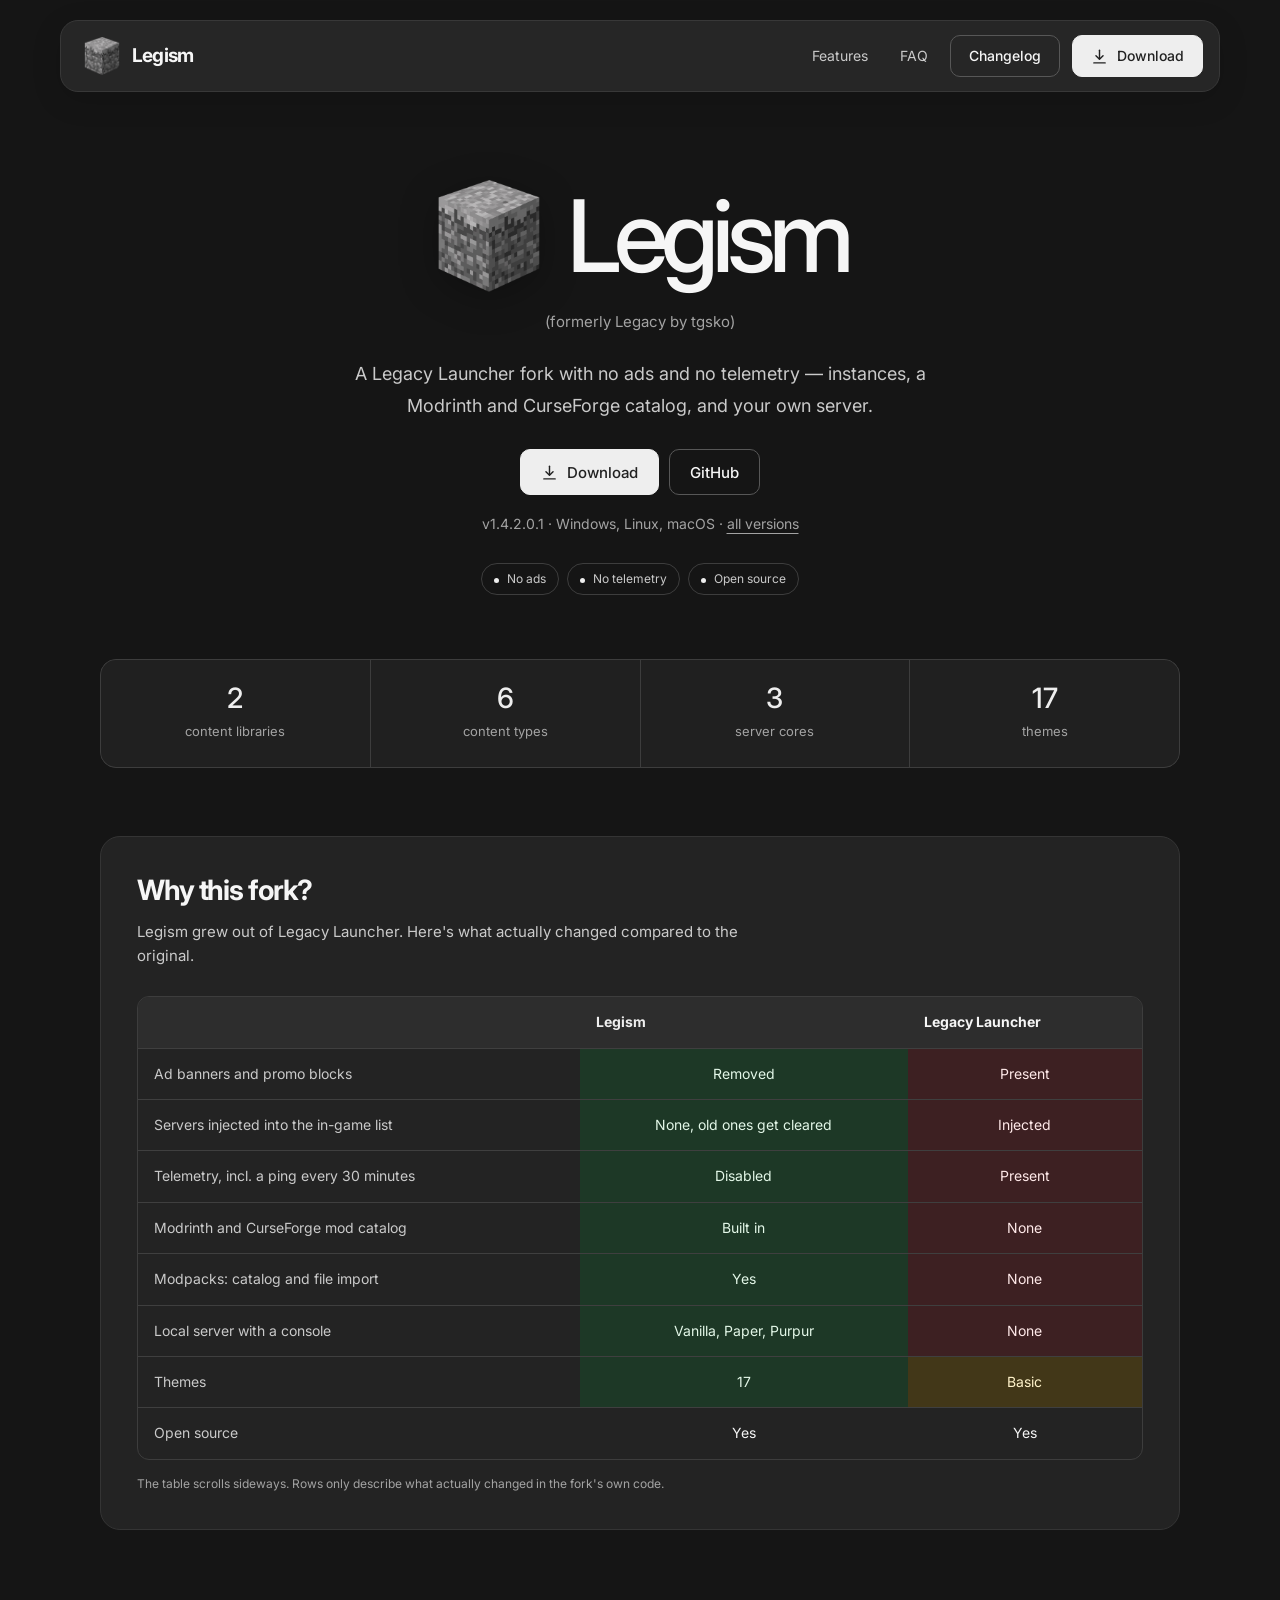
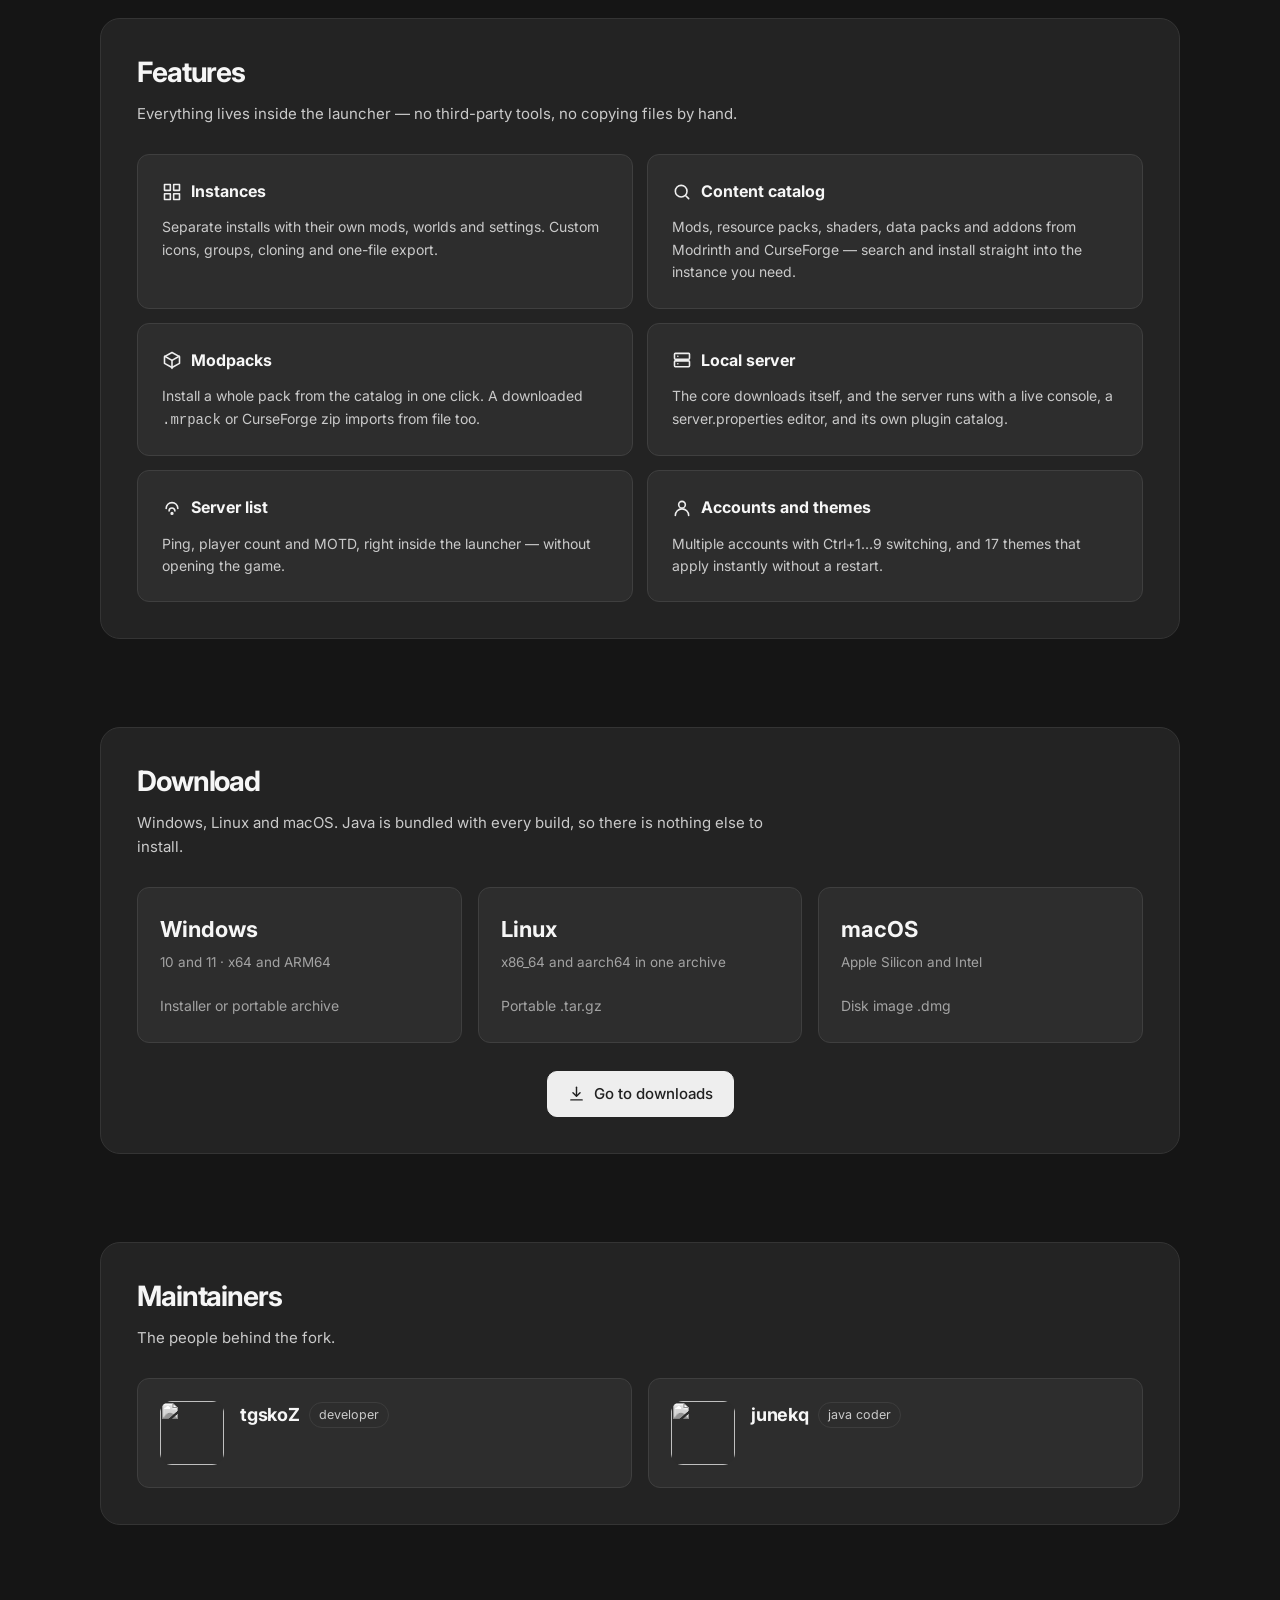
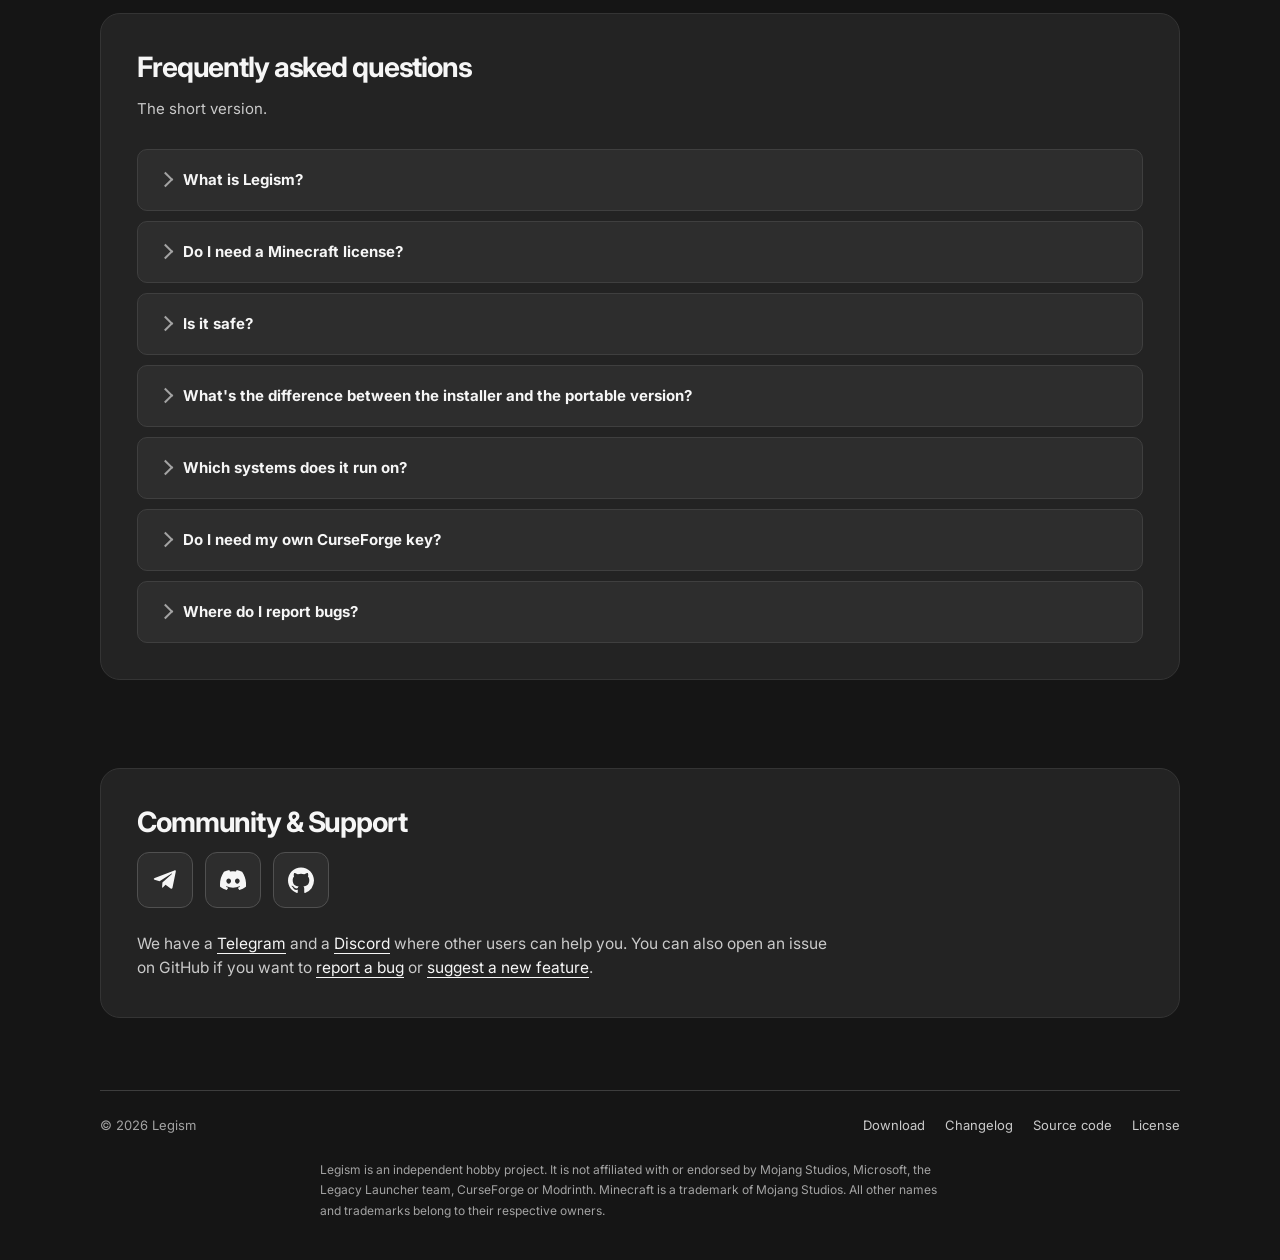
==== index.html @ 429b7d27 "Color comparison outcomes" ====
<!doctype html>
<html lang="en">
<head>
<meta charset="utf-8">
<meta name="viewport" content="width=device-width, initial-scale=1">
     <meta name="google-site-verification" content="pZZd4DQoAcMSv3FNwmbySJaWlPhUsY-GquKiDzWoyiQ" />
<title>Legism</title>
<meta name="description" content="Legism is a Legacy Launcher fork with no ads and no telemetry — instances, a built-in Modrinth and CurseForge catalog, and local servers.">
<link rel="icon" type="image/png" href="images/favicon.png">
<meta property="og:title" content="Legism">
<meta property="og:description" content="A Legacy Launcher fork with no ads and no telemetry. Instances, a Modrinth and CurseForge catalog, your own server.">
<meta property="og:image" content="https://legism.github.io/images/legism-logo.png">
<meta property="og:image:width" content="1254">
<meta property="og:image:height" content="1254">
<meta name="twitter:card" content="summary">
<meta property="og:type" content="website">
<meta property="og:site_name" content="Legism">
<meta property="og:url" content="https://legism.github.io/">
<link rel="canonical" href="https://legism.github.io/">
<!-- Without this the site had no name of its own to give, and search engines were
     labelling it "GitHub Pages documentation" from the host it sits on. -->
<script type="application/ld+json">
{
  "@context": "https://schema.org",
  "@type": "SoftwareApplication",
  "name": "Legism",
  "url": "https://legism.github.io/",
  "applicationCategory": "GameApplication",
  "operatingSystem": "Windows, Linux, macOS",
  "offers": { "@type": "Offer", "price": "0", "priceCurrency": "USD" },
  "description": "A Legacy Launcher fork with no ads and no telemetry - instances, a built-in Modrinth and CurseForge catalog, and local servers."
}
</script>
<link rel="preconnect" href="https://fonts.googleapis.com">
<link rel="preconnect" href="https://fonts.gstatic.com" crossorigin>
<link href="https://fonts.googleapis.com/css2?family=Inter:wght@400;500;700;900&display=swap" rel="stylesheet">
<script>document.documentElement.classList.add('js')</script>
<style>
  :root{
    --black-1:hsl(0,0%,0%);
    --black-2:hsl(0,0%,8%);
    --black-3:hsl(0,0%,16%);
    --white-1:hsl(0,0%,100%);
    --white-2:hsl(0,0%,75%);
    --white-3:hsl(0,0%,50%);
    --line:hsl(0,0%,25%);
    --green-1:hsl(100,30%,15%);
    --red-1:hsl(0,30%,15%);
    --blue-1:hsl(200,30%,15%);
    --yellow-1:hsl(40,30%,15%);
  }

  *{box-sizing:border-box}

  html{scroll-behavior:smooth}

  body{
    margin:0;
    background:var(--black-2);
    color:var(--white-1);
    font:400 16px/1.6 Inter,system-ui,-apple-system,"Segoe UI",sans-serif;
    -webkit-font-smoothing:antialiased;
    overflow-x:hidden;
  }

  /* ---------- the stripe motif, as the page's own background ----------
     The same grey/white/grey band repeated down the page, kept faint enough to read as
     texture behind the text rather than something competing with it. Both layers are
     fixed, so the pattern stays put while the page scrolls over it. */
  body::before{
    /* Oversized and fixed: fixed so the pattern holds still while the page scrolls over
       it, oversized so the drift below never drags an edge into view. */
    content:"";position:fixed;inset:-50%;z-index:0;pointer-events:none;
    /* Angled on purpose. Run these horizontally and a band eventually lands on a line of
       body text, where it reads as a strikethrough; on the diagonal it never lines up with
       anything and stays a texture. */
    background-image:repeating-linear-gradient(
      115deg,
      transparent 0 214px,
      hsl(0,0%,34%) 214px 217px,
      hsl(0,0%,92%) 217px 220px,
      hsl(0,0%,34%) 220px 223px
    );
    opacity:.15;
    animation:stripe-drift 12s linear infinite;
    will-change:transform;
  }
  /* One full period of the pattern measured along the gradient's own axis: 223px at 115deg
     is (223*sin115, -223*cos115) = 202.11 by 94.24. Landing exactly on the period is what
     makes the loop invisible - anything else snaps back at the end of every cycle. */
  @keyframes stripe-drift{
    from{transform:translate(0,0)}
    to{transform:translate(202.11px,94.24px)}
  }
  /* the shine, sweeping across the whole backdrop */
  body::after{
    content:"";position:fixed;inset:0;z-index:0;pointer-events:none;
    background:linear-gradient(100deg,
      transparent 38%,
      hsla(0,0%,100%,.05) 50%,
      transparent 62%);
    transform:translateX(-100%);
    animation:sheen 9s cubic-bezier(.4,0,.2,1) infinite;
  }

  /* every band of the page sits above the backdrop */
  header,.stats,main,footer,.topbar,.stripes{position:relative;z-index:1}

  .wrap{width:min(100% - 32px,960px);margin-inline:auto;position:relative;z-index:1}

  a{color:var(--white-1)}
  :focus-visible{outline:2px solid var(--white-1);outline-offset:3px;border-radius:4px}

  h1{font-size:32px;font-weight:900;line-height:1.15;margin:0 0 16px}
  h2{font-size:20px;font-weight:700;margin:0 0 10px}

  /* ---------------- brand stripes ---------------- */
  /* Three bands - grey, white, grey - with a highlight sweeping along them. The sweep is
     a separate layer rather than an animated gradient on the bands themselves, so the
     stripe keeps its exact colours while only the shine moves. */
  .stripes{
    position:relative;overflow:hidden;
    height:6px;width:100%;
    background:linear-gradient(
      hsl(0,0%,30%) 0 2px,
      hsl(0,0%,88%) 2px 4px,
      hsl(0,0%,30%) 4px 6px
    );
  }
  .stripes::after{
    content:"";position:absolute;inset:0;
    background:linear-gradient(100deg,
      transparent 25%,
      hsla(0,0%,100%,.9) 50%,
      transparent 75%);
    transform:translateX(-100%);
    animation:sheen 6s cubic-bezier(.4,0,.2,1) infinite;
  }
  @keyframes sheen{
    0%{transform:translateX(-100%)}
    55%,100%{transform:translateX(100%)}
  }
  .stripes.divider{margin-top:-1px}

  /* ---------------- top bar ---------------- */
  .topbar{
    position:sticky;top:16px;z-index:20;
    width:min(100% - 32px,960px);margin:16px auto 0;
    display:flex;align-items:center;gap:16px;
    padding:10px 12px 10px 14px;
    border:1px solid var(--line);border-radius:12px;
    background:hsla(0,0%,11%,.92);
    backdrop-filter:blur(10px);
    -webkit-backdrop-filter:blur(10px);
  }
  .brand{
    display:flex;align-items:center;gap:11px;
    text-decoration:none;color:var(--white-1);
    font-weight:900;font-size:19px;letter-spacing:-.02em;
    padding:4px 6px;border-radius:8px;margin-right:auto;
    transition:opacity .15s;
  }
  .brand:hover{opacity:.75}
  .brand img{width:34px;height:34px;display:block}
  .lang{display:flex;gap:4px;flex:none}
  .lang-option{width:34px;height:26px;padding:0;cursor:pointer;background:transparent;border:1px solid var(--line);border-radius:5px;display:grid;place-items:center;overflow:hidden;opacity:.45;transition:opacity .15s,border-color .15s}
  .lang-option:hover{opacity:.8}
  .lang-option.active{opacity:1;border-color:var(--white-2)}
  .lang-option svg{width:100%;height:100%;display:block}
  /* the bar now carries a language switch as well as the buttons; below this it stops
     fitting on one line, so it wraps rather than pushing anything off the edge */
  @media (max-width:560px){
    .topbar{flex-wrap:wrap;row-gap:8px}
    .brand{margin-right:0;flex:1 0 auto}
    .lang{order:1}
    .topbar .btn{flex:1 1 auto;justify-content:center}
  }
  .topbar .btn{min-height:42px;padding:0 18px;font-size:15px}
  /* the wordmark stays at every width - it is half the point of the bar. Only the
     spacing tightens, which is enough for the whole row to fit a 320px phone. */
  @media (max-width:420px){
    .topbar{gap:8px;padding:8px 8px 8px 10px}
    .brand{font-size:17px;gap:9px}
    .brand img{width:30px;height:30px}
    .topbar .btn{padding:0 13px;font-size:14px}
  }

  /* ---------- scroll reveal (never hides content without JS) ---------- */
  .js .reveal{opacity:0;transform:translateY(16px);transition:opacity .55s ease,transform .55s ease}
  .js .reveal.in{opacity:1;transform:none}
  @media (prefers-reduced-motion:reduce){
    html{scroll-behavior:auto}
    .js .reveal{opacity:1;transform:none;transition:none}
    *,*::before,*::after{animation:none!important;transition-duration:.01ms!important}
    .stripes::after{opacity:0}
  }

  /* ---------------- hero ---------------- */
  header{
    position:relative;text-align:center;
    padding:92px 0 72px;border-bottom:1px solid var(--black-3);
    overflow:hidden;
  }

  .logo-wrap{position:relative;display:inline-block;margin-bottom:24px}
  .logo-wrap::after{
    content:"";position:absolute;inset:-42%;z-index:-1;
    background:radial-gradient(circle,hsla(0,0%,100%,.13),transparent 66%);
  }
  .logo{
    width:124px;height:124px;display:block;
    filter:drop-shadow(0 16px 34px rgba(0,0,0,.75));
    animation:float 7s ease-in-out infinite;
  }
  @keyframes float{0%,100%{transform:translateY(0)}50%{transform:translateY(-9px)}}

  .name{font-size:clamp(42px,7.4vw,66px);font-weight:900;line-height:1;margin:0 0 12px;letter-spacing:-.025em}
  .formerly{color:var(--white-3);font-size:15px;margin:0 0 10px}
  .tagline{color:var(--white-2);font-size:18px;margin:0 auto 32px;max-width:52ch}

  .actions{display:flex;flex-wrap:wrap;gap:12px;justify-content:center;margin-bottom:18px}
  .btn{
    display:inline-flex;align-items:center;justify-content:center;gap:9px;
    min-height:44px;padding:0 20px;
    background:transparent;color:var(--white-1);
    border:1px solid var(--line);border-radius:8px;
    font:500 15px/1 Inter,sans-serif;text-decoration:none;cursor:pointer;
    transition:background .15s,border-color .15s,transform .15s;
  }
  .btn:hover{background:var(--black-3);border-color:var(--white-3);transform:translateY(-2px)}
  .btn:active{transform:none}
  .btn.primary{border-color:var(--white-2)}
  .btn.primary:hover{background:var(--white-1);color:var(--black-1);border-color:var(--white-1)}
  .btn svg{width:17px;height:17px;flex:none}

  .under{color:var(--white-3);font-size:14px;margin:0}
  .under a{color:var(--white-3)}
  .under a:hover{color:var(--white-1)}

  /* ---------------- stats ---------------- */
  .stats{
    display:grid;grid-template-columns:repeat(4,1fr);gap:1px;
    background:var(--black-3);border-block:1px solid var(--black-3);
  }
  @media (max-width:680px){.stats{grid-template-columns:repeat(2,1fr)}}
  .stat{background:var(--black-2);padding:26px 16px;text-align:center}
  .stat b{display:block;font-size:32px;font-weight:900;line-height:1;margin-bottom:6px}
  .stat span{color:var(--white-3);font-size:14px}

  /* ---------------- sections ---------------- */
  section{padding:66px 0;border-bottom:1px solid var(--black-3)}
  section > .wrap > h1{text-align:center;margin-bottom:10px}
  .sub{text-align:center;color:var(--white-3);margin:0 auto 34px;max-width:60ch;font-size:15px}

  /* ---------------- table ---------------- */
  .scroller{overflow-x:auto;-webkit-overflow-scrolling:touch;border-radius:8px}
  table{border-collapse:collapse;width:100%;min-width:560px;font-size:15px}
  th,td{padding:11px 14px;text-align:left;border-bottom:1px solid var(--line)}
  thead th{font-weight:700;white-space:nowrap}
  thead th:first-child{width:44%}
  tbody th{font-weight:400;color:var(--white-2)}
  tbody tr{transition:background .15s}
  tbody tr:hover{background:hsl(0,0%,11%)}
  td{text-align:center;white-space:nowrap}
  .yes{background:var(--green-1)}
  .no{background:var(--red-1)}
  .partial{background:var(--yellow-1)}
  .hint{color:var(--white-3);font-size:13.5px;margin:14px 0 0;text-align:center}

  /* ---------------- features ---------------- */
  .feats{display:grid;grid-template-columns:repeat(2,1fr);gap:1px;background:var(--black-3);border:1px solid var(--black-3);border-radius:8px;overflow:hidden}
  @media (max-width:640px){.feats{grid-template-columns:1fr}}
  .feat{background:var(--black-2);padding:24px 22px;transition:background .18s}
  .feat:hover{background:hsl(0,0%,11%)}
  .feat h2{font-size:16px;margin-bottom:6px;display:flex;align-items:center;gap:9px}
  .feat h2 svg{width:17px;height:17px;flex:none;stroke:var(--white-3);fill:none;stroke-width:1.9;stroke-linecap:round;stroke-linejoin:round}
  .feat:hover h2 svg{stroke:var(--white-1)}
  .feat p{margin:0;color:var(--white-3);font-size:14.5px;line-height:1.6}


  /* ---------------- downloads ---------------- */
  .downloads{display:grid;grid-template-columns:repeat(3,1fr);gap:16px}
  @media (max-width:760px){.downloads{grid-template-columns:1fr}}
  .dl{
    background:var(--black-2);border:1px solid var(--black-3);border-radius:8px;
    padding:24px 22px;display:flex;flex-direction:column;transition:border-color .18s;
  }
  .dl:hover{border-color:var(--line)}
  .dl h2{font-size:17px;margin-bottom:4px}
  .dl .arch{color:var(--white-3);font-size:13.5px;margin:0 0 18px}
  .dl .files{display:grid;gap:8px;margin-top:auto}
  .dl .files a{
    display:block;padding:10px 14px;text-align:center;text-decoration:none;
    border:1px solid var(--line);border-radius:8px;font-size:14.5px;font-weight:500;
    transition:background .15s,border-color .15s;
  }
  .dl .files a:hover{background:var(--black-3);border-color:var(--white-2)}
  .dl .files .hintline{color:var(--white-3);font-size:14px}
  .dl-cta{text-align:center;margin:28px 0 0}

  /* ---------------- maintainers ---------------- */
  .people{display:grid;grid-template-columns:repeat(2,1fr);gap:16px}
  @media (max-width:720px){.people{grid-template-columns:1fr}}
  .person{
    display:flex;gap:16px;align-items:flex-start;
    background:var(--black-2);border:1px solid var(--black-3);border-radius:8px;
    padding:18px;text-decoration:none;color:var(--white-1);
    transition:border-color .18s,background .18s,transform .18s;
  }
  .person:hover{border-color:var(--line);background:hsl(0,0%,10%);transform:translateY(-2px)}
  .person img{
    width:64px;height:64px;flex:none;border-radius:8px;display:block;
    background:var(--black-3);object-fit:cover;
  }
  .person .who{display:flex;align-items:center;gap:9px;flex-wrap:wrap;margin-bottom:4px}
  .person .handle{font-size:18px;font-weight:700;letter-spacing:-.01em}
  .person .role{
    font-size:12.5px;color:var(--white-2);
    border:1px solid var(--line);border-radius:100px;padding:2px 9px;
    white-space:nowrap;
  }
  .person .bio{margin:0;color:var(--white-3);font-size:14.5px;line-height:1.55}

  /* ---------------- faq ---------------- */
  .faq{display:grid;gap:10px}
  details{

    background:var(--black-2);border:1px solid var(--black-3);border-radius:8px;
    padding:0 18px;transition:border-color .15s,background .15s;
  }
  details:hover,details[open]{border-color:var(--line);background:hsl(0,0%,10%)}
  summary{
    cursor:pointer;list-style:none;padding:16px 0;
    font-weight:700;font-size:16px;display:flex;align-items:center;gap:12px;
  }
  summary::-webkit-details-marker{display:none}
  summary::before{
    content:"";flex:none;width:9px;height:9px;
    border-right:2px solid var(--white-3);border-bottom:2px solid var(--white-3);
    transform:rotate(-45deg);transition:transform .18s;margin-left:2px;
  }
  details[open] summary::before{transform:rotate(45deg)}
  details p{margin:0 0 16px;color:var(--white-2);font-size:15px;line-height:1.65}
  details a{color:var(--white-1)}

  /* ---------------- community ---------------- */
  .socials{display:flex;gap:12px;justify-content:center;margin-bottom:24px}
  .social{
    width:56px;height:56px;display:grid;place-items:center;
    border:1px solid var(--line);border-radius:8px;color:var(--white-1);
    transition:background .15s,border-color .15s,transform .15s;
  }
  .social:hover{background:var(--black-3);border-color:var(--white-2);transform:translateY(-3px)}
  .social svg{width:26px;height:26px;fill:currentColor}
  .community-text{text-align:center;color:var(--white-2);font-size:15.5px;margin:0 auto;max-width:66ch}

  /* ---------------- footer ---------------- */
  footer{padding:38px 0 58px;text-align:center}
  .disclaimer{color:var(--white-3);font-size:13px;line-height:1.7;margin:0 auto;max-width:80ch}
</style>
<link rel="stylesheet" href="assets/theme.css">
</head>
<body class="home">



<nav class="topbar">
  <a class="brand" href="#top" aria-label="Legism home page">
    <img src="images/legism-logo.png" width="34" height="34" alt="">
    <span>Legism</span>
  </a>
  <a class="nav-link" href="#features">Features</a>
  <a class="nav-link" href="#faq">FAQ</a>
  <a class="btn" href="changelog/">Changelog</a>
  <a class="btn nav-download" href="download/">
    <svg viewBox="0 0 24 24" fill="none" stroke="currentColor" stroke-width="2" stroke-linecap="round" stroke-linejoin="round" aria-hidden="true">
      <path d="M12 3v12"/><path d="m7 11 5 5 5-5"/><path d="M4 21h16"/>
    </svg>
    <span>Download</span>
  </a>
</nav>

<header id="top">
  <div class="wrap">
    <div class="hero-brand">
    <span class="logo-wrap">
      <img class="logo" src="images/legism-logo.png" width="124" height="124" alt="Legism logo">
    </span>
    <h1 class="name">Legism</h1>
    </div>
    <p class="formerly">(formerly Legacy by tgsko)</p>
    <p class="tagline">A Legacy Launcher fork with no ads and no telemetry — instances, a Modrinth and CurseForge catalog, and your own server.</p>

    <div class="actions">
      <a class="btn primary" href="download/">
        <svg viewBox="0 0 24 24" fill="none" stroke="currentColor" stroke-width="2" stroke-linecap="round" stroke-linejoin="round" aria-hidden="true">
          <path d="M12 3v12"/><path d="m7 11 5 5 5-5"/><path d="M4 21h16"/>
        </svg>
        <span>Download</span>
      </a>
      <a class="btn" href="https://github.com/Legismmc/legism" target="_blank" rel="noopener">GitHub</a>
    </div>

    <p class="under">
      <span id="ver">v1.4.2.0.1</span> · Windows, Linux, macOS ·
      <a href="https://github.com/Legismmc/legism/releases" target="_blank" rel="noopener">all versions</a>
    </p>
    <div class="hero-pills"><span>No ads</span><span>No telemetry</span><span>Open source</span></div>
  </div>
</header>



<div class="stats">
  <div class="stat"><b>2</b><span>content libraries</span></div>
  <div class="stat"><b>6</b><span>content types</span></div>
  <div class="stat"><b>3</b><span>server cores</span></div>
  <div class="stat"><b>17</b><span>themes</span></div>
</div>

<main>

  <section id="why">
    <div class="wrap">
      <h2 class="reveal">Why this fork?</h2>
      <p class="sub reveal">Legism grew out of Legacy Launcher. Here's what actually changed compared to the original.</p>

      <div class="scroller reveal" tabindex="0" role="region" aria-label="Legism / Legacy Launcher">
        <table>
          <thead>
            <tr>
              <th scope="col"></th>
              <th scope="col">Legism</th>
              <th scope="col">Legacy Launcher</th>
            </tr>
          </thead>
          <tbody>
            <tr>
              <th scope="row">Ad banners and promo blocks</th>
              <td class="yes">Removed</td>
              <td class="no">Present</td>
            </tr>
            <tr>
              <th scope="row">Servers injected into the in-game list</th>
              <td class="yes">None, old ones get cleared</td>
              <td class="no">Injected</td>
            </tr>
            <tr>
              <th scope="row">Telemetry, incl. a ping every 30 minutes</th>
              <td class="yes">Disabled</td>
              <td class="no">Present</td>
            </tr>
            <tr>
              <th scope="row">Modrinth and CurseForge mod catalog</th>
              <td class="yes">Built in</td>
              <td class="no">None</td>
            </tr>
            <tr>
              <th scope="row">Modpacks: catalog and file import</th>
              <td class="yes">Yes</td>
              <td class="no">None</td>
            </tr>
            <tr>
              <th scope="row">Local server with a console</th>
              <td class="yes">Vanilla, Paper, Purpur</td>
              <td class="no">None</td>
            </tr>
            <tr>
              <th scope="row">Themes</th>
              <td class="yes">17</td>
              <td class="partial">Basic</td>
            </tr>
            <tr>
              <th scope="row">Open source</th>
              <td>Yes</td>
              <td>Yes</td>
            </tr>
          </tbody>
        </table>
      </div>
      <p class="hint reveal">The table scrolls sideways. Rows only describe what actually changed in the fork's own code.</p>
    </div>
  </section>

  <section id="features">
    <div class="wrap">
      <h2 class="reveal">Features</h2>
      <p class="sub reveal">Everything lives inside the launcher — no third-party tools, no copying files by hand.</p>

      <div class="feats reveal">
        <div class="feat">
          <h2><svg viewBox="0 0 24 24" aria-hidden="true"><rect x="3" y="3" width="7" height="7"/><rect x="14" y="3" width="7" height="7"/><rect x="3" y="14" width="7" height="7"/><rect x="14" y="14" width="7" height="7"/></svg><span>Instances</span></h2>
          <p>Separate installs with their own mods, worlds and settings. Custom icons, groups, cloning and one-file export.</p>
        </div>
        <div class="feat">
          <h2><svg viewBox="0 0 24 24" aria-hidden="true"><circle cx="11" cy="11" r="7"/><path d="m20 20-3.5-3.5"/></svg><span>Content catalog</span></h2>
          <p>Mods, resource packs, shaders, data packs and addons from Modrinth and CurseForge — search and install straight into the instance you need.</p>
        </div>
        <div class="feat">
          <h2><svg viewBox="0 0 24 24" aria-hidden="true"><path d="M21 16V8l-9-5-9 5v8l9 5 9-5Z"/><path d="m3.3 7.5 8.7 5 8.7-5"/><path d="M12 22V12.5"/></svg><span>Modpacks</span></h2>
          <p>Install a whole pack from the catalog in one click. A downloaded <code>.mrpack</code> or CurseForge zip imports from file too.</p>
        </div>
        <div class="feat">
          <h2><svg viewBox="0 0 24 24" aria-hidden="true"><rect x="3" y="4" width="18" height="7" rx="1"/><rect x="3" y="13" width="18" height="7" rx="1"/><path d="M7 7.5h.01M7 16.5h.01"/></svg><span>Local server</span></h2>
          <p>The core downloads itself, and the server runs with a live console, a server.properties editor, and its own plugin catalog.</p>
        </div>
        <div class="feat">
          <h2><svg viewBox="0 0 24 24" aria-hidden="true"><path d="M5 12.5a7 7 0 0 1 14 0"/><path d="M8.5 15.5a3.5 3.5 0 0 1 7 0"/><circle cx="12" cy="18.5" r="1"/></svg><span>Server list</span></h2>
          <p>Ping, player count and MOTD, right inside the launcher — without opening the game.</p>
        </div>
        <div class="feat">
          <h2><svg viewBox="0 0 24 24" aria-hidden="true"><circle cx="12" cy="8" r="4"/><path d="M4 21a8 8 0 0 1 16 0"/></svg><span>Accounts and themes</span></h2>
          <p>Multiple accounts with Ctrl+1…9 switching, and 17 themes that apply instantly without a restart.</p>
        </div>
      </div>
    </div>
  </section>

  <section id="download">
    <div class="wrap">
      <h2 class="reveal">Download</h2>
      <p class="sub reveal">Windows, Linux and macOS. Java is bundled with every build, so there is nothing else to install.</p>

      <div class="downloads reveal">
        <div class="dl">
          <h2>Windows</h2>
          <p class="arch">10 and 11 · x64 and ARM64</p>
          <div class="files"><span class="hintline">Installer or portable archive</span></div>
        </div>

        <div class="dl">
          <h2>Linux</h2>
          <p class="arch">x86_64 and aarch64 in one archive</p>
          <div class="files"><span class="hintline">Portable .tar.gz</span></div>
        </div>

        <div class="dl">
          <h2>macOS</h2>
          <p class="arch">Apple Silicon and Intel</p>
          <div class="files"><span class="hintline">Disk image .dmg</span></div>
        </div>
      </div>

      <p class="dl-cta reveal">
        <a class="btn primary" href="download/">
          <svg viewBox="0 0 24 24" fill="none" stroke="currentColor" stroke-width="2" stroke-linecap="round" stroke-linejoin="round" aria-hidden="true">
            <path d="M12 3v12"/><path d="m7 11 5 5 5-5"/><path d="M4 21h16"/>
          </svg>
          <span>Go to downloads</span>
        </a>
      </p>
    </div>
  </section>

  <section id="maintainers">
    <div class="wrap">
      <h2 class="reveal">Maintainers</h2>
      <p class="sub reveal">The people behind the fork.</p>

      <div class="people reveal">
        <a class="person" href="https://github.com/tgskoZ" target="_blank" rel="noopener">
          <img src="https://github.com/tgskoZ.png?size=128" width="64" height="64" alt="" loading="lazy">
          <span>
            <span class="who">
              <span class="handle">tgskoZ</span>
              <span class="role">developer</span>
            </span>
            <p class="bio" data-bio-for="tgskoZ"></p>
          </span>
        </a>

        <a class="person" href="https://github.com/junekq" target="_blank" rel="noopener">
          <img src="https://github.com/junekq.png?size=128" width="64" height="64" alt="" loading="lazy">
          <span>
            <span class="who">
              <span class="handle">junekq</span>
              <span class="role">java coder</span>
            </span>
            <p class="bio" data-bio-for="junekq"></p>
          </span>
        </a>
      </div>
    </div>
  </section>

  <section id="faq">
    <div class="wrap">
      <h2 class="reveal">Frequently asked questions</h2>
      <p class="sub reveal">The short version.</p>

      <div class="faq reveal">
        <details>
          <summary>What is Legism?</summary>
          <p>An independent, hobbyist fork of <a href="https://llaun.ch/" target="_blank" rel="noopener">Legacy Launcher</a>, a Minecraft launcher. Ads and telemetry are cut out, and a built-in mod catalog, modpacks and local servers are added in their place. The project used to be called "Legacy by tgsko".</p>
        </details>

        <details>
          <summary>Do I need a Minecraft license?</summary>
          <p>Minecraft is a paid game, and the launcher doesn't distribute or grant it. Legism only launches the game and manages instances.</p>
        </details>

        <details>
          <summary>Is it safe?</summary>
          <p>The source is fully open — you can read it and build it yourself. Only download it from the <a href="https://github.com/Legismmc/legism/releases" target="_blank" rel="noopener">GitHub releases page</a>: builds from other sites are unverified.</p>
        </details>

        <details>
          <summary>What's the difference between the installer and the portable version?</summary>
          <p>The installer sets the launcher up like a regular program, with shortcuts. The portable version unpacks into any folder and doesn't touch the system — handy to keep on a flash drive or move between drives along with your instances.</p>
        </details>

        <details>
          <summary>Which systems does it run on?</summary>
          <p>Windows 10 or 11 (x64 or ARM64), Linux (x86_64 or aarch64), and macOS on both Apple Silicon and Intel. Java ships with every build — nothing else to install separately.</p>
        </details>

        <details>
          <summary>Do I need my own CurseForge key?</summary>
          <p>No. A key is already built in, so the CurseForge catalog works right away. You can set your own in settings if you want to — it replaces the built-in one.</p>
        </details>

        <details>
          <summary>Where do I report bugs?</summary>
          <p>On <a href="https://github.com/Legismmc/legism/issues" target="_blank" rel="noopener">GitHub Issues</a>, or in our chats. Please don't report problems with this fork to the Legacy Launcher team — they have nothing to do with it.</p>
        </details>
      </div>
    </div>
  </section>

  <section id="community">
    <div class="wrap">
      <h2 class="reveal">Community &amp; Support</h2>

      <div class="socials reveal">
        <a class="social" href="https://t.me/legismmc" target="_blank" rel="noopener" title="Telegram" aria-label="Telegram">
          <svg viewBox="0 0 24 24" aria-hidden="true"><path d="M21.94 4.3 18.9 19.1c-.23 1.02-.84 1.27-1.7.79l-4.7-3.47-2.27 2.19c-.25.25-.46.46-.95.46l.34-4.8 8.73-7.9c.38-.34-.08-.53-.59-.19L6.98 13.2 2.34 11.75c-1.01-.32-1.03-1.01.21-1.5L20.63 3.2c.84-.31 1.57.2 1.31 1.1Z"/></svg>
        </a>
        <a class="social" href="https://discord.gg/bpZRAgu2QR" target="_blank" rel="noopener" title="Discord" aria-label="Discord">
          <svg viewBox="0 0 24 24" aria-hidden="true"><path d="M20.32 4.37a19.8 19.8 0 0 0-4.93-1.51.07.07 0 0 0-.08.04c-.21.38-.45.87-.62 1.25a18.3 18.3 0 0 0-5.38 0c-.17-.39-.42-.87-.63-1.25a.08.08 0 0 0-.08-.04c-1.71.3-3.37.8-4.93 1.51a.07.07 0 0 0-.03.03C.53 9.09-.32 13.68.1 18.21a.08.08 0 0 0 .03.06 19.9 19.9 0 0 0 6 3.03.08.08 0 0 0 .09-.03c.46-.63.87-1.3 1.23-2a.08.08 0 0 0-.04-.11c-.65-.25-1.27-.55-1.87-.9a.08.08 0 0 1 0-.13l.37-.29a.08.08 0 0 1 .08 0c3.93 1.79 8.18 1.79 12.06 0a.08.08 0 0 1 .08 0l.37.3a.08.08 0 0 1 0 .12c-.6.35-1.22.65-1.87.9a.08.08 0 0 0-.04.11c.36.7.77 1.37 1.23 2a.08.08 0 0 0 .09.03 19.8 19.8 0 0 0 6-3.03.08.08 0 0 0 .04-.06c.5-5.25-.84-9.8-3.55-13.81a.06.06 0 0 0-.03-.03ZM8.02 15.45c-1.18 0-2.16-1.08-2.16-2.42 0-1.33.96-2.42 2.16-2.42 1.21 0 2.18 1.1 2.16 2.42 0 1.34-.96 2.42-2.16 2.42Zm7.97 0c-1.18 0-2.16-1.08-2.16-2.42 0-1.33.96-2.42 2.16-2.42 1.21 0 2.18 1.1 2.16 2.42 0 1.34-.95 2.42-2.16 2.42Z"/></svg>
        </a>
        <a class="social" href="https://github.com/Legismmc/legism" target="_blank" rel="noopener" title="GitHub" aria-label="GitHub">
          <svg viewBox="0 0 24 24" aria-hidden="true"><path d="M12 .5C5.37.5 0 5.87 0 12.5c0 5.3 3.44 9.8 8.2 11.39.6.11.82-.26.82-.58v-2.2c-3.34.73-4.04-1.42-4.04-1.42-.55-1.39-1.34-1.76-1.34-1.76-1.09-.75.08-.73.08-.73 1.2.08 1.84 1.24 1.84 1.24 1.07 1.83 2.81 1.3 3.5.99.11-.78.42-1.3.76-1.6-2.67-.3-5.47-1.33-5.47-5.93 0-1.31.47-2.38 1.24-3.22-.13-.3-.54-1.52.11-3.18 0 0 1.01-.32 3.3 1.23a11.5 11.5 0 0 1 6 0c2.29-1.55 3.3-1.23 3.3-1.23.65 1.66.24 2.88.12 3.18.77.84 1.23 1.91 1.23 3.22 0 4.61-2.8 5.62-5.48 5.92.43.37.81 1.1.81 2.22v3.29c0 .32.22.7.83.58A12 12 0 0 0 24 12.5C24 5.87 18.63.5 12 .5Z"/></svg>
        </a>
      </div>

      <p class="community-text reveal">
        We have a <a href="https://t.me/legismmc" target="_blank" rel="noopener">Telegram</a> and a
        <a href="https://discord.gg/bpZRAgu2QR" target="_blank" rel="noopener">Discord</a> where other users can help you.
        You can also open an issue on GitHub if you want to
        <a href="https://github.com/Legismmc/legism/issues/new" target="_blank" rel="noopener">report a bug</a> or
        <a href="https://github.com/Legismmc/legism/issues/new" target="_blank" rel="noopener">suggest a new feature</a>.
      </p>
    </div>
  </section>

</main>

<footer>
  <div class="wrap">
    <div class="footer-nav"><span>© 2026 Legism</span><div><a href="download/">Download</a><a href="changelog/">Changelog</a><a href="https://github.com/Legismmc/legism" target="_blank" rel="noopener">Source code</a><a href="LICENSE">License</a></div></div>
    <p class="disclaimer">
      Legism is an independent hobby project. It is not affiliated with or endorsed by Mojang Studios,
      Microsoft, the Legacy Launcher team, CurseForge or Modrinth. Minecraft is a trademark of
      Mojang Studios. All other names and trademarks belong to their respective owners.
    </p>
  </div>
</footer>

<script>
  // Keep the headline version honest without another manual bump each release. The markup
  // already carries the last known tag, so a failed or rate-limited request changes nothing.
  fetch('https://api.github.com/repos/Legismmc/legism/releases/latest', {
    headers: { 'Accept': 'application/vnd.github+json' }
  }).then(function (r) { return r.ok ? r.json() : null; })
    .then(function (d) {
      if (d && d.tag_name) document.getElementById('ver').textContent = d.tag_name;
    })
    .catch(function () { /* offline - the baked-in tag stands */ });

  // Maintainer blurbs come from each person's own GitHub bio rather than being written
  // for them here. Nobody's card depends on it: an empty or failed response just leaves
  // the line out, and the name, role and avatar stand on their own.
  [].slice.call(document.querySelectorAll('[data-bio-for]')).forEach(function (el) {
    fetch('https://api.github.com/users/' + el.getAttribute('data-bio-for'), {
      headers: { 'Accept': 'application/vnd.github+json' }
    }).then(function (r) { return r.ok ? r.json() : null; })
      .then(function (d) { if (d && d.bio) el.textContent = d.bio; })
      .catch(function () { /* no bio shown, which is the same as having none */ });
  });
</script>
<script>
  (function () {
    var items = [].slice.call(document.querySelectorAll('.reveal'));
    function show(el) { el.classList.add('in'); }

    if (!('IntersectionObserver' in window)) {
      items.forEach(show);
      return;
    }

    var io = new IntersectionObserver(function (entries) {
      entries.forEach(function (e) {
        // also reveal anything already scrolled past: landing on an #anchor, or a
        // restored scroll position, can jump straight over an element, and it would
        // otherwise never intersect and so stay invisible for good
        if (e.isIntersecting || e.boundingClientRect.top < 0) {
          show(e.target);
          io.unobserve(e.target);
        }
      });
    }, { rootMargin: '0px 0px -8% 0px', threshold: 0.05 });

    items.forEach(function (el) { io.observe(el); });

    // safety net for the same reason, once layout has settled
    window.addEventListener('load', function () {
      items.forEach(function (el) {
        if (el.getBoundingClientRect().top < window.innerHeight) show(el);
      });
    });
  })();
</script>

<script src="assets/i18n.js"></script>
</body>
</html>
---- assets/theme.css ----
/* Shared visual refresh — 2026-09-15. Static CSS, compatible with GitHub Pages. */
:root {
  --black-1: #111111;
  --black-2: #151515;
  --black-3: #2c2c2c;
  --white-1: #f6f6f6;
  --white-2: #cacaca;
  --white-3: #a3a3a3;
  --line: #3d3d3d;
  --accent: #eeeeee;
  --green-1: #323232;
  --red-1: #2e2e2e;
  --yellow-1: #343434;
}
html { scroll-padding-top: 110px; }
body { background: var(--black-2); }
body::before, body::after, .stripes { display: none; }
.wrap { width: min(100% - 40px, 1080px); }
a { text-underline-offset: 4px; }
:focus-visible { outline: 2px solid var(--accent); outline-offset: 5px; }
.topbar {
  width: min(100% - 40px, 1160px);
  margin: 20px auto 0;
  top: 16px;
  padding: 12px 16px;
  gap: 12px;
  border: 1px solid #383838;
  border-radius: 18px;
  background: rgba(40, 40, 40, .96);
  box-shadow: 0 8px 30px #0002;
}
.brand { font-weight: 700; letter-spacing: -.04em; }
.brand img { width: 38px; height: 38px; }
.nav-link { color: var(--white-2); text-decoration: none; font-size: 14px; padding: 8px 10px; }
.nav-link:hover { color: var(--white-1); }
.lang { gap: 6px; }
.lang-option { width: 28px; height: 22px; border-radius: 4px; opacity: .65; }
.btn { border-radius: 10px; border-color: #575757; min-height: 46px; font-weight: 500; }
.btn:hover { background: #393939; border-color: #919191; }
.btn.primary, .topbar .nav-download { color: #212121; background: var(--accent); border-color: var(--accent); }
.btn.primary:hover, .topbar .nav-download:hover { background: #eaeaea; border-color: #eaeaea; color: #212121; }
.topbar .btn { font-size: 14px; }
.home header { padding: 88px 0 64px; border: 0; }
.hero-brand { display: flex; align-items: center; justify-content: center; gap: 22px; margin-bottom: 18px; }
.home .logo-wrap { margin: 0; }
.logo-wrap::after { display: none; }
.home .logo { width: 112px; height: 112px; animation: none; filter: drop-shadow(0 8px 18px #0004); }
.home .name { font-size: clamp(64px, 10vw, 100px); font-weight: 500; letter-spacing: -.07em; margin: 0; }
.formerly { color: var(--white-3); margin-bottom: 24px; }
.tagline { max-width: 58ch; font-size: 18px; line-height: 1.75; margin-bottom: 28px; }
.actions { gap: 10px; margin-bottom: 18px; }
.hero-pills { display: flex; justify-content: center; flex-wrap: wrap; gap: 8px; margin: 28px 0 0; }
.hero-pills span { font-size: 12px; color: var(--white-2); padding: 5px 12px; border: 1px solid var(--line); border-radius: 30px; }
.hero-pills span::before { content: ''; display: inline-block; width: 5px; height: 5px; border-radius: 50%; background: var(--accent); margin-right: 8px; vertical-align: middle; }
.stats { max-width: 1080px; width: calc(100% - 40px); margin: 0 auto 24px; border: 1px solid var(--line); border-radius: 16px; overflow: hidden; background: var(--line); }
.stat { padding: 24px 16px; background: #202020; }
.stat b { font-size: 28px; font-weight: 500; color: var(--accent); }
.stat span { font-size: 13px; }
section { border: 0; padding: 44px 0; }
section > .wrap { padding: 36px; border: 1px solid #343434; border-radius: 20px; background: #232323; }
section > .wrap > h2 { text-align: left; font-size: 28px; letter-spacing: -.04em; line-height: 1.25; margin: 0 0 12px; }
.home .sub { text-align: left; margin: 0 0 28px; max-width: 72ch; font-size: 15px; color: var(--white-2); }
.scroller { border: 1px solid var(--line); border-radius: 12px; }
table { font-size: 14px; }
th, td { padding: 14px 16px; border-color: #3f3f3f; }
thead { background: #2d2d2d; }
thead th:nth-child(2) { color: var(--accent); }
tbody tr:last-child > * { border-bottom: 0; }
tbody tr:hover { background: #2d2d2d; }
.hint { text-align: left; font-size: 12px; }
.feats { gap: 14px; border: 0; background: transparent; overflow: visible; }
.feat { background: #2d2d2d; border: 1px solid #3f3f3f; border-radius: 12px; padding: 24px; }
.feat:hover { background: #323232; }
.feat h2 { margin-bottom: 12px; font-size: 16px; }
.feat h2 svg, .feat:hover h2 svg { stroke: var(--accent); width: 20px; height: 20px; }
.feat p { color: var(--white-2); font-size: 14px; }
.dl { background: #2d2d2d; border-color: #3f3f3f; border-radius: 12px; }
.dl h2 { font-size: 22px; }
.dl .arch { margin-bottom: 22px; }
.dl .files a { border-radius: 8px; }
.dl-cta { margin-bottom: 0; }
.person { background: #2d2d2d; border-color: #3f3f3f; border-radius: 12px; padding: 22px; }
.person:hover { background: #353535; }
.person img { border-radius: 12px; }
.faq { display: grid; gap: 10px; }
.faq details { background: #2d2d2d; border: 1px solid #3f3f3f; border-radius: 10px; padding: 0 20px; }
.faq summary { padding: 18px 28px 18px 0; font-size: 15px; }
.faq details[open] { border-color: #828282; }
.faq details p { color: var(--white-2); margin-top: 0; padding-bottom: 6px; }
.socials { justify-content: flex-start; }
.social { background: #2d2d2d; border-color: #505050; border-radius: 12px; }
.community-text { text-align: left; max-width: 70ch; margin-left: 0; color: var(--white-2); }
footer { border: 0; padding: 28px 0 40px; }
.footer-nav { display: flex; justify-content: space-between; flex-wrap: wrap; gap: 16px; border-top: 1px solid var(--line); padding-top: 24px; margin-bottom: 24px; color: var(--white-3); font-size: 13px; }
.footer-nav div { display: flex; flex-wrap: wrap; gap: 20px; }
.footer-nav a { color: var(--white-2); text-decoration: none; }
.footer-nav a:hover { color: var(--accent); }
.disclaimer { text-align: left; color: var(--white-3); font-size: 12px; }
.download-page .head { margin-top: 56px; }
.download-page .recommend { border: 1px solid #787878; border-radius: 16px; background: #303030; padding: 28px; }
.download-page .recommend a { color: var(--accent); }
.download-page .note { line-height: 1.8; color: var(--white-2); }
.changelog-page > .wrap { padding-top: 48px; }
.changelog-page .release { background: #232323; border: 1px solid var(--line); border-radius: 16px; padding: 26px; }
.rel-latest { color: var(--accent); border-color: #787878; }
@media (max-width: 760px) {
  .nav-link { display: none; }
  section { padding: 20px 0; }
  section > .wrap { padding: 24px; }
  .home header { padding: 60px 0 44px; }
  .hero-brand { gap: 14px; }
  .home .logo { width: 82px; height: 82px; }
}
@media (max-width: 560px) {
  .wrap, .topbar, .stats { width: calc(100% - 24px); }
  .topbar { top: 8px; margin-top: 8px; padding: 10px; gap: 8px; border-radius: 12px; }
  .topbar .brand { flex: 1; }
  .topbar .lang { order: 0; }
  .topbar .btn { flex: 1 1 auto; }
  .home .name { font-size: 64px; }
  .home .logo { width: 68px; height: 68px; }
  .tagline { font-size: 16px; }
  section > .wrap { padding: 24px 16px; border-radius: 14px; }
  section > .wrap > h2 { font-size: 24px; }
  .feat { padding: 20px; }
  .stat { padding: 20px 10px; }
  .footer-nav { flex-direction: column; }
}
@media (prefers-reduced-motion: reduce) { html { scroll-behavior: auto; } }

/* Download page: one compact surface, following the reference's simple layout. */
.download-page .topbar { max-width: 1000px; }
.download-page .download-panel { width: min(100% - 40px, 1000px); margin: 48px auto; padding: 28px; background: #252525; border-radius: 16px; }
.download-page .head { margin: 0 0 24px; text-align: left; }
.download-page .head h1 { display: flex; align-items: center; gap: 12px; font-size: 28px; font-weight: 700; letter-spacing: -.03em; margin: 0 0 12px; }
.download-back { font-size: 26px; font-weight: 400; text-decoration: none; }
.download-intro { margin: 0; color: #aaa; font-size: 14px; }
.platform-cards { display: block; border-top: 1px solid #484848; }
.platform-card { display: grid; grid-template-columns: 180px 1fr; gap: 6px 32px; padding: 22px 0; border-bottom: 1px solid #484848; }
.platform-card h2 { font-size: 19px; font-weight: 500; margin: 0; line-height: 1.3; }
.platform-description { grid-column: 1; margin: 0; color: #999; font-size: 11px; line-height: 1.6; }
.platform-files { grid-column: 2; grid-row: 1 / 3; display: flex; align-items: center; gap: 10px; flex-wrap: wrap; }
.platform-file { display: inline-flex; align-items: center; gap: 10px; padding: 10px 14px; border: 1px solid #777; border-radius: 6px; text-decoration: none; background: transparent; transition: background .15s; }
.platform-file:hover { background: #383838; border-color: #aaa; }
.platform-file-label { font-size: 13px; font-weight: 500; }
.platform-file-meta { color: #999; font-size: 10px; }
.platform-arrow { display: flex; order: -1; }
.platform-arrow svg { width: 15px; height: 15px; fill: none; stroke: #ddd; stroke-width: 1.8; stroke-linecap: round; stroke-linejoin: round; }
.download-page .foot { display: flex; align-items: center; gap: 10px 22px; flex-wrap: wrap; text-align: left; margin: 20px 0 0; padding: 0; }
.download-page .foot .version { font-size: 12px; color: #ddd; font-weight: 500; margin: 0; }
.download-page .foot .downloads, .download-page .foot .source { font-size: 11px; color: #999; margin: 0; }
.download-page .note { margin: 22px 0 0; padding: 0; border: 0; font-size: 12px; line-height: 1.8; color: #aaa; }

/* The comparison table alone uses colour to show the practical trade-off. */
.home #why td.yes { background: #1d3826; color: #e3f7e8; }
.home #why td.no { background: #3d2022; color: #ffe9e9; }
.home #why td.partial { background: #423718; color: #fff3ca; }
@media (max-width: 760px) {
  .download-page .download-panel { width: calc(100% - 24px); margin: 24px auto; padding: 20px; border-radius: 12px; }
  .platform-card { grid-template-columns: 1fr; gap: 8px; padding: 20px 0; }
  .platform-files { grid-column: 1; grid-row: auto; margin-top: 6px; }
  .platform-file { flex: 1 1 auto; justify-content: center; }
  .download-page .head h1 { font-size: 25px; }
}

/* Keep language controls and profile images within the monochrome palette. */
.lang-option { width: 32px; height: 28px; color: var(--white-2); font: 500 11px/1 Inter, sans-serif; }
.lang-option.active { color: var(--white-1); }
.person img { filter: grayscale(1); }
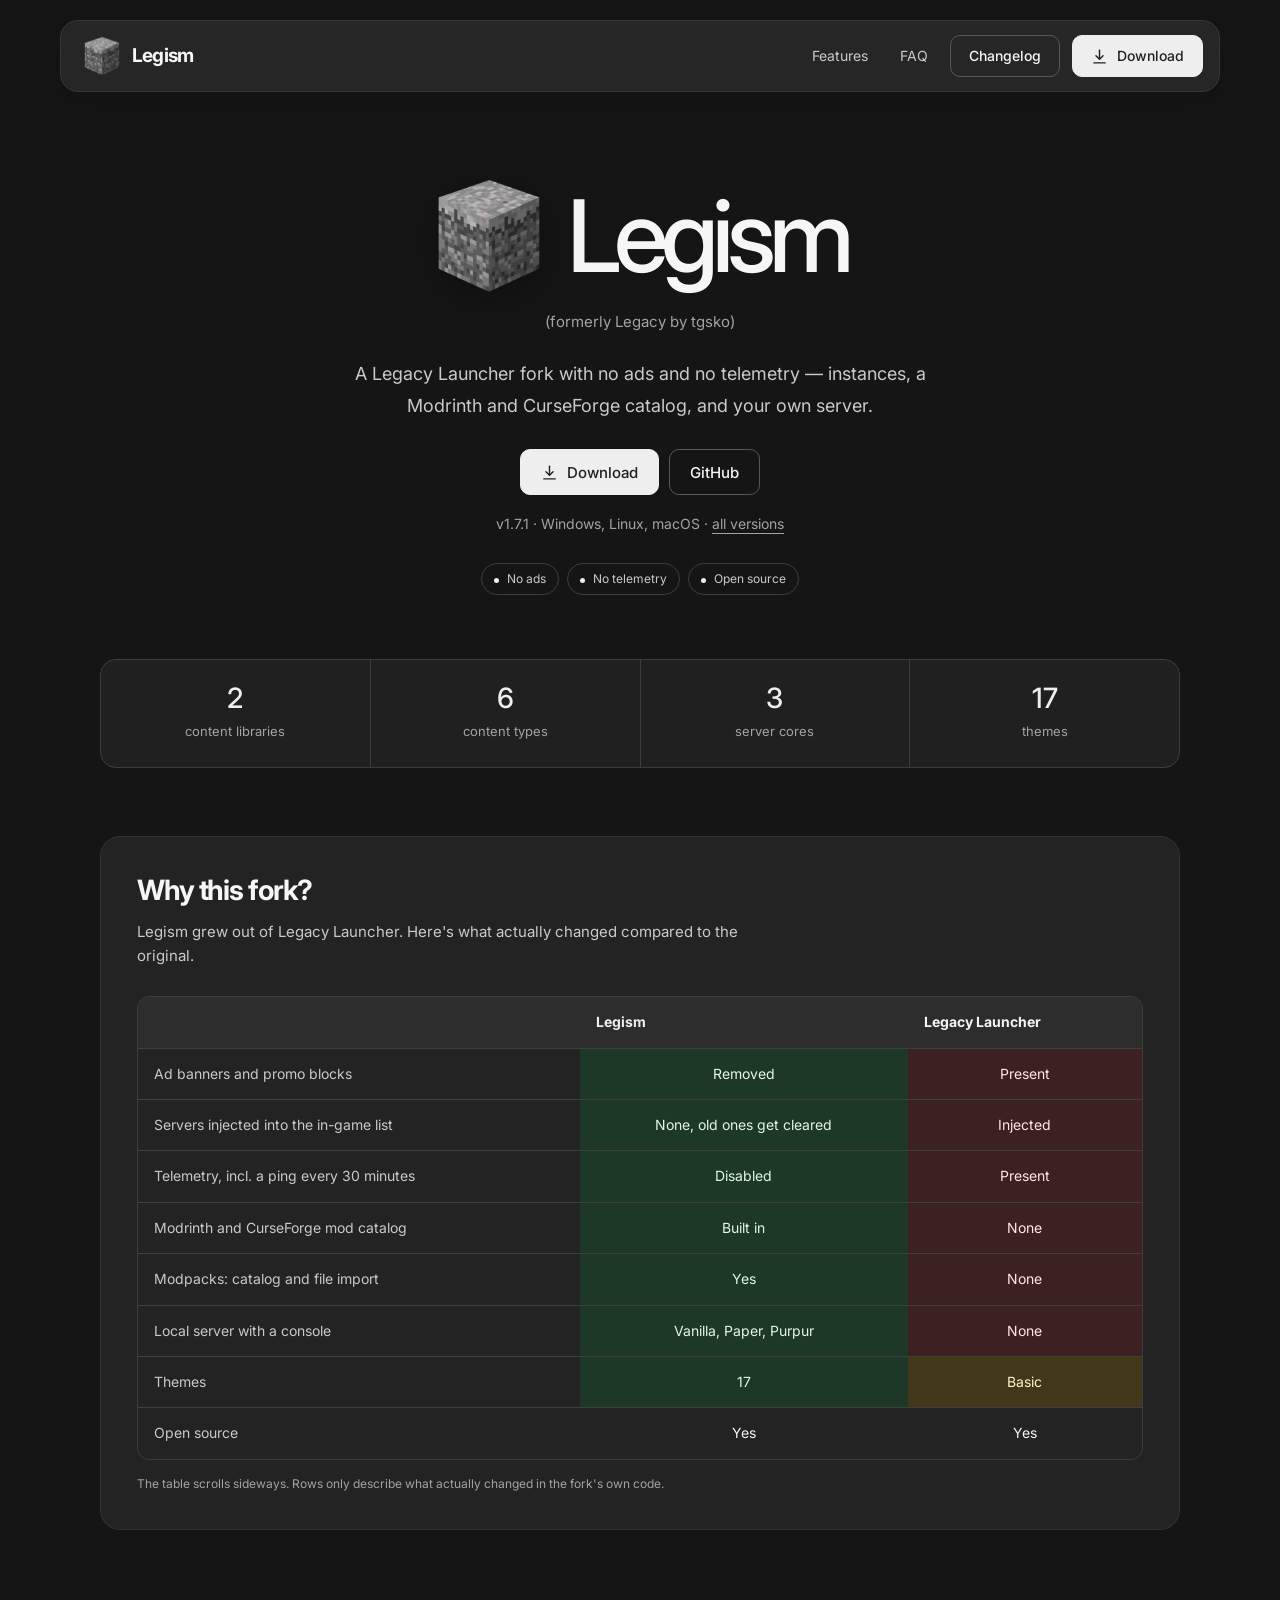
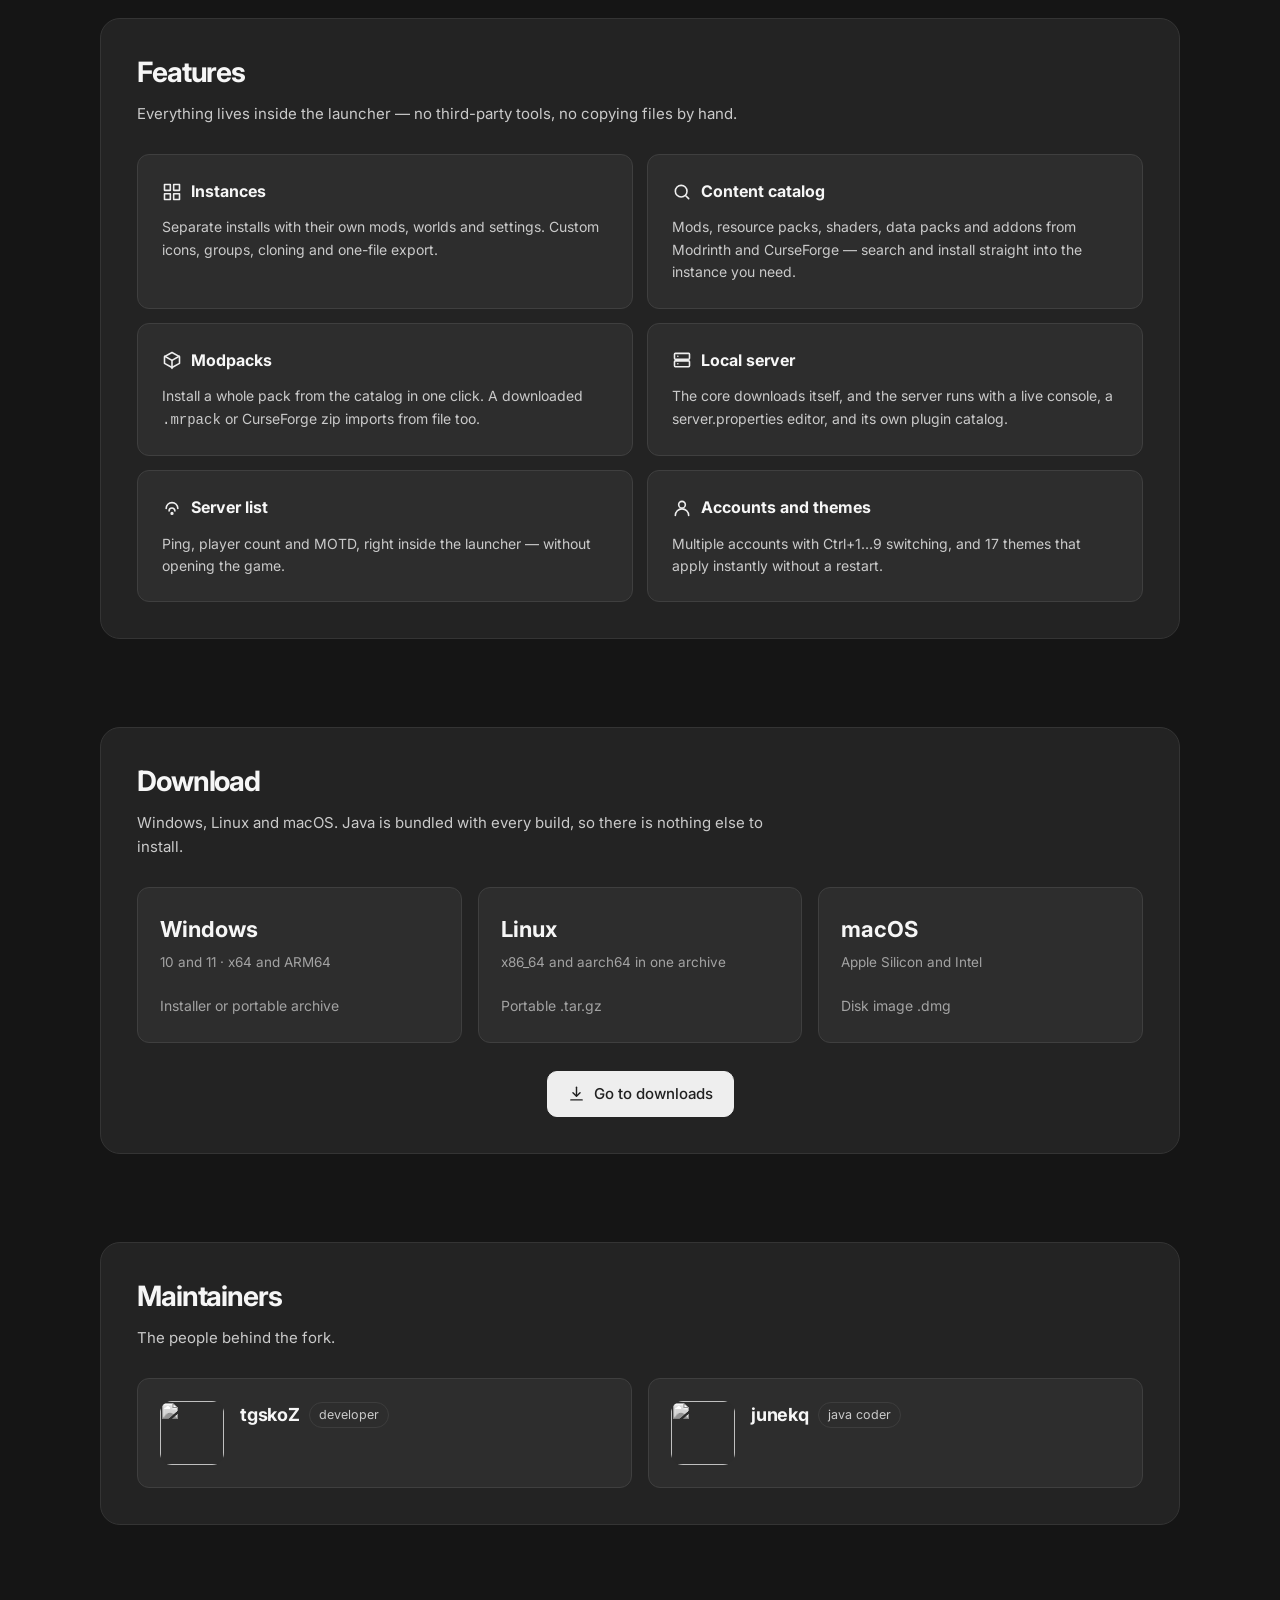
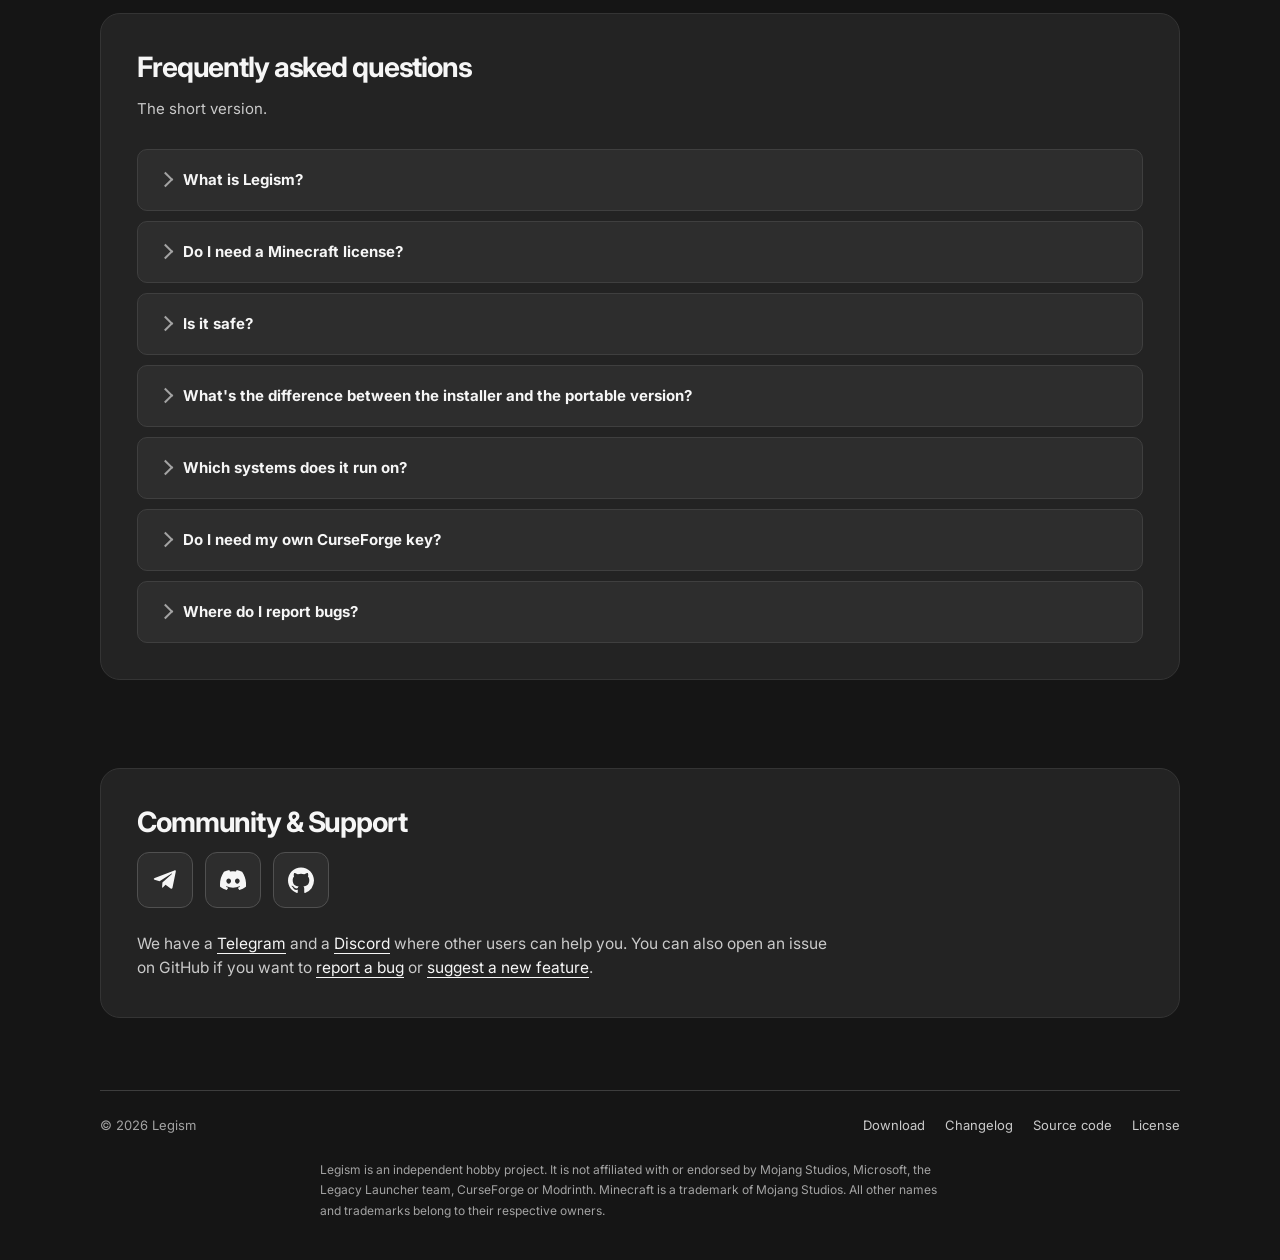
==== commit 9f30944a: "Update fallback release to v1.7.1" ====
--- a/index.html
+++ b/index.html
@@ -402,7 +402,7 @@
     </div>
 
     <p class="under">
-      <span id="ver">v1.4.2.0.1</span> · Windows, Linux, macOS ·
+      <span id="ver">v1.7.1</span> · Windows, Linux, macOS ·
       <a href="https://github.com/Legismmc/legism/releases" target="_blank" rel="noopener">all versions</a>
     </p>
     <div class="hero-pills"><span>No ads</span><span>No telemetry</span><span>Open source</span></div>
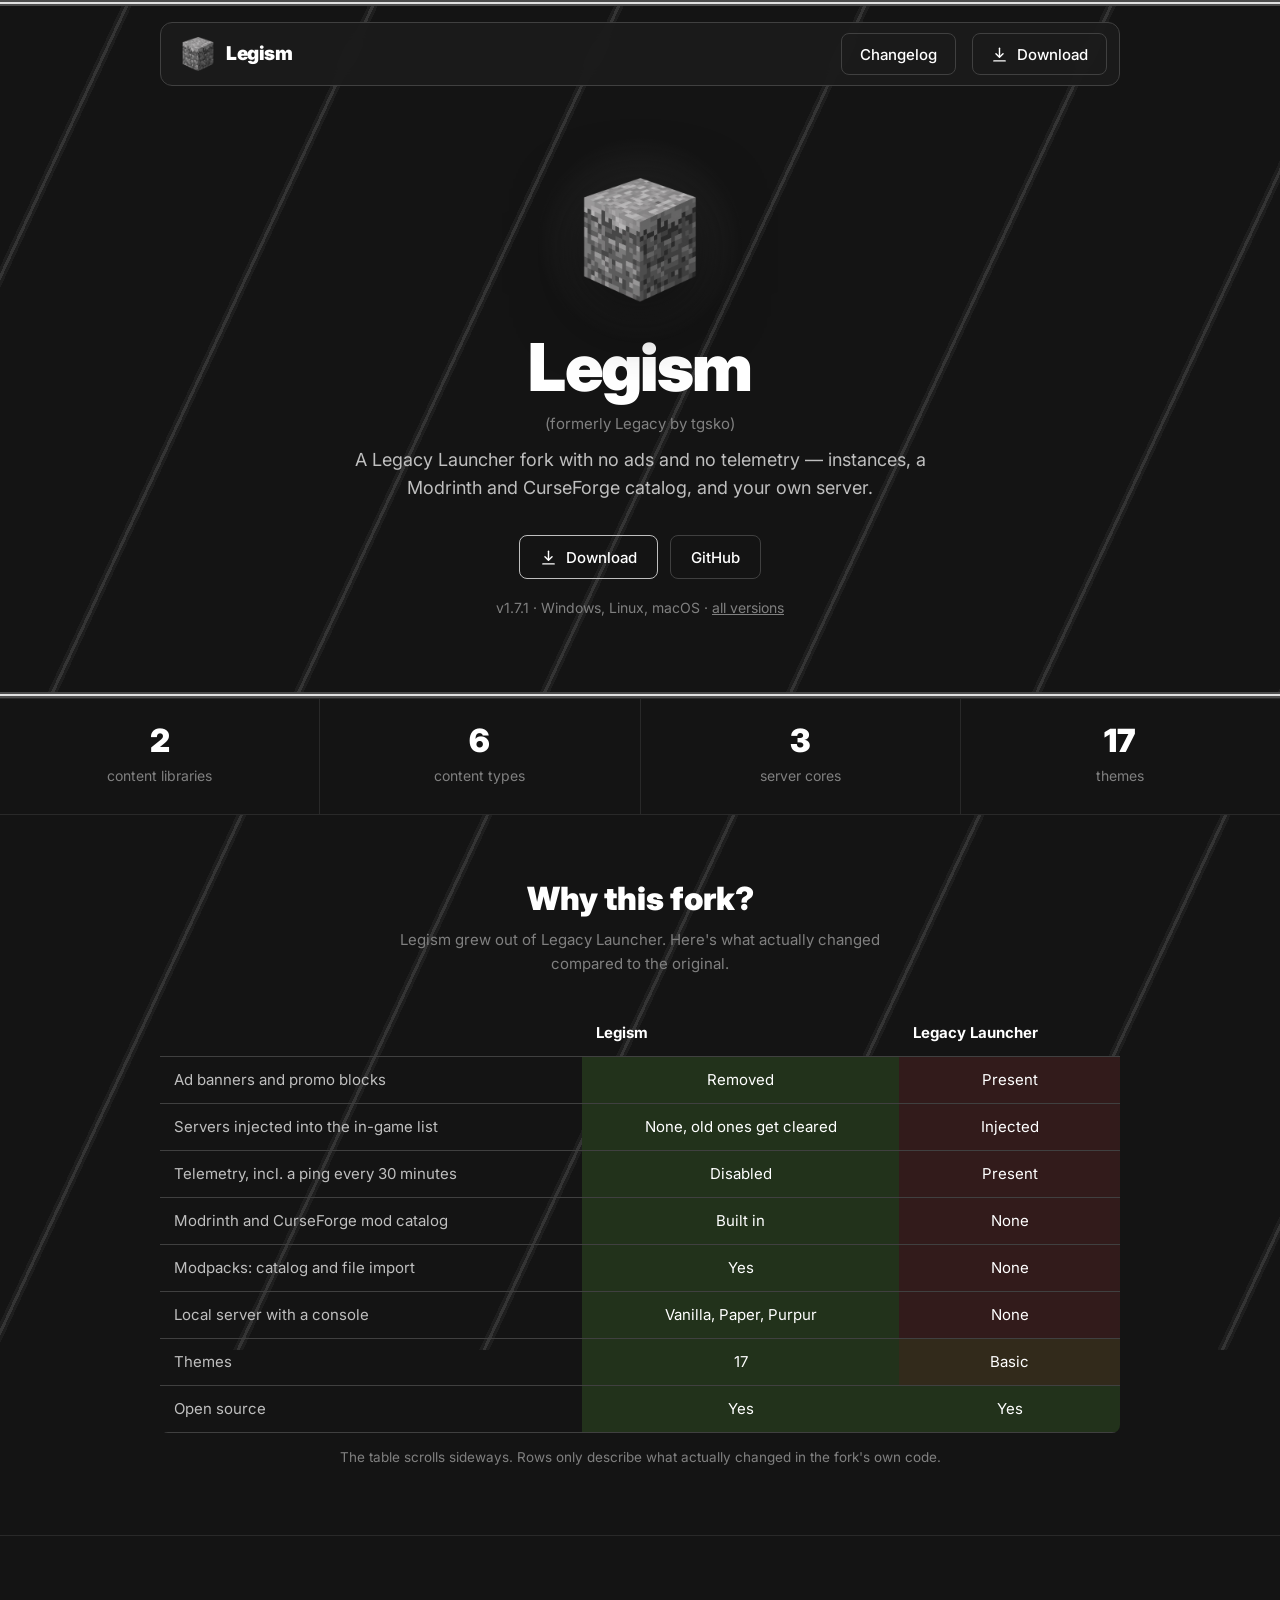
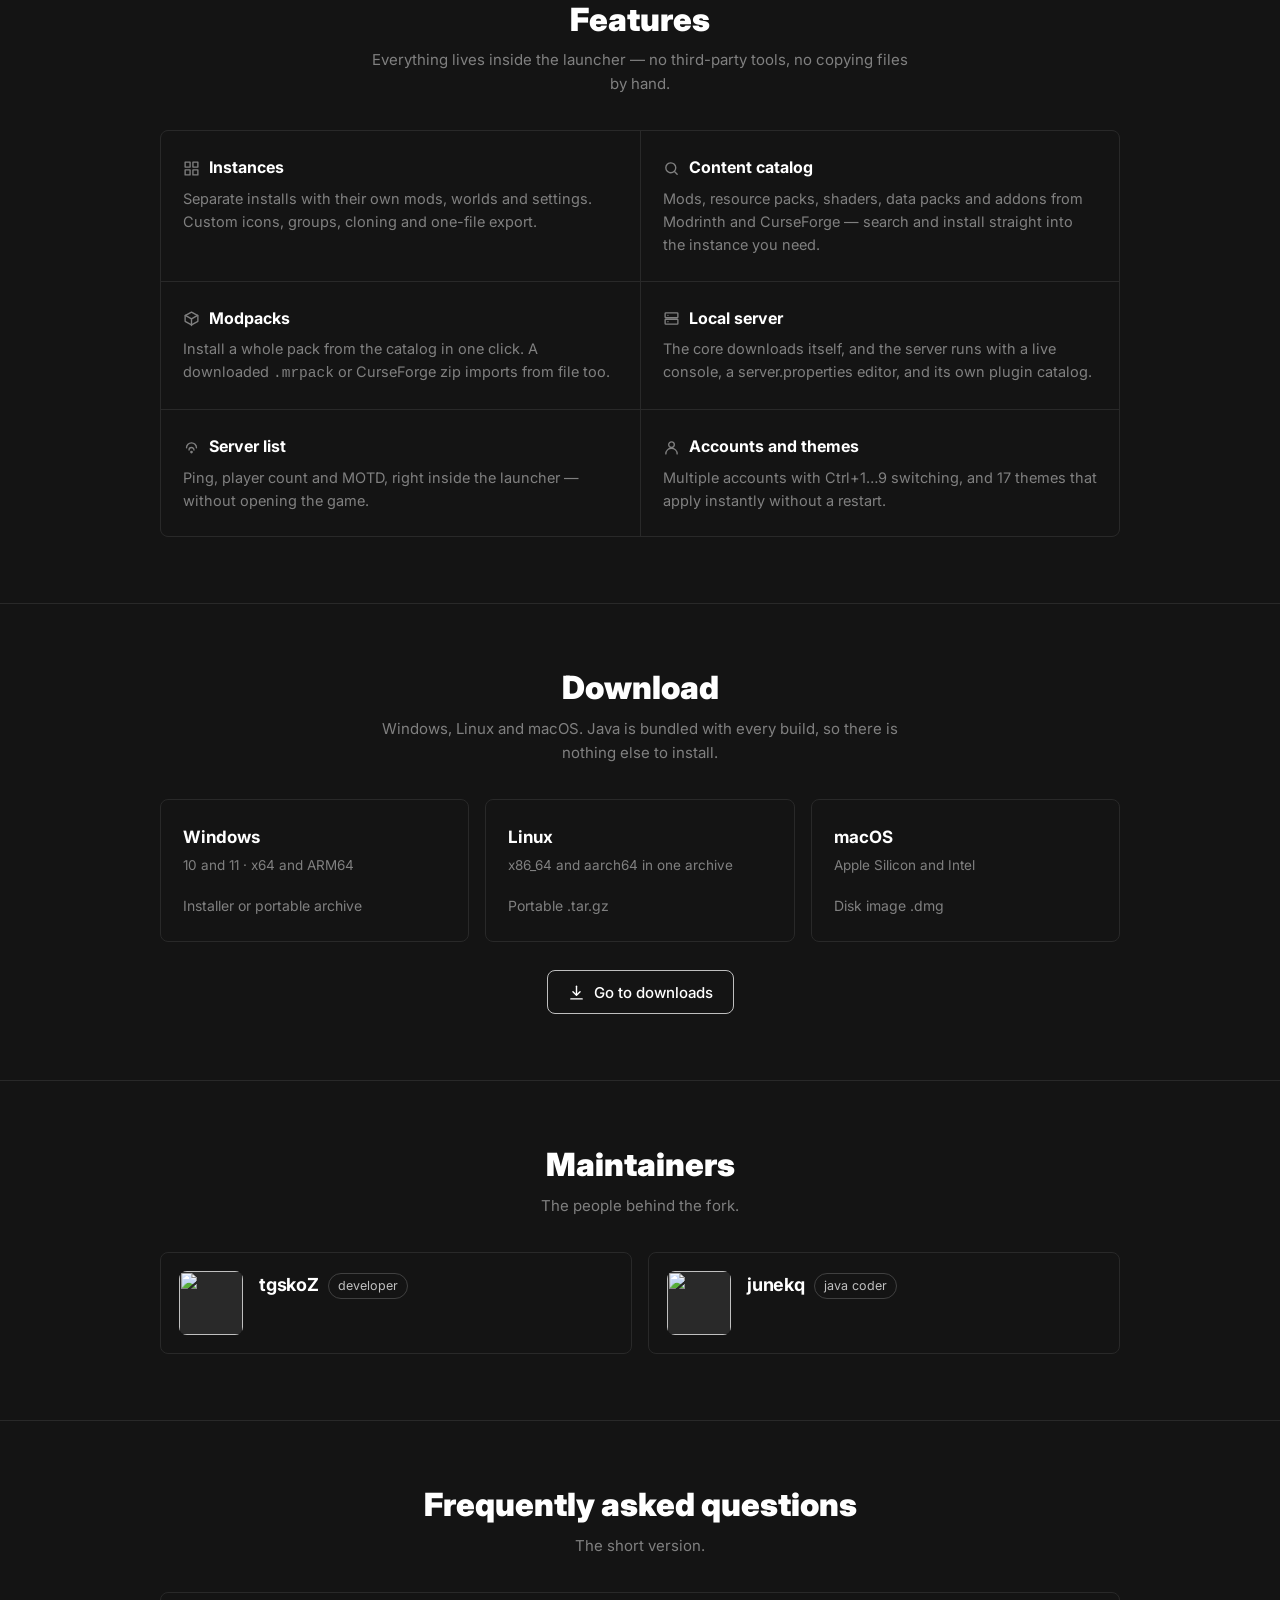
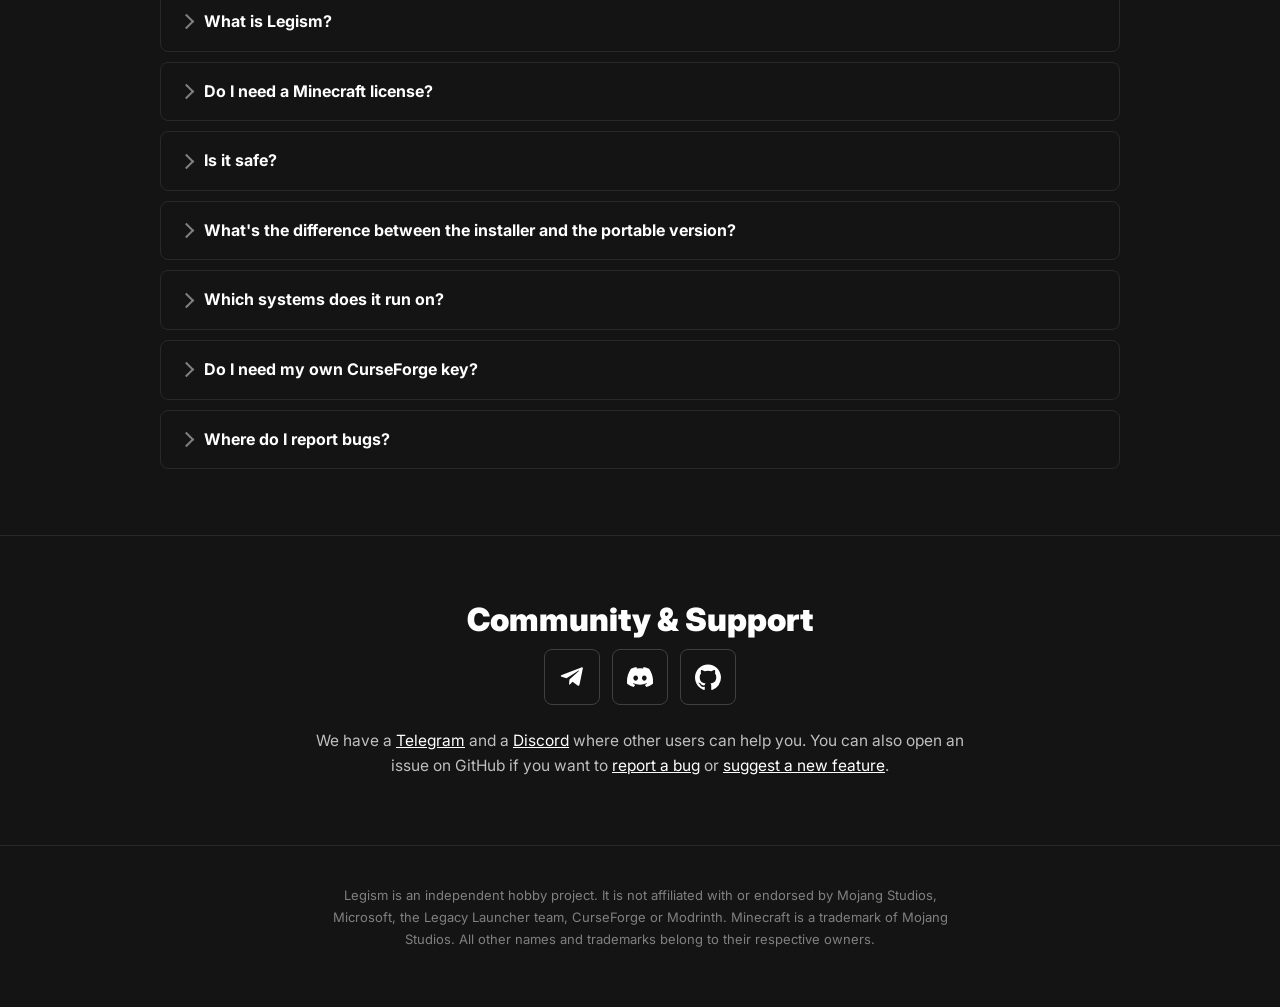
==== commit 411d1e24: "Restore original site design on legism.github.io" ====
--- a/index.html
+++ b/index.html
@@ -358,45 +358,41 @@
   footer{padding:38px 0 58px;text-align:center}
   .disclaimer{color:var(--white-3);font-size:13px;line-height:1.7;margin:0 auto;max-width:80ch}
 </style>
-<link rel="stylesheet" href="assets/theme.css">
 </head>
-<body class="home">
-
-
+<body>
+
+<div class="stripes" aria-hidden="true"></div>
 
 <nav class="topbar">
   <a class="brand" href="#top" aria-label="Legism home page">
     <img src="images/legism-logo.png" width="34" height="34" alt="">
     <span>Legism</span>
   </a>
-  <a class="nav-link" href="#features">Features</a>
-  <a class="nav-link" href="#faq">FAQ</a>
-  <a class="btn" href="changelog/">Changelog</a>
-  <a class="btn nav-download" href="download/">
+
+  <a class="btn" href="changelog/" data-i18n="nav.changelog">Changelog</a>
+  <a class="btn" href="download/">
     <svg viewBox="0 0 24 24" fill="none" stroke="currentColor" stroke-width="2" stroke-linecap="round" stroke-linejoin="round" aria-hidden="true">
       <path d="M12 3v12"/><path d="m7 11 5 5 5-5"/><path d="M4 21h16"/>
     </svg>
-    <span>Download</span>
+    <span data-i18n="hero.download">Download</span>
   </a>
 </nav>
 
 <header id="top">
   <div class="wrap">
-    <div class="hero-brand">
     <span class="logo-wrap">
       <img class="logo" src="images/legism-logo.png" width="124" height="124" alt="Legism logo">
     </span>
     <h1 class="name">Legism</h1>
-    </div>
-    <p class="formerly">(formerly Legacy by tgsko)</p>
-    <p class="tagline">A Legacy Launcher fork with no ads and no telemetry — instances, a Modrinth and CurseForge catalog, and your own server.</p>
+    <p class="formerly" data-i18n="hero.formerly">(formerly Legacy by tgsko)</p>
+    <p class="tagline" data-i18n="hero.tagline">A Legacy Launcher fork with no ads and no telemetry — instances, a Modrinth and CurseForge catalog, and your own server.</p>
 
     <div class="actions">
       <a class="btn primary" href="download/">
         <svg viewBox="0 0 24 24" fill="none" stroke="currentColor" stroke-width="2" stroke-linecap="round" stroke-linejoin="round" aria-hidden="true">
           <path d="M12 3v12"/><path d="m7 11 5 5 5-5"/><path d="M4 21h16"/>
         </svg>
-        <span>Download</span>
+        <span data-i18n="hero.download">Download</span>
       </a>
       <a class="btn" href="https://github.com/Legismmc/legism" target="_blank" rel="noopener">GitHub</a>
     </div>
@@ -405,27 +401,26 @@
       <span id="ver">v1.7.1</span> · Windows, Linux, macOS ·
       <a href="https://github.com/Legismmc/legism/releases" target="_blank" rel="noopener">all versions</a>
     </p>
-    <div class="hero-pills"><span>No ads</span><span>No telemetry</span><span>Open source</span></div>
   </div>
 </header>
 
-
+<div class="stripes divider" aria-hidden="true"></div>
 
 <div class="stats">
-  <div class="stat"><b>2</b><span>content libraries</span></div>
-  <div class="stat"><b>6</b><span>content types</span></div>
-  <div class="stat"><b>3</b><span>server cores</span></div>
-  <div class="stat"><b>17</b><span>themes</span></div>
+  <div class="stat"><b>2</b><span data-i18n="stats.libraries">content libraries</span></div>
+  <div class="stat"><b>6</b><span data-i18n="stats.types">content types</span></div>
+  <div class="stat"><b>3</b><span data-i18n="stats.cores">server cores</span></div>
+  <div class="stat"><b>17</b><span data-i18n="stats.themes">themes</span></div>
 </div>
 
 <main>
 
   <section id="why">
     <div class="wrap">
-      <h2 class="reveal">Why this fork?</h2>
-      <p class="sub reveal">Legism grew out of Legacy Launcher. Here's what actually changed compared to the original.</p>
-
-      <div class="scroller reveal" tabindex="0" role="region" aria-label="Legism / Legacy Launcher">
+      <h1 class="reveal" data-i18n="why.title">Why this fork?</h1>
+      <p class="sub reveal" data-i18n="why.sub">Legism grew out of Legacy Launcher. Here's what actually changed compared to the original.</p>
+
+      <div class="scroller reveal">
         <table>
           <thead>
             <tr>
@@ -472,44 +467,44 @@
             </tr>
             <tr>
               <th scope="row">Open source</th>
-              <td>Yes</td>
-              <td>Yes</td>
+              <td class="yes">Yes</td>
+              <td class="yes">Yes</td>
             </tr>
           </tbody>
         </table>
       </div>
-      <p class="hint reveal">The table scrolls sideways. Rows only describe what actually changed in the fork's own code.</p>
+      <p class="hint reveal" data-i18n="why.hint">The table scrolls sideways. Rows only describe what actually changed in the fork's own code.</p>
     </div>
   </section>
 
   <section id="features">
     <div class="wrap">
-      <h2 class="reveal">Features</h2>
-      <p class="sub reveal">Everything lives inside the launcher — no third-party tools, no copying files by hand.</p>
+      <h1 class="reveal" data-i18n="feat.title">Features</h1>
+      <p class="sub reveal" data-i18n="feat.sub">Everything lives inside the launcher — no third-party tools, no copying files by hand.</p>
 
       <div class="feats reveal">
         <div class="feat">
-          <h2><svg viewBox="0 0 24 24" aria-hidden="true"><rect x="3" y="3" width="7" height="7"/><rect x="14" y="3" width="7" height="7"/><rect x="3" y="14" width="7" height="7"/><rect x="14" y="14" width="7" height="7"/></svg><span>Instances</span></h2>
+          <h2><svg viewBox="0 0 24 24" aria-hidden="true"><rect x="3" y="3" width="7" height="7"/><rect x="14" y="3" width="7" height="7"/><rect x="3" y="14" width="7" height="7"/><rect x="14" y="14" width="7" height="7"/></svg><span data-i18n="feat.instances">Instances</span></h2>
           <p>Separate installs with their own mods, worlds and settings. Custom icons, groups, cloning and one-file export.</p>
         </div>
         <div class="feat">
-          <h2><svg viewBox="0 0 24 24" aria-hidden="true"><circle cx="11" cy="11" r="7"/><path d="m20 20-3.5-3.5"/></svg><span>Content catalog</span></h2>
+          <h2><svg viewBox="0 0 24 24" aria-hidden="true"><circle cx="11" cy="11" r="7"/><path d="m20 20-3.5-3.5"/></svg><span data-i18n="feat.catalog">Content catalog</span></h2>
           <p>Mods, resource packs, shaders, data packs and addons from Modrinth and CurseForge — search and install straight into the instance you need.</p>
         </div>
         <div class="feat">
-          <h2><svg viewBox="0 0 24 24" aria-hidden="true"><path d="M21 16V8l-9-5-9 5v8l9 5 9-5Z"/><path d="m3.3 7.5 8.7 5 8.7-5"/><path d="M12 22V12.5"/></svg><span>Modpacks</span></h2>
+          <h2><svg viewBox="0 0 24 24" aria-hidden="true"><path d="M21 16V8l-9-5-9 5v8l9 5 9-5Z"/><path d="m3.3 7.5 8.7 5 8.7-5"/><path d="M12 22V12.5"/></svg><span data-i18n="feat.modpacks">Modpacks</span></h2>
           <p>Install a whole pack from the catalog in one click. A downloaded <code>.mrpack</code> or CurseForge zip imports from file too.</p>
         </div>
         <div class="feat">
-          <h2><svg viewBox="0 0 24 24" aria-hidden="true"><rect x="3" y="4" width="18" height="7" rx="1"/><rect x="3" y="13" width="18" height="7" rx="1"/><path d="M7 7.5h.01M7 16.5h.01"/></svg><span>Local server</span></h2>
+          <h2><svg viewBox="0 0 24 24" aria-hidden="true"><rect x="3" y="4" width="18" height="7" rx="1"/><rect x="3" y="13" width="18" height="7" rx="1"/><path d="M7 7.5h.01M7 16.5h.01"/></svg><span data-i18n="feat.server">Local server</span></h2>
           <p>The core downloads itself, and the server runs with a live console, a server.properties editor, and its own plugin catalog.</p>
         </div>
         <div class="feat">
-          <h2><svg viewBox="0 0 24 24" aria-hidden="true"><path d="M5 12.5a7 7 0 0 1 14 0"/><path d="M8.5 15.5a3.5 3.5 0 0 1 7 0"/><circle cx="12" cy="18.5" r="1"/></svg><span>Server list</span></h2>
+          <h2><svg viewBox="0 0 24 24" aria-hidden="true"><path d="M5 12.5a7 7 0 0 1 14 0"/><path d="M8.5 15.5a3.5 3.5 0 0 1 7 0"/><circle cx="12" cy="18.5" r="1"/></svg><span data-i18n="feat.servers">Server list</span></h2>
           <p>Ping, player count and MOTD, right inside the launcher — without opening the game.</p>
         </div>
         <div class="feat">
-          <h2><svg viewBox="0 0 24 24" aria-hidden="true"><circle cx="12" cy="8" r="4"/><path d="M4 21a8 8 0 0 1 16 0"/></svg><span>Accounts and themes</span></h2>
+          <h2><svg viewBox="0 0 24 24" aria-hidden="true"><circle cx="12" cy="8" r="4"/><path d="M4 21a8 8 0 0 1 16 0"/></svg><span data-i18n="feat.accounts">Accounts and themes</span></h2>
           <p>Multiple accounts with Ctrl+1…9 switching, and 17 themes that apply instantly without a restart.</p>
         </div>
       </div>
@@ -518,8 +513,8 @@
 
   <section id="download">
     <div class="wrap">
-      <h2 class="reveal">Download</h2>
-      <p class="sub reveal">Windows, Linux and macOS. Java is bundled with every build, so there is nothing else to install.</p>
+      <h1 class="reveal" data-i18n="dl.title">Download</h1>
+      <p class="sub reveal" data-i18n="dl.sub">Windows, Linux and macOS. Java is bundled with every build, so there is nothing else to install.</p>
 
       <div class="downloads reveal">
         <div class="dl">
@@ -546,7 +541,7 @@
           <svg viewBox="0 0 24 24" fill="none" stroke="currentColor" stroke-width="2" stroke-linecap="round" stroke-linejoin="round" aria-hidden="true">
             <path d="M12 3v12"/><path d="m7 11 5 5 5-5"/><path d="M4 21h16"/>
           </svg>
-          <span>Go to downloads</span>
+          Go to downloads
         </a>
       </p>
     </div>
@@ -554,8 +549,8 @@
 
   <section id="maintainers">
     <div class="wrap">
-      <h2 class="reveal">Maintainers</h2>
-      <p class="sub reveal">The people behind the fork.</p>
+      <h1 class="reveal" data-i18n="people.title">Maintainers</h1>
+      <p class="sub reveal" data-i18n="people.sub">The people behind the fork.</p>
 
       <div class="people reveal">
         <a class="person" href="https://github.com/tgskoZ" target="_blank" rel="noopener">
@@ -585,42 +580,42 @@
 
   <section id="faq">
     <div class="wrap">
-      <h2 class="reveal">Frequently asked questions</h2>
-      <p class="sub reveal">The short version.</p>
+      <h1 class="reveal" data-i18n="faq.title">Frequently asked questions</h1>
+      <p class="sub reveal" data-i18n="faq.sub">The short version.</p>
 
       <div class="faq reveal">
         <details>
-          <summary>What is Legism?</summary>
+          <summary data-i18n="faq.q1">What is Legism?</summary>
           <p>An independent, hobbyist fork of <a href="https://llaun.ch/" target="_blank" rel="noopener">Legacy Launcher</a>, a Minecraft launcher. Ads and telemetry are cut out, and a built-in mod catalog, modpacks and local servers are added in their place. The project used to be called "Legacy by tgsko".</p>
         </details>
 
         <details>
-          <summary>Do I need a Minecraft license?</summary>
+          <summary data-i18n="faq.q2">Do I need a Minecraft license?</summary>
           <p>Minecraft is a paid game, and the launcher doesn't distribute or grant it. Legism only launches the game and manages instances.</p>
         </details>
 
         <details>
-          <summary>Is it safe?</summary>
+          <summary data-i18n="faq.q3">Is it safe?</summary>
           <p>The source is fully open — you can read it and build it yourself. Only download it from the <a href="https://github.com/Legismmc/legism/releases" target="_blank" rel="noopener">GitHub releases page</a>: builds from other sites are unverified.</p>
         </details>
 
         <details>
-          <summary>What's the difference between the installer and the portable version?</summary>
+          <summary data-i18n="faq.q4">What's the difference between the installer and the portable version?</summary>
           <p>The installer sets the launcher up like a regular program, with shortcuts. The portable version unpacks into any folder and doesn't touch the system — handy to keep on a flash drive or move between drives along with your instances.</p>
         </details>
 
         <details>
-          <summary>Which systems does it run on?</summary>
+          <summary data-i18n="faq.q5">Which systems does it run on?</summary>
           <p>Windows 10 or 11 (x64 or ARM64), Linux (x86_64 or aarch64), and macOS on both Apple Silicon and Intel. Java ships with every build — nothing else to install separately.</p>
         </details>
 
         <details>
-          <summary>Do I need my own CurseForge key?</summary>
+          <summary data-i18n="faq.q6">Do I need my own CurseForge key?</summary>
           <p>No. A key is already built in, so the CurseForge catalog works right away. You can set your own in settings if you want to — it replaces the built-in one.</p>
         </details>
 
         <details>
-          <summary>Where do I report bugs?</summary>
+          <summary data-i18n="faq.q7">Where do I report bugs?</summary>
           <p>On <a href="https://github.com/Legismmc/legism/issues" target="_blank" rel="noopener">GitHub Issues</a>, or in our chats. Please don't report problems with this fork to the Legacy Launcher team — they have nothing to do with it.</p>
         </details>
       </div>
@@ -629,7 +624,7 @@
 
   <section id="community">
     <div class="wrap">
-      <h2 class="reveal">Community &amp; Support</h2>
+      <h1 class="reveal" data-i18n="community.title">Community &amp; Support</h1>
 
       <div class="socials reveal">
         <a class="social" href="https://t.me/legismmc" target="_blank" rel="noopener" title="Telegram" aria-label="Telegram">
@@ -657,8 +652,7 @@
 
 <footer>
   <div class="wrap">
-    <div class="footer-nav"><span>© 2026 Legism</span><div><a href="download/">Download</a><a href="changelog/">Changelog</a><a href="https://github.com/Legismmc/legism" target="_blank" rel="noopener">Source code</a><a href="LICENSE">License</a></div></div>
-    <p class="disclaimer">
+    <p class="disclaimer" data-i18n="foot.disclaimer">
       Legism is an independent hobby project. It is not affiliated with or endorsed by Mojang Studios,
       Microsoft, the Legacy Launcher team, CurseForge or Modrinth. Minecraft is a trademark of
       Mojang Studios. All other names and trademarks belong to their respective owners.
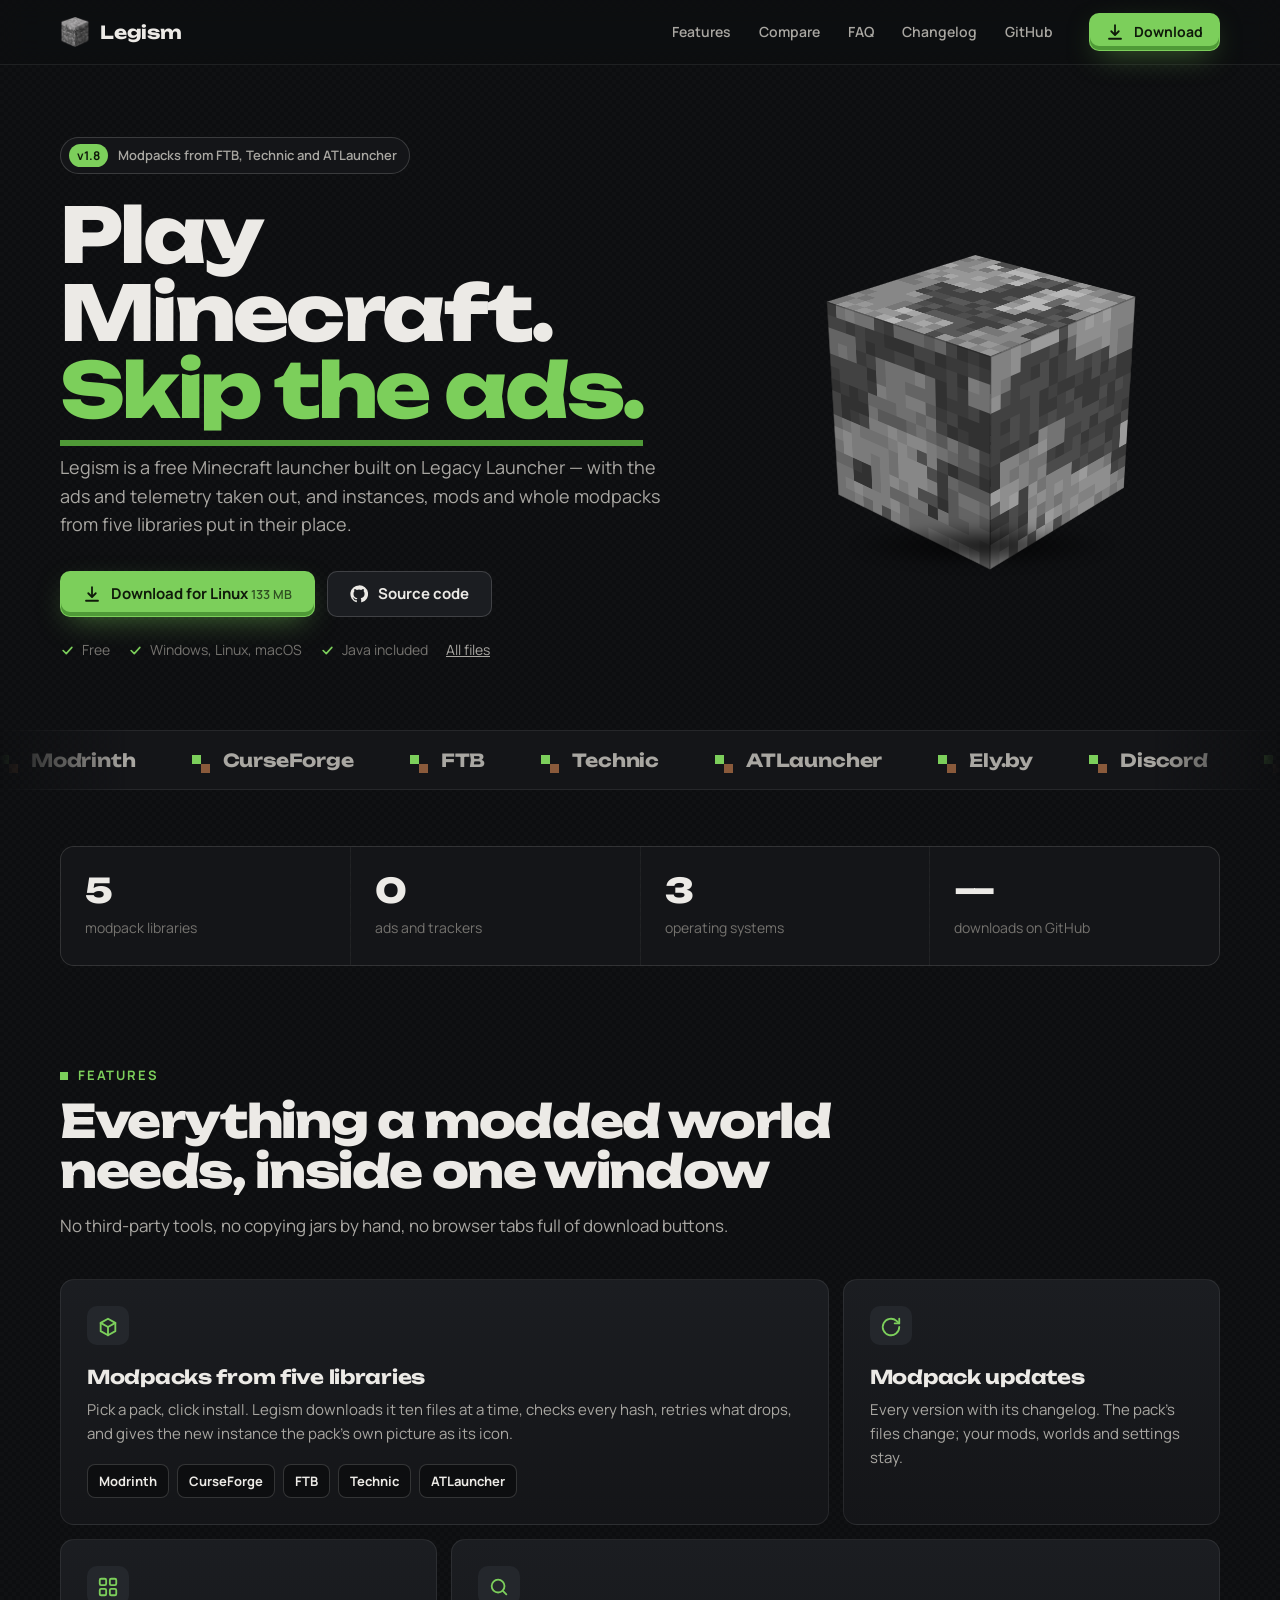
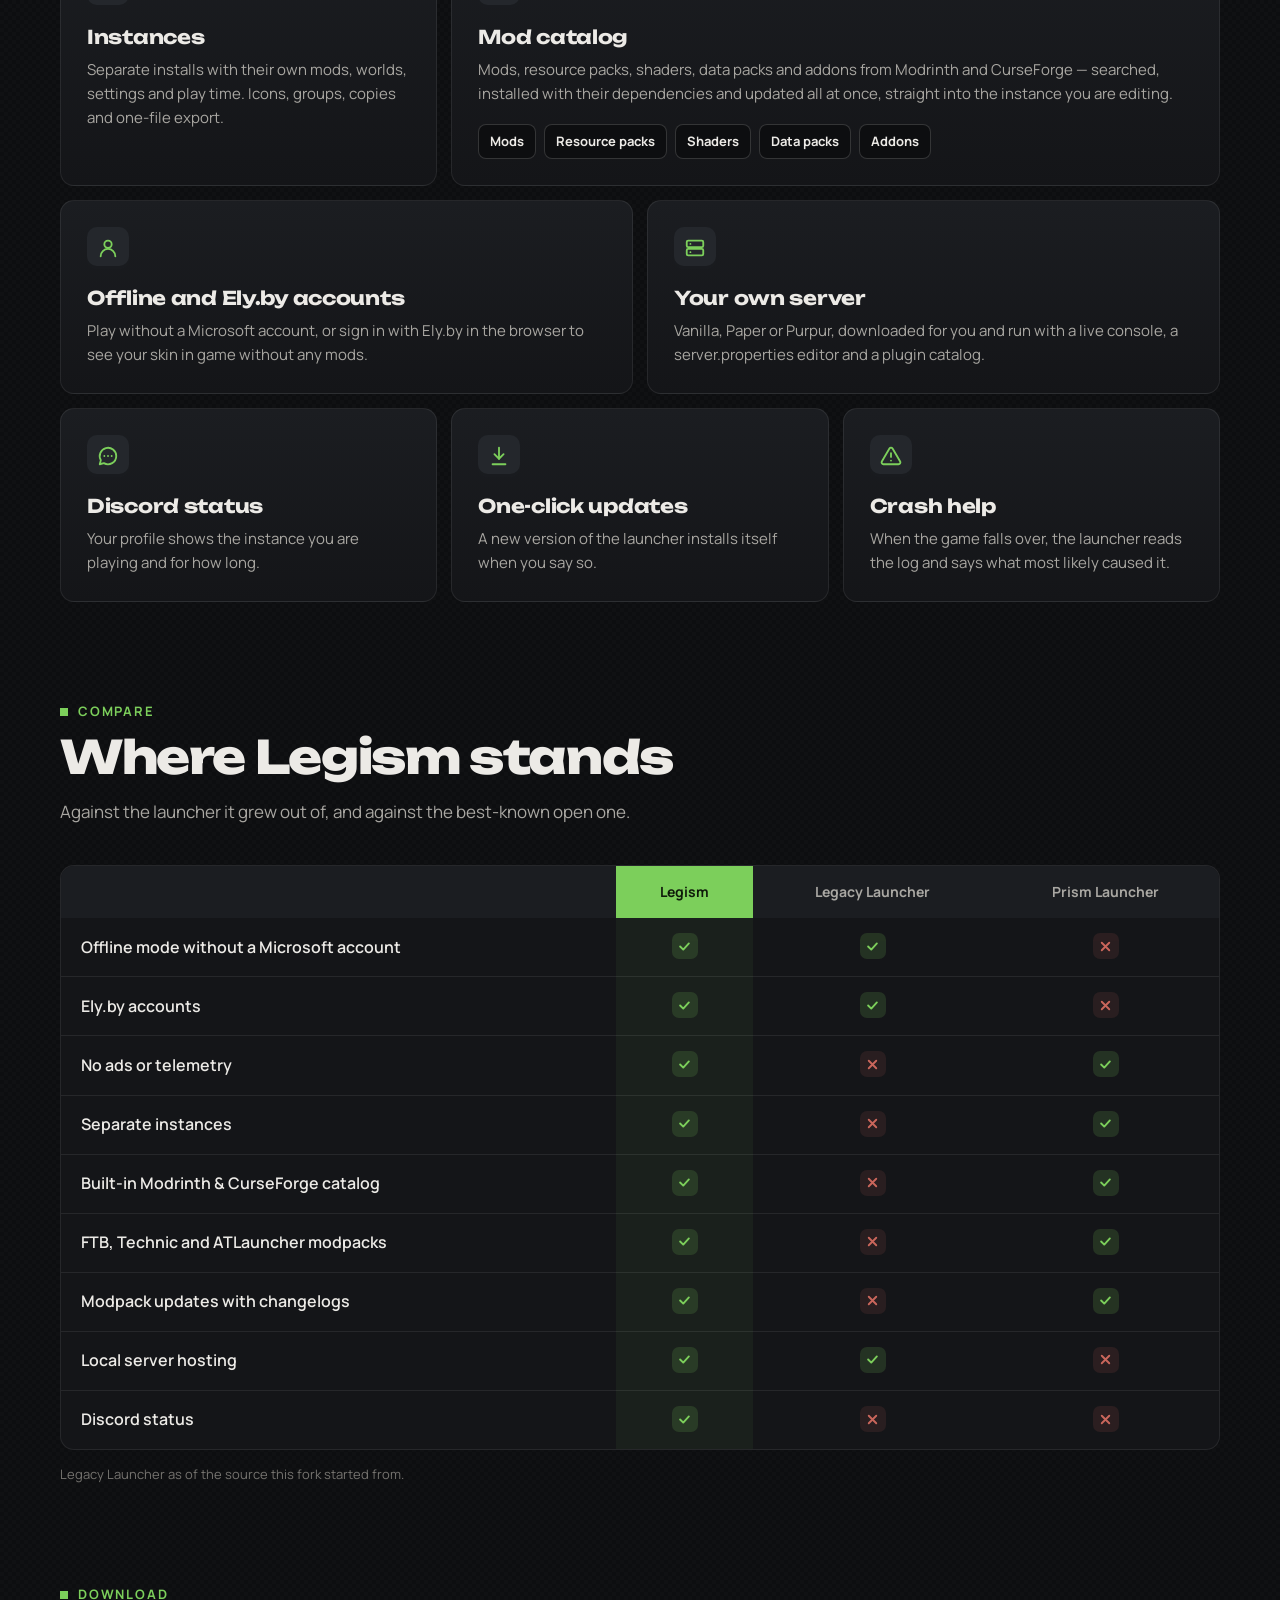
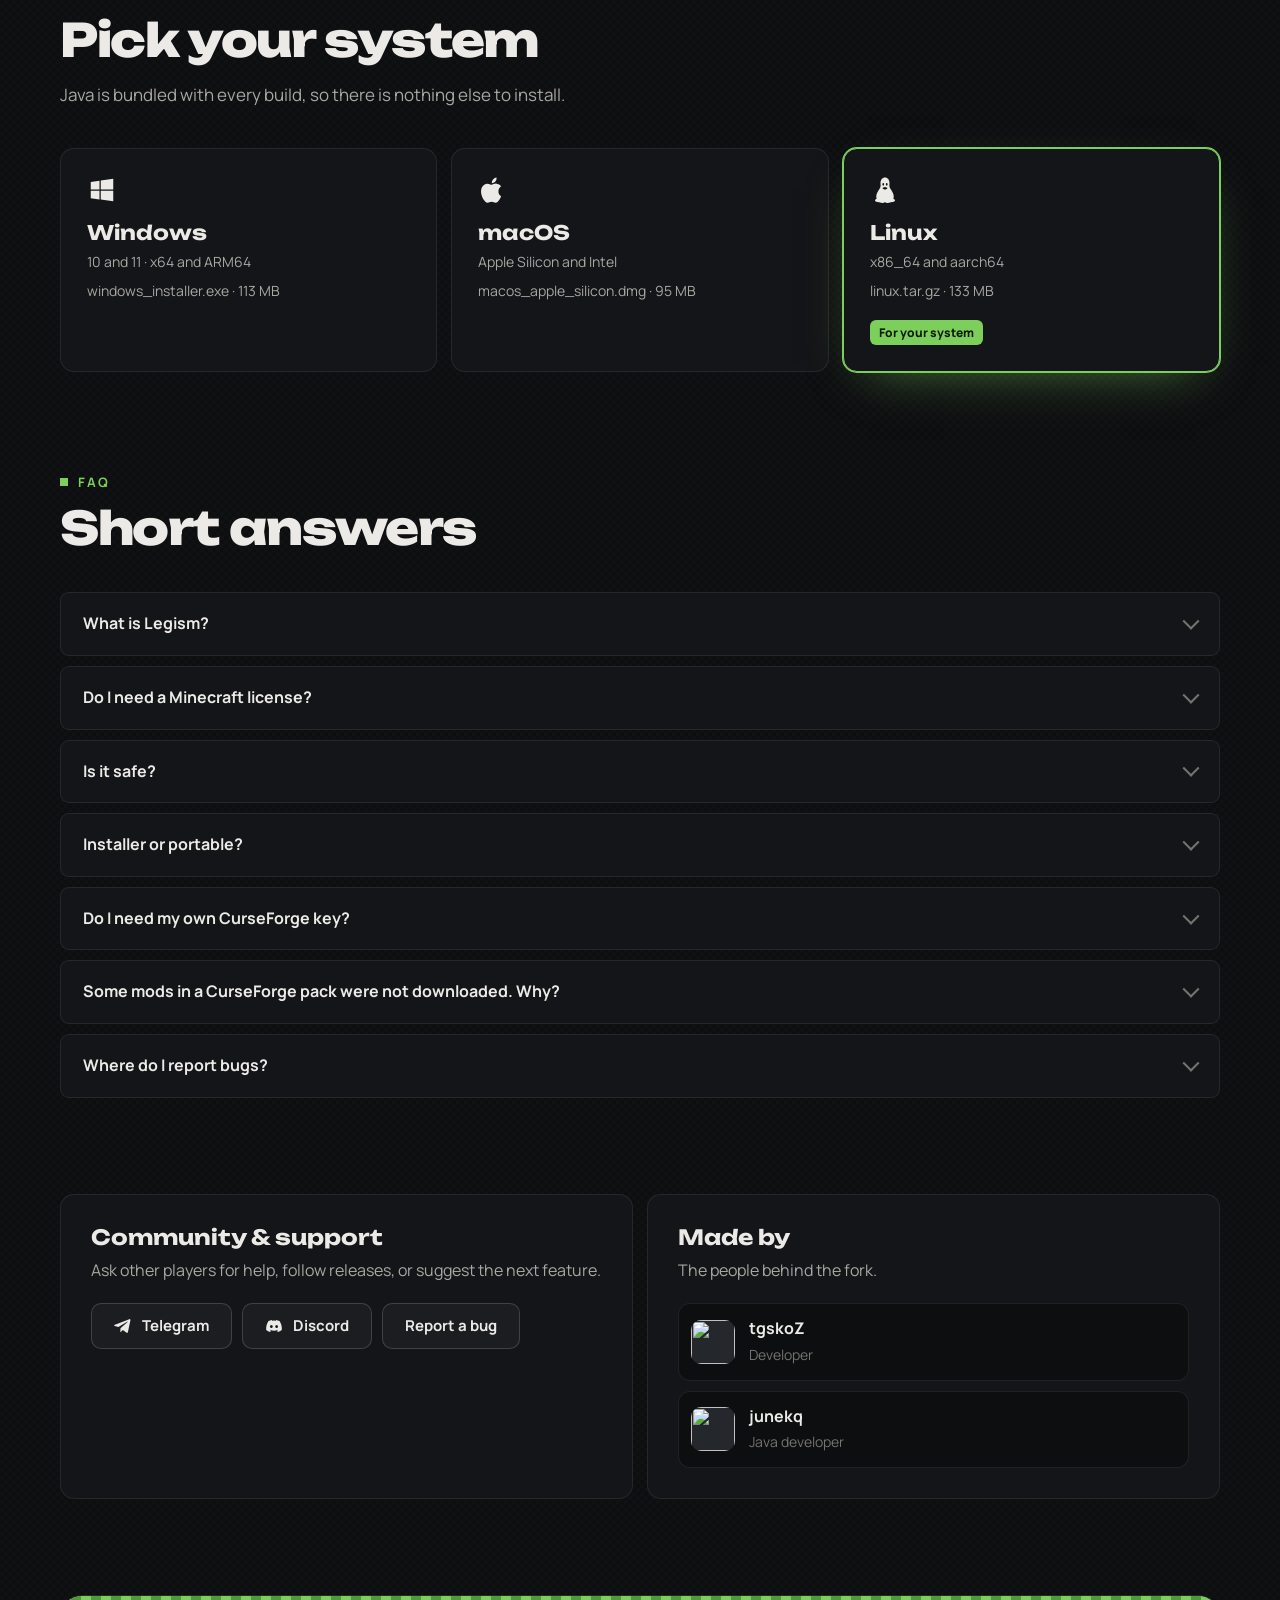
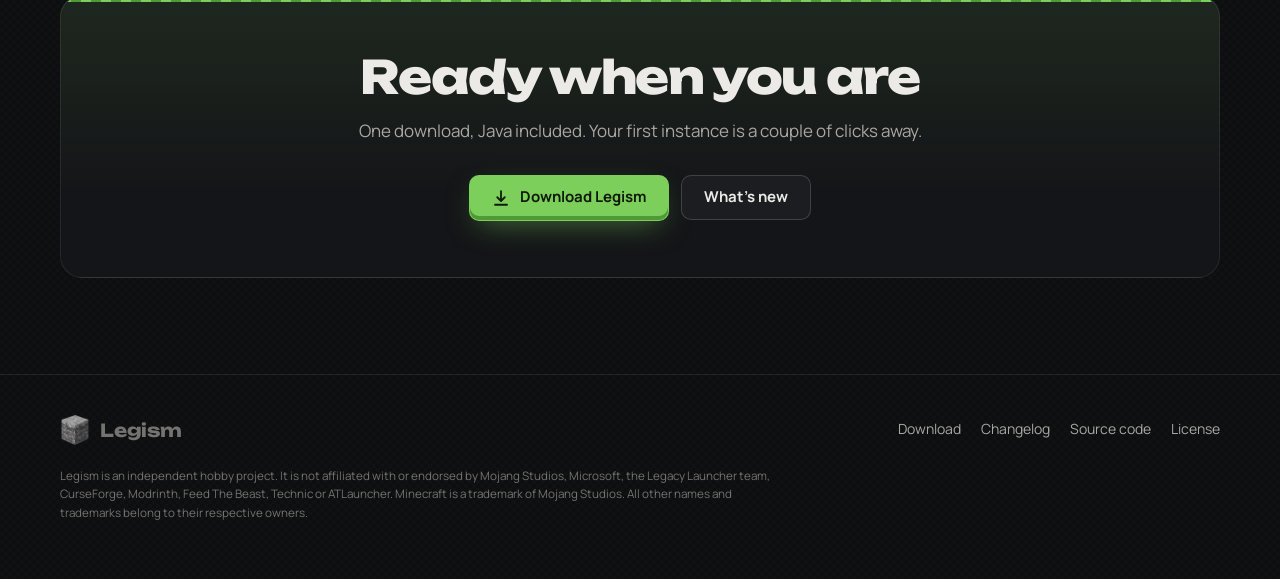
==== commit c4b32106: "Redesign the site: stone and grass A new look for all three pages. Warm near-black stone with a fain" ====
--- a/index.html
+++ b/index.html
@@ -3,12 +3,16 @@
 <head>
 <meta charset="utf-8">
 <meta name="viewport" content="width=device-width, initial-scale=1">
-     <meta name="google-site-verification" content="pZZd4DQoAcMSv3FNwmbySJaWlPhUsY-GquKiDzWoyiQ" />
+<meta name="google-site-verification" content="pZZd4DQoAcMSv3FNwmbySJaWlPhUsY-GquKiDzWoyiQ" />
 <title>Legism</title>
-<meta name="description" content="Legism is a Legacy Launcher fork with no ads and no telemetry — instances, a built-in Modrinth and CurseForge catalog, and local servers.">
+<meta name="description" content="Legism is a free Minecraft launcher with no ads and no telemetry: instances, offline and Ely.by accounts, mods from Modrinth and CurseForge, and modpacks from five libraries.">
+<!-- The search result picture. Kept at the same address it has always had, so the icon
+     search engines already show does not have to be learned again. -->
 <link rel="icon" type="image/png" href="images/favicon.png">
+<link rel="apple-touch-icon" href="images/favicon.png">
+<meta name="theme-color" content="#0d0e10">
 <meta property="og:title" content="Legism">
-<meta property="og:description" content="A Legacy Launcher fork with no ads and no telemetry. Instances, a Modrinth and CurseForge catalog, your own server.">
+<meta property="og:description" content="A free Minecraft launcher with no ads and no telemetry. Instances, mods and modpacks from Modrinth, CurseForge, FTB, Technic and ATLauncher.">
 <meta property="og:image" content="https://legism.github.io/images/legism-logo.png">
 <meta property="og:image:width" content="1254">
 <meta property="og:image:height" content="1254">
@@ -17,704 +21,385 @@
 <meta property="og:site_name" content="Legism">
 <meta property="og:url" content="https://legism.github.io/">
 <link rel="canonical" href="https://legism.github.io/">
-<!-- Without this the site had no name of its own to give, and search engines were
-     labelling it "GitHub Pages documentation" from the host it sits on. -->
+<!-- WebSite is what search engines read the site's own name from - without it they
+     labelled the result with the host it sits on. SoftwareApplication describes the
+     launcher itself. -->
 <script type="application/ld+json">
-{
-  "@context": "https://schema.org",
-  "@type": "SoftwareApplication",
-  "name": "Legism",
-  "url": "https://legism.github.io/",
-  "applicationCategory": "GameApplication",
-  "operatingSystem": "Windows, Linux, macOS",
-  "offers": { "@type": "Offer", "price": "0", "priceCurrency": "USD" },
-  "description": "A Legacy Launcher fork with no ads and no telemetry - instances, a built-in Modrinth and CurseForge catalog, and local servers."
-}
+[
+  {
+    "@context": "https://schema.org",
+    "@type": "WebSite",
+    "name": "Legism",
+    "alternateName": ["Legism Launcher"],
+    "url": "https://legism.github.io/"
+  },
+  {
+    "@context": "https://schema.org",
+    "@type": "SoftwareApplication",
+    "name": "Legism",
+    "url": "https://legism.github.io/",
+    "image": "https://legism.github.io/images/legism-logo.png",
+    "applicationCategory": "GameApplication",
+    "operatingSystem": "Windows, Linux, macOS",
+    "offers": { "@type": "Offer", "price": "0", "priceCurrency": "USD" },
+    "description": "A free Minecraft launcher with no ads and no telemetry: instances, offline and Ely.by accounts, mods and modpacks from Modrinth, CurseForge, FTB, Technic and ATLauncher."
+  }
+]
 </script>
 <link rel="preconnect" href="https://fonts.googleapis.com">
 <link rel="preconnect" href="https://fonts.gstatic.com" crossorigin>
-<link href="https://fonts.googleapis.com/css2?family=Inter:wght@400;500;700;900&display=swap" rel="stylesheet">
+<link href="https://fonts.googleapis.com/css2?family=Manrope:wght@400;500;600;700;800&family=Unbounded:wght@600;700;800&display=swap" rel="stylesheet">
+<link rel="stylesheet" href="assets/site.css">
 <script>document.documentElement.classList.add('js')</script>
-<style>
-  :root{
-    --black-1:hsl(0,0%,0%);
-    --black-2:hsl(0,0%,8%);
-    --black-3:hsl(0,0%,16%);
-    --white-1:hsl(0,0%,100%);
-    --white-2:hsl(0,0%,75%);
-    --white-3:hsl(0,0%,50%);
-    --line:hsl(0,0%,25%);
-    --green-1:hsl(100,30%,15%);
-    --red-1:hsl(0,30%,15%);
-    --blue-1:hsl(200,30%,15%);
-    --yellow-1:hsl(40,30%,15%);
-  }
-
-  *{box-sizing:border-box}
-
-  html{scroll-behavior:smooth}
-
-  body{
-    margin:0;
-    background:var(--black-2);
-    color:var(--white-1);
-    font:400 16px/1.6 Inter,system-ui,-apple-system,"Segoe UI",sans-serif;
-    -webkit-font-smoothing:antialiased;
-    overflow-x:hidden;
-  }
-
-  /* ---------- the stripe motif, as the page's own background ----------
-     The same grey/white/grey band repeated down the page, kept faint enough to read as
-     texture behind the text rather than something competing with it. Both layers are
-     fixed, so the pattern stays put while the page scrolls over it. */
-  body::before{
-    /* Oversized and fixed: fixed so the pattern holds still while the page scrolls over
-       it, oversized so the drift below never drags an edge into view. */
-    content:"";position:fixed;inset:-50%;z-index:0;pointer-events:none;
-    /* Angled on purpose. Run these horizontally and a band eventually lands on a line of
-       body text, where it reads as a strikethrough; on the diagonal it never lines up with
-       anything and stays a texture. */
-    background-image:repeating-linear-gradient(
-      115deg,
-      transparent 0 214px,
-      hsl(0,0%,34%) 214px 217px,
-      hsl(0,0%,92%) 217px 220px,
-      hsl(0,0%,34%) 220px 223px
-    );
-    opacity:.15;
-    animation:stripe-drift 12s linear infinite;
-    will-change:transform;
-  }
-  /* One full period of the pattern measured along the gradient's own axis: 223px at 115deg
-     is (223*sin115, -223*cos115) = 202.11 by 94.24. Landing exactly on the period is what
-     makes the loop invisible - anything else snaps back at the end of every cycle. */
-  @keyframes stripe-drift{
-    from{transform:translate(0,0)}
-    to{transform:translate(202.11px,94.24px)}
-  }
-  /* the shine, sweeping across the whole backdrop */
-  body::after{
-    content:"";position:fixed;inset:0;z-index:0;pointer-events:none;
-    background:linear-gradient(100deg,
-      transparent 38%,
-      hsla(0,0%,100%,.05) 50%,
-      transparent 62%);
-    transform:translateX(-100%);
-    animation:sheen 9s cubic-bezier(.4,0,.2,1) infinite;
-  }
-
-  /* every band of the page sits above the backdrop */
-  header,.stats,main,footer,.topbar,.stripes{position:relative;z-index:1}
-
-  .wrap{width:min(100% - 32px,960px);margin-inline:auto;position:relative;z-index:1}
-
-  a{color:var(--white-1)}
-  :focus-visible{outline:2px solid var(--white-1);outline-offset:3px;border-radius:4px}
-
-  h1{font-size:32px;font-weight:900;line-height:1.15;margin:0 0 16px}
-  h2{font-size:20px;font-weight:700;margin:0 0 10px}
-
-  /* ---------------- brand stripes ---------------- */
-  /* Three bands - grey, white, grey - with a highlight sweeping along them. The sweep is
-     a separate layer rather than an animated gradient on the bands themselves, so the
-     stripe keeps its exact colours while only the shine moves. */
-  .stripes{
-    position:relative;overflow:hidden;
-    height:6px;width:100%;
-    background:linear-gradient(
-      hsl(0,0%,30%) 0 2px,
-      hsl(0,0%,88%) 2px 4px,
-      hsl(0,0%,30%) 4px 6px
-    );
-  }
-  .stripes::after{
-    content:"";position:absolute;inset:0;
-    background:linear-gradient(100deg,
-      transparent 25%,
-      hsla(0,0%,100%,.9) 50%,
-      transparent 75%);
-    transform:translateX(-100%);
-    animation:sheen 6s cubic-bezier(.4,0,.2,1) infinite;
-  }
-  @keyframes sheen{
-    0%{transform:translateX(-100%)}
-    55%,100%{transform:translateX(100%)}
-  }
-  .stripes.divider{margin-top:-1px}
-
-  /* ---------------- top bar ---------------- */
-  .topbar{
-    position:sticky;top:16px;z-index:20;
-    width:min(100% - 32px,960px);margin:16px auto 0;
-    display:flex;align-items:center;gap:16px;
-    padding:10px 12px 10px 14px;
-    border:1px solid var(--line);border-radius:12px;
-    background:hsla(0,0%,11%,.92);
-    backdrop-filter:blur(10px);
-    -webkit-backdrop-filter:blur(10px);
-  }
-  .brand{
-    display:flex;align-items:center;gap:11px;
-    text-decoration:none;color:var(--white-1);
-    font-weight:900;font-size:19px;letter-spacing:-.02em;
-    padding:4px 6px;border-radius:8px;margin-right:auto;
-    transition:opacity .15s;
-  }
-  .brand:hover{opacity:.75}
-  .brand img{width:34px;height:34px;display:block}
-  .lang{display:flex;gap:4px;flex:none}
-  .lang-option{width:34px;height:26px;padding:0;cursor:pointer;background:transparent;border:1px solid var(--line);border-radius:5px;display:grid;place-items:center;overflow:hidden;opacity:.45;transition:opacity .15s,border-color .15s}
-  .lang-option:hover{opacity:.8}
-  .lang-option.active{opacity:1;border-color:var(--white-2)}
-  .lang-option svg{width:100%;height:100%;display:block}
-  /* the bar now carries a language switch as well as the buttons; below this it stops
-     fitting on one line, so it wraps rather than pushing anything off the edge */
-  @media (max-width:560px){
-    .topbar{flex-wrap:wrap;row-gap:8px}
-    .brand{margin-right:0;flex:1 0 auto}
-    .lang{order:1}
-    .topbar .btn{flex:1 1 auto;justify-content:center}
-  }
-  .topbar .btn{min-height:42px;padding:0 18px;font-size:15px}
-  /* the wordmark stays at every width - it is half the point of the bar. Only the
-     spacing tightens, which is enough for the whole row to fit a 320px phone. */
-  @media (max-width:420px){
-    .topbar{gap:8px;padding:8px 8px 8px 10px}
-    .brand{font-size:17px;gap:9px}
-    .brand img{width:30px;height:30px}
-    .topbar .btn{padding:0 13px;font-size:14px}
-  }
-
-  /* ---------- scroll reveal (never hides content without JS) ---------- */
-  .js .reveal{opacity:0;transform:translateY(16px);transition:opacity .55s ease,transform .55s ease}
-  .js .reveal.in{opacity:1;transform:none}
-  @media (prefers-reduced-motion:reduce){
-    html{scroll-behavior:auto}
-    .js .reveal{opacity:1;transform:none;transition:none}
-    *,*::before,*::after{animation:none!important;transition-duration:.01ms!important}
-    .stripes::after{opacity:0}
-  }
-
-  /* ---------------- hero ---------------- */
-  header{
-    position:relative;text-align:center;
-    padding:92px 0 72px;border-bottom:1px solid var(--black-3);
-    overflow:hidden;
-  }
-
-  .logo-wrap{position:relative;display:inline-block;margin-bottom:24px}
-  .logo-wrap::after{
-    content:"";position:absolute;inset:-42%;z-index:-1;
-    background:radial-gradient(circle,hsla(0,0%,100%,.13),transparent 66%);
-  }
-  .logo{
-    width:124px;height:124px;display:block;
-    filter:drop-shadow(0 16px 34px rgba(0,0,0,.75));
-    animation:float 7s ease-in-out infinite;
-  }
-  @keyframes float{0%,100%{transform:translateY(0)}50%{transform:translateY(-9px)}}
-
-  .name{font-size:clamp(42px,7.4vw,66px);font-weight:900;line-height:1;margin:0 0 12px;letter-spacing:-.025em}
-  .formerly{color:var(--white-3);font-size:15px;margin:0 0 10px}
-  .tagline{color:var(--white-2);font-size:18px;margin:0 auto 32px;max-width:52ch}
-
-  .actions{display:flex;flex-wrap:wrap;gap:12px;justify-content:center;margin-bottom:18px}
-  .btn{
-    display:inline-flex;align-items:center;justify-content:center;gap:9px;
-    min-height:44px;padding:0 20px;
-    background:transparent;color:var(--white-1);
-    border:1px solid var(--line);border-radius:8px;
-    font:500 15px/1 Inter,sans-serif;text-decoration:none;cursor:pointer;
-    transition:background .15s,border-color .15s,transform .15s;
-  }
-  .btn:hover{background:var(--black-3);border-color:var(--white-3);transform:translateY(-2px)}
-  .btn:active{transform:none}
-  .btn.primary{border-color:var(--white-2)}
-  .btn.primary:hover{background:var(--white-1);color:var(--black-1);border-color:var(--white-1)}
-  .btn svg{width:17px;height:17px;flex:none}
-
-  .under{color:var(--white-3);font-size:14px;margin:0}
-  .under a{color:var(--white-3)}
-  .under a:hover{color:var(--white-1)}
-
-  /* ---------------- stats ---------------- */
-  .stats{
-    display:grid;grid-template-columns:repeat(4,1fr);gap:1px;
-    background:var(--black-3);border-block:1px solid var(--black-3);
-  }
-  @media (max-width:680px){.stats{grid-template-columns:repeat(2,1fr)}}
-  .stat{background:var(--black-2);padding:26px 16px;text-align:center}
-  .stat b{display:block;font-size:32px;font-weight:900;line-height:1;margin-bottom:6px}
-  .stat span{color:var(--white-3);font-size:14px}
-
-  /* ---------------- sections ---------------- */
-  section{padding:66px 0;border-bottom:1px solid var(--black-3)}
-  section > .wrap > h1{text-align:center;margin-bottom:10px}
-  .sub{text-align:center;color:var(--white-3);margin:0 auto 34px;max-width:60ch;font-size:15px}
-
-  /* ---------------- table ---------------- */
-  .scroller{overflow-x:auto;-webkit-overflow-scrolling:touch;border-radius:8px}
-  table{border-collapse:collapse;width:100%;min-width:560px;font-size:15px}
-  th,td{padding:11px 14px;text-align:left;border-bottom:1px solid var(--line)}
-  thead th{font-weight:700;white-space:nowrap}
-  thead th:first-child{width:44%}
-  tbody th{font-weight:400;color:var(--white-2)}
-  tbody tr{transition:background .15s}
-  tbody tr:hover{background:hsl(0,0%,11%)}
-  td{text-align:center;white-space:nowrap}
-  .yes{background:var(--green-1)}
-  .no{background:var(--red-1)}
-  .partial{background:var(--yellow-1)}
-  .hint{color:var(--white-3);font-size:13.5px;margin:14px 0 0;text-align:center}
-
-  /* ---------------- features ---------------- */
-  .feats{display:grid;grid-template-columns:repeat(2,1fr);gap:1px;background:var(--black-3);border:1px solid var(--black-3);border-radius:8px;overflow:hidden}
-  @media (max-width:640px){.feats{grid-template-columns:1fr}}
-  .feat{background:var(--black-2);padding:24px 22px;transition:background .18s}
-  .feat:hover{background:hsl(0,0%,11%)}
-  .feat h2{font-size:16px;margin-bottom:6px;display:flex;align-items:center;gap:9px}
-  .feat h2 svg{width:17px;height:17px;flex:none;stroke:var(--white-3);fill:none;stroke-width:1.9;stroke-linecap:round;stroke-linejoin:round}
-  .feat:hover h2 svg{stroke:var(--white-1)}
-  .feat p{margin:0;color:var(--white-3);font-size:14.5px;line-height:1.6}
-
-
-  /* ---------------- downloads ---------------- */
-  .downloads{display:grid;grid-template-columns:repeat(3,1fr);gap:16px}
-  @media (max-width:760px){.downloads{grid-template-columns:1fr}}
-  .dl{
-    background:var(--black-2);border:1px solid var(--black-3);border-radius:8px;
-    padding:24px 22px;display:flex;flex-direction:column;transition:border-color .18s;
-  }
-  .dl:hover{border-color:var(--line)}
-  .dl h2{font-size:17px;margin-bottom:4px}
-  .dl .arch{color:var(--white-3);font-size:13.5px;margin:0 0 18px}
-  .dl .files{display:grid;gap:8px;margin-top:auto}
-  .dl .files a{
-    display:block;padding:10px 14px;text-align:center;text-decoration:none;
-    border:1px solid var(--line);border-radius:8px;font-size:14.5px;font-weight:500;
-    transition:background .15s,border-color .15s;
-  }
-  .dl .files a:hover{background:var(--black-3);border-color:var(--white-2)}
-  .dl .files .hintline{color:var(--white-3);font-size:14px}
-  .dl-cta{text-align:center;margin:28px 0 0}
-
-  /* ---------------- maintainers ---------------- */
-  .people{display:grid;grid-template-columns:repeat(2,1fr);gap:16px}
-  @media (max-width:720px){.people{grid-template-columns:1fr}}
-  .person{
-    display:flex;gap:16px;align-items:flex-start;
-    background:var(--black-2);border:1px solid var(--black-3);border-radius:8px;
-    padding:18px;text-decoration:none;color:var(--white-1);
-    transition:border-color .18s,background .18s,transform .18s;
-  }
-  .person:hover{border-color:var(--line);background:hsl(0,0%,10%);transform:translateY(-2px)}
-  .person img{
-    width:64px;height:64px;flex:none;border-radius:8px;display:block;
-    background:var(--black-3);object-fit:cover;
-  }
-  .person .who{display:flex;align-items:center;gap:9px;flex-wrap:wrap;margin-bottom:4px}
-  .person .handle{font-size:18px;font-weight:700;letter-spacing:-.01em}
-  .person .role{
-    font-size:12.5px;color:var(--white-2);
-    border:1px solid var(--line);border-radius:100px;padding:2px 9px;
-    white-space:nowrap;
-  }
-  .person .bio{margin:0;color:var(--white-3);font-size:14.5px;line-height:1.55}
-
-  /* ---------------- faq ---------------- */
-  .faq{display:grid;gap:10px}
-  details{
-
-    background:var(--black-2);border:1px solid var(--black-3);border-radius:8px;
-    padding:0 18px;transition:border-color .15s,background .15s;
-  }
-  details:hover,details[open]{border-color:var(--line);background:hsl(0,0%,10%)}
-  summary{
-    cursor:pointer;list-style:none;padding:16px 0;
-    font-weight:700;font-size:16px;display:flex;align-items:center;gap:12px;
-  }
-  summary::-webkit-details-marker{display:none}
-  summary::before{
-    content:"";flex:none;width:9px;height:9px;
-    border-right:2px solid var(--white-3);border-bottom:2px solid var(--white-3);
-    transform:rotate(-45deg);transition:transform .18s;margin-left:2px;
-  }
-  details[open] summary::before{transform:rotate(45deg)}
-  details p{margin:0 0 16px;color:var(--white-2);font-size:15px;line-height:1.65}
-  details a{color:var(--white-1)}
-
-  /* ---------------- community ---------------- */
-  .socials{display:flex;gap:12px;justify-content:center;margin-bottom:24px}
-  .social{
-    width:56px;height:56px;display:grid;place-items:center;
-    border:1px solid var(--line);border-radius:8px;color:var(--white-1);
-    transition:background .15s,border-color .15s,transform .15s;
-  }
-  .social:hover{background:var(--black-3);border-color:var(--white-2);transform:translateY(-3px)}
-  .social svg{width:26px;height:26px;fill:currentColor}
-  .community-text{text-align:center;color:var(--white-2);font-size:15.5px;margin:0 auto;max-width:66ch}
-
-  /* ---------------- footer ---------------- */
-  footer{padding:38px 0 58px;text-align:center}
-  .disclaimer{color:var(--white-3);font-size:13px;line-height:1.7;margin:0 auto;max-width:80ch}
-</style>
+<script src="assets/site.js" defer></script>
 </head>
 <body>
 
-<div class="stripes" aria-hidden="true"></div>
-
-<nav class="topbar">
-  <a class="brand" href="#top" aria-label="Legism home page">
-    <img src="images/legism-logo.png" width="34" height="34" alt="">
-    <span>Legism</span>
-  </a>
-
-  <a class="btn" href="changelog/" data-i18n="nav.changelog">Changelog</a>
-  <a class="btn" href="download/">
-    <svg viewBox="0 0 24 24" fill="none" stroke="currentColor" stroke-width="2" stroke-linecap="round" stroke-linejoin="round" aria-hidden="true">
-      <path d="M12 3v12"/><path d="m7 11 5 5 5-5"/><path d="M4 21h16"/>
-    </svg>
-    <span data-i18n="hero.download">Download</span>
-  </a>
-</nav>
-
-<header id="top">
-  <div class="wrap">
-    <span class="logo-wrap">
-      <img class="logo" src="images/legism-logo.png" width="124" height="124" alt="Legism logo">
-    </span>
-    <h1 class="name">Legism</h1>
-    <p class="formerly" data-i18n="hero.formerly">(formerly Legacy by tgsko)</p>
-    <p class="tagline" data-i18n="hero.tagline">A Legacy Launcher fork with no ads and no telemetry — instances, a Modrinth and CurseForge catalog, and your own server.</p>
-
-    <div class="actions">
-      <a class="btn primary" href="download/">
-        <svg viewBox="0 0 24 24" fill="none" stroke="currentColor" stroke-width="2" stroke-linecap="round" stroke-linejoin="round" aria-hidden="true">
-          <path d="M12 3v12"/><path d="m7 11 5 5 5-5"/><path d="M4 21h16"/>
-        </svg>
-        <span data-i18n="hero.download">Download</span>
+<header class="top">
+  <div class="wrap">
+    <a class="brand" href="./"><img src="images/favicon.png" alt="" width="30" height="30">Legism</a>
+    <nav class="nav" aria-label="Main">
+      <a href="#features">Features</a>
+      <a href="#compare">Compare</a>
+      <a href="#faq">FAQ</a>
+      <a href="changelog/">Changelog</a>
+      <a href="https://github.com/Legismmc/legism" target="_blank" rel="noopener">GitHub</a>
+    </nav>
+    <a class="btn btn-grass" href="download/">
+      <svg viewBox="0 0 24 24" fill="none" stroke="currentColor" stroke-width="2.4" stroke-linecap="round" stroke-linejoin="round" aria-hidden="true"><path d="M12 3v12"/><path d="m7 11 5 5 5-5"/><path d="M4 21h16"/></svg>
+      Download
+    </a>
+  </div>
+</header>
+
+<main>
+
+<section class="hero">
+  <div class="wrap">
+    <div>
+      <p class="eyebrow"><b id="hero-version">v1.8</b> Modpacks from FTB, Technic and ATLauncher</p>
+      <h1>Play Minecraft.<br><span class="mark">Skip the ads.</span></h1>
+      <p class="lead">
+        Legism is a free Minecraft launcher built on Legacy Launcher — with the ads and
+        telemetry taken out, and instances, mods and whole modpacks from five libraries
+        put in their place.
+      </p>
+      <div class="cta">
+        <a class="btn btn-grass" id="hero-download" href="download/">
+          <svg viewBox="0 0 24 24" fill="none" stroke="currentColor" stroke-width="2.4" stroke-linecap="round" stroke-linejoin="round" aria-hidden="true"><path d="M12 3v12"/><path d="m7 11 5 5 5-5"/><path d="M4 21h16"/></svg>
+          <span id="hero-download-label">Download Legism</span>
+        </a>
+        <a class="btn" href="https://github.com/Legismmc/legism" target="_blank" rel="noopener">
+          <svg viewBox="0 0 24 24" fill="currentColor" aria-hidden="true"><path d="M12 .5a11.5 11.5 0 0 0-3.64 22.41c.58.1.79-.25.79-.56v-2c-3.2.7-3.88-1.37-3.88-1.37-.52-1.33-1.28-1.69-1.28-1.69-1.04-.71.08-.7.08-.7 1.16.08 1.77 1.19 1.77 1.19 1.03 1.76 2.7 1.25 3.36.96.1-.75.4-1.25.73-1.54-2.56-.29-5.25-1.28-5.25-5.69 0-1.26.45-2.29 1.19-3.1-.12-.29-.52-1.46.11-3.05 0 0 .97-.31 3.17 1.18a11 11 0 0 1 5.77 0c2.2-1.49 3.17-1.18 3.17-1.18.63 1.59.23 2.76.11 3.05.74.81 1.19 1.84 1.19 3.1 0 4.42-2.7 5.39-5.27 5.68.41.36.78 1.06.78 2.14v3.17c0 .31.21.67.8.56A11.5 11.5 0 0 0 12 .5Z"/></svg>
+          Source code
+        </a>
+      </div>
+      <div class="meta">
+        <span><svg viewBox="0 0 24 24" fill="none" stroke="currentColor" stroke-width="2.6" stroke-linecap="round" stroke-linejoin="round" aria-hidden="true"><path d="m5 12 5 5 9-10"/></svg>Free</span>
+        <span><svg viewBox="0 0 24 24" fill="none" stroke="currentColor" stroke-width="2.6" stroke-linecap="round" stroke-linejoin="round" aria-hidden="true"><path d="m5 12 5 5 9-10"/></svg>Windows, Linux, macOS</span>
+        <span><svg viewBox="0 0 24 24" fill="none" stroke="currentColor" stroke-width="2.6" stroke-linecap="round" stroke-linejoin="round" aria-hidden="true"><path d="m5 12 5 5 9-10"/></svg>Java included</span>
+        <span><a href="download/">All files</a></span>
+      </div>
+    </div>
+    <div class="cube-stage" aria-hidden="true">
+      <div class="cube"></div>
+    </div>
+  </div>
+</section>
+
+<div class="band" aria-label="Libraries Legism installs from">
+  <div class="band-track">
+    <span>Modrinth</span><span>CurseForge</span><span>FTB</span><span>Technic</span><span>ATLauncher</span><span>Ely.by</span><span>Discord</span>
+    <span aria-hidden="true">Modrinth</span><span aria-hidden="true">CurseForge</span><span aria-hidden="true">FTB</span><span aria-hidden="true">Technic</span><span aria-hidden="true">ATLauncher</span><span aria-hidden="true">Ely.by</span><span aria-hidden="true">Discord</span>
+  </div>
+</div>
+
+<div class="wrap">
+  <div class="stats reveal">
+    <div class="stat"><b>5</b><span>modpack libraries</span></div>
+    <div class="stat"><b>0</b><span>ads and trackers</span></div>
+    <div class="stat"><b>3</b><span>operating systems</span></div>
+    <div class="stat"><b id="stat-downloads">—</b><span>downloads on GitHub</span></div>
+  </div>
+</div>
+
+<section id="features">
+  <div class="wrap">
+    <div class="head reveal">
+      <p class="kicker">Features</p>
+      <h2>Everything a modded world needs, inside one window</h2>
+      <p class="sub">No third-party tools, no copying jars by hand, no browser tabs full of download buttons.</p>
+    </div>
+
+    <div class="bento">
+      <article class="tile big reveal">
+        <div class="ico"><svg viewBox="0 0 24 24" fill="none" stroke="currentColor" stroke-width="2" stroke-linecap="round" stroke-linejoin="round" aria-hidden="true"><path d="m12 3 8 4.5v9L12 21l-8-4.5v-9Z"/><path d="m4 7.5 8 4.5 8-4.5"/><path d="M12 12v9"/></svg></div>
+        <h3>Modpacks from five libraries</h3>
+        <p>Pick a pack, click install. Legism downloads it ten files at a time, checks every hash,
+          retries what drops, and gives the new instance the pack's own picture as its icon.</p>
+        <div class="chips"><span>Modrinth</span><span>CurseForge</span><span>FTB</span><span>Technic</span><span>ATLauncher</span></div>
+      </article>
+      <article class="tile reveal">
+        <div class="ico"><svg viewBox="0 0 24 24" fill="none" stroke="currentColor" stroke-width="2" stroke-linecap="round" stroke-linejoin="round" aria-hidden="true"><path d="M21 12a9 9 0 1 1-3-6.7L21 8"/><path d="M21 3v5h-5"/></svg></div>
+        <h3>Modpack updates</h3>
+        <p>Every version with its changelog. The pack's files change; your mods, worlds and settings stay.</p>
+      </article>
+      <article class="tile reveal">
+        <div class="ico"><svg viewBox="0 0 24 24" fill="none" stroke="currentColor" stroke-width="2" stroke-linecap="round" stroke-linejoin="round" aria-hidden="true"><rect x="3" y="3" width="7" height="7" rx="1.5"/><rect x="14" y="3" width="7" height="7" rx="1.5"/><rect x="3" y="14" width="7" height="7" rx="1.5"/><rect x="14" y="14" width="7" height="7" rx="1.5"/></svg></div>
+        <h3>Instances</h3>
+        <p>Separate installs with their own mods, worlds, settings and play time. Icons, groups, copies and one-file export.</p>
+      </article>
+      <article class="tile big reveal">
+        <div class="ico"><svg viewBox="0 0 24 24" fill="none" stroke="currentColor" stroke-width="2" stroke-linecap="round" stroke-linejoin="round" aria-hidden="true"><circle cx="11" cy="11" r="7"/><path d="m20 20-3.5-3.5"/></svg></div>
+        <h3>Mod catalog</h3>
+        <p>Mods, resource packs, shaders, data packs and addons from Modrinth and CurseForge — searched,
+          installed with their dependencies and updated all at once, straight into the instance you are editing.</p>
+        <div class="chips"><span>Mods</span><span>Resource packs</span><span>Shaders</span><span>Data packs</span><span>Addons</span></div>
+      </article>
+      <article class="tile wide reveal">
+        <div class="ico"><svg viewBox="0 0 24 24" fill="none" stroke="currentColor" stroke-width="2" stroke-linecap="round" stroke-linejoin="round" aria-hidden="true"><circle cx="12" cy="8" r="4"/><path d="M4 21a8 8 0 0 1 16 0"/></svg></div>
+        <h3>Offline and Ely.by accounts</h3>
+        <p>Play without a Microsoft account, or sign in with Ely.by in the browser to see your skin in game without any mods.</p>
+      </article>
+      <article class="tile wide reveal">
+        <div class="ico"><svg viewBox="0 0 24 24" fill="none" stroke="currentColor" stroke-width="2" stroke-linecap="round" stroke-linejoin="round" aria-hidden="true"><rect x="3" y="4" width="18" height="7" rx="1.5"/><rect x="3" y="13" width="18" height="7" rx="1.5"/><path d="M7 7.5h.01M7 16.5h.01"/></svg></div>
+        <h3>Your own server</h3>
+        <p>Vanilla, Paper or Purpur, downloaded for you and run with a live console, a server.properties editor and a plugin catalog.</p>
+      </article>
+      <article class="tile reveal">
+        <div class="ico"><svg viewBox="0 0 24 24" fill="none" stroke="currentColor" stroke-width="2" stroke-linecap="round" stroke-linejoin="round" aria-hidden="true"><path d="M8 12h.01M12 12h.01M16 12h.01"/><path d="M21 12a9 9 0 0 1-13.5 7.8L3 21l1.2-4.5A9 9 0 1 1 21 12Z"/></svg></div>
+        <h3>Discord status</h3>
+        <p>Your profile shows the instance you are playing and for how long.</p>
+      </article>
+      <article class="tile reveal">
+        <div class="ico"><svg viewBox="0 0 24 24" fill="none" stroke="currentColor" stroke-width="2" stroke-linecap="round" stroke-linejoin="round" aria-hidden="true"><path d="M12 3v12"/><path d="m7 10 5 5 5-5"/><path d="M5 21h14"/></svg></div>
+        <h3>One-click updates</h3>
+        <p>A new version of the launcher installs itself when you say so.</p>
+      </article>
+      <article class="tile reveal">
+        <div class="ico"><svg viewBox="0 0 24 24" fill="none" stroke="currentColor" stroke-width="2" stroke-linecap="round" stroke-linejoin="round" aria-hidden="true"><path d="M12 9v4M12 17h.01"/><path d="M10.3 3.9 2 18a2 2 0 0 0 1.7 3h16.6a2 2 0 0 0 1.7-3L13.7 3.9a2 2 0 0 0-3.4 0Z"/></svg></div>
+        <h3>Crash help</h3>
+        <p>When the game falls over, the launcher reads the log and says what most likely caused it.</p>
+      </article>
+    </div>
+  </div>
+</section>
+
+<section id="compare">
+  <div class="wrap">
+    <div class="head reveal">
+      <p class="kicker">Compare</p>
+      <h2>Where Legism stands</h2>
+      <p class="sub">Against the launcher it grew out of, and against the best-known open one.</p>
+    </div>
+    <div class="compare reveal">
+      <table>
+        <thead>
+          <tr><th scope="col"></th><th scope="col" class="us">Legism</th><th scope="col">Legacy Launcher</th><th scope="col">Prism Launcher</th></tr>
+        </thead>
+        <tbody id="compare-body"></tbody>
+      </table>
+    </div>
+    <p class="note reveal">Legacy Launcher as of the source this fork started from.</p>
+  </div>
+</section>
+
+<section id="download">
+  <div class="wrap">
+    <div class="head reveal">
+      <p class="kicker">Download</p>
+      <h2>Pick your system</h2>
+      <p class="sub">Java is bundled with every build, so there is nothing else to install.</p>
+    </div>
+    <div class="os-grid">
+      <a class="os reveal" data-os="windows" href="download/">
+        <svg viewBox="0 0 24 24" fill="currentColor" aria-hidden="true"><path d="M3 5.5 10 4.5v7H3Zm8-1.1L21 3v8.5H11ZM3 12.5h7v7l-7-1Zm8 0h10V21l-10-1.4Z"/></svg>
+        <b>Windows</b><span>10 and 11 · x64 and ARM64</span><span class="file-size">Installer or portable</span>
+        <em class="tag">For your system</em>
       </a>
-      <a class="btn" href="https://github.com/Legismmc/legism" target="_blank" rel="noopener">GitHub</a>
-    </div>
-
-    <p class="under">
-      <span id="ver">v1.7.1</span> · Windows, Linux, macOS ·
-      <a href="https://github.com/Legismmc/legism/releases" target="_blank" rel="noopener">all versions</a>
-    </p>
-  </div>
-</header>
-
-<div class="stripes divider" aria-hidden="true"></div>
-
-<div class="stats">
-  <div class="stat"><b>2</b><span data-i18n="stats.libraries">content libraries</span></div>
-  <div class="stat"><b>6</b><span data-i18n="stats.types">content types</span></div>
-  <div class="stat"><b>3</b><span data-i18n="stats.cores">server cores</span></div>
-  <div class="stat"><b>17</b><span data-i18n="stats.themes">themes</span></div>
-</div>
-
-<main>
-
-  <section id="why">
-    <div class="wrap">
-      <h1 class="reveal" data-i18n="why.title">Why this fork?</h1>
-      <p class="sub reveal" data-i18n="why.sub">Legism grew out of Legacy Launcher. Here's what actually changed compared to the original.</p>
-
-      <div class="scroller reveal">
-        <table>
-          <thead>
-            <tr>
-              <th scope="col"></th>
-              <th scope="col">Legism</th>
-              <th scope="col">Legacy Launcher</th>
-            </tr>
-          </thead>
-          <tbody>
-            <tr>
-              <th scope="row">Ad banners and promo blocks</th>
-              <td class="yes">Removed</td>
-              <td class="no">Present</td>
-            </tr>
-            <tr>
-              <th scope="row">Servers injected into the in-game list</th>
-              <td class="yes">None, old ones get cleared</td>
-              <td class="no">Injected</td>
-            </tr>
-            <tr>
-              <th scope="row">Telemetry, incl. a ping every 30 minutes</th>
-              <td class="yes">Disabled</td>
-              <td class="no">Present</td>
-            </tr>
-            <tr>
-              <th scope="row">Modrinth and CurseForge mod catalog</th>
-              <td class="yes">Built in</td>
-              <td class="no">None</td>
-            </tr>
-            <tr>
-              <th scope="row">Modpacks: catalog and file import</th>
-              <td class="yes">Yes</td>
-              <td class="no">None</td>
-            </tr>
-            <tr>
-              <th scope="row">Local server with a console</th>
-              <td class="yes">Vanilla, Paper, Purpur</td>
-              <td class="no">None</td>
-            </tr>
-            <tr>
-              <th scope="row">Themes</th>
-              <td class="yes">17</td>
-              <td class="partial">Basic</td>
-            </tr>
-            <tr>
-              <th scope="row">Open source</th>
-              <td class="yes">Yes</td>
-              <td class="yes">Yes</td>
-            </tr>
-          </tbody>
-        </table>
+      <a class="os reveal" data-os="macos" href="download/">
+        <svg viewBox="0 0 24 24" fill="currentColor" aria-hidden="true"><path d="M16.4 12.8c0-2.6 2.1-3.8 2.2-3.9a4.8 4.8 0 0 0-3.8-2c-1.6-.2-3.1.9-3.9.9s-2-.9-3.4-.9a5 5 0 0 0-4.2 2.6c-1.8 3.1-.5 7.7 1.3 10.2.8 1.2 1.8 2.6 3.1 2.5 1.2 0 1.7-.8 3.2-.8s1.9.8 3.2.8c1.3 0 2.2-1.2 3-2.4a10 10 0 0 0 1.4-2.8 4.3 4.3 0 0 1-2.1-4.2ZM13.9 5.1A4.3 4.3 0 0 0 14.9 2a4.4 4.4 0 0 0-2.9 1.5 4.1 4.1 0 0 0-1 3 3.6 3.6 0 0 0 2.9-1.4Z"/></svg>
+        <b>macOS</b><span>Apple Silicon and Intel</span><span class="file-size">Disk image</span>
+        <em class="tag">For your system</em>
+      </a>
+      <a class="os reveal" data-os="linux" href="download/">
+        <svg viewBox="0 0 24 24" fill="currentColor" aria-hidden="true"><path d="M12 2c-2.2 0-3.6 1.9-3.6 4.6 0 1.5.4 2.6-.5 4C6.6 12.6 5 14.7 5 17.2c0 .6.1 1.2.3 1.7-.7.3-1.3.8-1.3 1.4 0 1 1.6 1.2 3.3 1.5 1.1.2 2 .5 2.7.5.8 0 1.2-.5 1.9-.6h.2c.7.1 1.1.6 1.9.6.7 0 1.6-.3 2.7-.5 1.7-.3 3.3-.5 3.3-1.5 0-.6-.6-1.1-1.3-1.4.2-.5.3-1.1.3-1.7 0-2.5-1.6-4.6-2.9-6.6-.9-1.4-.5-2.5-.5-4C15.6 3.9 14.2 2 12 2Zm-1.4 4.3c.4 0 .7.5.7 1.1s-.3 1.1-.7 1.1-.7-.5-.7-1.1.3-1.1.7-1.1Zm2.8 0c.4 0 .7.5.7 1.1s-.3 1.1-.7 1.1-.7-.5-.7-1.1.3-1.1.7-1.1ZM12 9.6c.8 0 1.9.6 1.9 1s-1.1 1-1.9 1-1.9-.6-1.9-1 1.1-1 1.9-1Z"/></svg>
+        <b>Linux</b><span>x86_64 and aarch64</span><span class="file-size">Portable .tar.gz</span>
+        <em class="tag">For your system</em>
+      </a>
+    </div>
+  </div>
+</section>
+
+<section id="faq">
+  <div class="wrap">
+    <div class="head reveal">
+      <p class="kicker">FAQ</p>
+      <h2>Short answers</h2>
+    </div>
+    <div class="faq reveal">
+      <details>
+        <summary>What is Legism?</summary>
+        <p>An independent, hobbyist fork of <a href="https://llaun.ch/" target="_blank" rel="noopener">Legacy Launcher</a>.
+          The ads and telemetry are cut out; instances, a mod catalog, modpacks and local servers are added in their place.
+          It used to be called "Legacy by tgsko".</p>
+      </details>
+      <details>
+        <summary>Do I need a Minecraft license?</summary>
+        <p>Minecraft is a paid game, and the launcher neither sells nor grants it. Legism launches the game and manages your instances.</p>
+      </details>
+      <details>
+        <summary>Is it safe?</summary>
+        <p>The source is open — read it or build it yourself. Only download it from this site or the
+          <a href="https://github.com/Legismmc/legism/releases" target="_blank" rel="noopener">GitHub releases page</a>; copies from anywhere else are unverified.</p>
+      </details>
+      <details>
+        <summary>Installer or portable?</summary>
+        <p>The installer sets Legism up like any other program, with shortcuts. The portable version unpacks into any folder
+          and leaves the system alone — handy on a flash drive, and it carries your instances along with it.</p>
+      </details>
+      <details>
+        <summary>Do I need my own CurseForge key?</summary>
+        <p>No. One is built in, so the CurseForge catalog works straight away. You can enter your own in the settings if you like.</p>
+      </details>
+      <details>
+        <summary>Some mods in a CurseForge pack were not downloaded. Why?</summary>
+        <p>Their authors only allow downloads through CurseForge's own app, and Legism respects that. Everything else
+          installs, and a window lists those few files with a Download button each — save them to your Downloads folder
+          and the launcher moves them into the instance by itself.</p>
+      </details>
+      <details>
+        <summary>Where do I report bugs?</summary>
+        <p>In <a href="https://github.com/Legismmc/legism/issues" target="_blank" rel="noopener">GitHub Issues</a> or our chats.
+          Please do not report problems with this fork to the Legacy Launcher team — they have nothing to do with it.</p>
+      </details>
+    </div>
+  </div>
+</section>
+
+<section id="community">
+  <div class="wrap split">
+    <div class="panel reveal">
+      <h3>Community &amp; support</h3>
+      <p>Ask other players for help, follow releases, or suggest the next feature.</p>
+      <div class="links">
+        <a class="btn" href="https://t.me/legismmc" target="_blank" rel="noopener">
+          <svg viewBox="0 0 24 24" fill="currentColor" aria-hidden="true"><path d="M21.9 4.3 18.6 20c-.2 1.1-.9 1.4-1.8.9l-5-3.7-2.4 2.3c-.3.3-.5.5-1 .5l.3-5.1 9.3-8.4c.4-.4-.1-.6-.6-.2L5.9 13.4l-4.9-1.5c-1.1-.3-1.1-1.1.2-1.6l19.2-7.4c.9-.3 1.7.2 1.5 1.4Z"/></svg>
+          Telegram
+        </a>
+        <a class="btn" href="https://discord.gg/YDcqU3WwM3" target="_blank" rel="noopener">
+          <svg viewBox="0 0 24 24" fill="currentColor" aria-hidden="true"><path d="M19.3 5.3A17 17 0 0 0 15 4l-.5 1a15.6 15.6 0 0 0-5 0L9 4a17 17 0 0 0-4.3 1.3C2 9.4 1.3 13.3 1.6 17.2A17 17 0 0 0 6.9 20l1.1-1.8a11 11 0 0 1-1.7-.8l.4-.3a12.2 12.2 0 0 0 10.6 0l.4.3a11 11 0 0 1-1.7.8l1.1 1.8a17 17 0 0 0 5.3-2.8c.4-4.5-.7-8.4-3.1-11.9ZM8.5 14.8c-1 0-1.9-1-1.9-2.1s.8-2.1 1.9-2.1 1.9 1 1.9 2.1-.8 2.1-1.9 2.1Zm7 0c-1 0-1.9-1-1.9-2.1s.8-2.1 1.9-2.1 1.9 1 1.9 2.1-.8 2.1-1.9 2.1Z"/></svg>
+          Discord
+        </a>
+        <a class="btn" href="https://github.com/Legismmc/legism/issues/new" target="_blank" rel="noopener">Report a bug</a>
       </div>
-      <p class="hint reveal" data-i18n="why.hint">The table scrolls sideways. Rows only describe what actually changed in the fork's own code.</p>
-    </div>
-  </section>
-
-  <section id="features">
-    <div class="wrap">
-      <h1 class="reveal" data-i18n="feat.title">Features</h1>
-      <p class="sub reveal" data-i18n="feat.sub">Everything lives inside the launcher — no third-party tools, no copying files by hand.</p>
-
-      <div class="feats reveal">
-        <div class="feat">
-          <h2><svg viewBox="0 0 24 24" aria-hidden="true"><rect x="3" y="3" width="7" height="7"/><rect x="14" y="3" width="7" height="7"/><rect x="3" y="14" width="7" height="7"/><rect x="14" y="14" width="7" height="7"/></svg><span data-i18n="feat.instances">Instances</span></h2>
-          <p>Separate installs with their own mods, worlds and settings. Custom icons, groups, cloning and one-file export.</p>
-        </div>
-        <div class="feat">
-          <h2><svg viewBox="0 0 24 24" aria-hidden="true"><circle cx="11" cy="11" r="7"/><path d="m20 20-3.5-3.5"/></svg><span data-i18n="feat.catalog">Content catalog</span></h2>
-          <p>Mods, resource packs, shaders, data packs and addons from Modrinth and CurseForge — search and install straight into the instance you need.</p>
-        </div>
-        <div class="feat">
-          <h2><svg viewBox="0 0 24 24" aria-hidden="true"><path d="M21 16V8l-9-5-9 5v8l9 5 9-5Z"/><path d="m3.3 7.5 8.7 5 8.7-5"/><path d="M12 22V12.5"/></svg><span data-i18n="feat.modpacks">Modpacks</span></h2>
-          <p>Install a whole pack from the catalog in one click. A downloaded <code>.mrpack</code> or CurseForge zip imports from file too.</p>
-        </div>
-        <div class="feat">
-          <h2><svg viewBox="0 0 24 24" aria-hidden="true"><rect x="3" y="4" width="18" height="7" rx="1"/><rect x="3" y="13" width="18" height="7" rx="1"/><path d="M7 7.5h.01M7 16.5h.01"/></svg><span data-i18n="feat.server">Local server</span></h2>
-          <p>The core downloads itself, and the server runs with a live console, a server.properties editor, and its own plugin catalog.</p>
-        </div>
-        <div class="feat">
-          <h2><svg viewBox="0 0 24 24" aria-hidden="true"><path d="M5 12.5a7 7 0 0 1 14 0"/><path d="M8.5 15.5a3.5 3.5 0 0 1 7 0"/><circle cx="12" cy="18.5" r="1"/></svg><span data-i18n="feat.servers">Server list</span></h2>
-          <p>Ping, player count and MOTD, right inside the launcher — without opening the game.</p>
-        </div>
-        <div class="feat">
-          <h2><svg viewBox="0 0 24 24" aria-hidden="true"><circle cx="12" cy="8" r="4"/><path d="M4 21a8 8 0 0 1 16 0"/></svg><span data-i18n="feat.accounts">Accounts and themes</span></h2>
-          <p>Multiple accounts with Ctrl+1…9 switching, and 17 themes that apply instantly without a restart.</p>
-        </div>
+    </div>
+    <div class="panel reveal">
+      <h3>Made by</h3>
+      <p>The people behind the fork.</p>
+      <div class="people">
+        <a class="person" href="https://github.com/tgskoZ" target="_blank" rel="noopener">
+          <img src="https://github.com/tgskoZ.png?size=88" alt="" width="44" height="44" loading="lazy">
+          <div><b>tgskoZ</b><span>Developer</span></div>
+        </a>
+        <a class="person" href="https://github.com/junekq" target="_blank" rel="noopener">
+          <img src="https://github.com/junekq.png?size=88" alt="" width="44" height="44" loading="lazy">
+          <div><b>junekq</b><span>Java developer</span></div>
+        </a>
       </div>
     </div>
-  </section>
-
-  <section id="download">
-    <div class="wrap">
-      <h1 class="reveal" data-i18n="dl.title">Download</h1>
-      <p class="sub reveal" data-i18n="dl.sub">Windows, Linux and macOS. Java is bundled with every build, so there is nothing else to install.</p>
-
-      <div class="downloads reveal">
-        <div class="dl">
-          <h2>Windows</h2>
-          <p class="arch">10 and 11 · x64 and ARM64</p>
-          <div class="files"><span class="hintline">Installer or portable archive</span></div>
-        </div>
-
-        <div class="dl">
-          <h2>Linux</h2>
-          <p class="arch">x86_64 and aarch64 in one archive</p>
-          <div class="files"><span class="hintline">Portable .tar.gz</span></div>
-        </div>
-
-        <div class="dl">
-          <h2>macOS</h2>
-          <p class="arch">Apple Silicon and Intel</p>
-          <div class="files"><span class="hintline">Disk image .dmg</span></div>
-        </div>
+  </div>
+
+  <div class="wrap">
+    <div class="final reveal">
+      <h2>Ready when you are</h2>
+      <p class="sub">One download, Java included. Your first instance is a couple of clicks away.</p>
+      <div class="cta">
+        <a class="btn btn-grass" href="download/">
+          <svg viewBox="0 0 24 24" fill="none" stroke="currentColor" stroke-width="2.4" stroke-linecap="round" stroke-linejoin="round" aria-hidden="true"><path d="M12 3v12"/><path d="m7 11 5 5 5-5"/><path d="M4 21h16"/></svg>
+          Download Legism
+        </a>
+        <a class="btn" href="changelog/">What's new</a>
       </div>
-
-      <p class="dl-cta reveal">
-        <a class="btn primary" href="download/">
-          <svg viewBox="0 0 24 24" fill="none" stroke="currentColor" stroke-width="2" stroke-linecap="round" stroke-linejoin="round" aria-hidden="true">
-            <path d="M12 3v12"/><path d="m7 11 5 5 5-5"/><path d="M4 21h16"/>
-          </svg>
-          Go to downloads
-        </a>
-      </p>
-    </div>
-  </section>
-
-  <section id="maintainers">
-    <div class="wrap">
-      <h1 class="reveal" data-i18n="people.title">Maintainers</h1>
-      <p class="sub reveal" data-i18n="people.sub">The people behind the fork.</p>
-
-      <div class="people reveal">
-        <a class="person" href="https://github.com/tgskoZ" target="_blank" rel="noopener">
-          <img src="https://github.com/tgskoZ.png?size=128" width="64" height="64" alt="" loading="lazy">
-          <span>
-            <span class="who">
-              <span class="handle">tgskoZ</span>
-              <span class="role">developer</span>
-            </span>
-            <p class="bio" data-bio-for="tgskoZ"></p>
-          </span>
-        </a>
-
-        <a class="person" href="https://github.com/junekq" target="_blank" rel="noopener">
-          <img src="https://github.com/junekq.png?size=128" width="64" height="64" alt="" loading="lazy">
-          <span>
-            <span class="who">
-              <span class="handle">junekq</span>
-              <span class="role">java coder</span>
-            </span>
-            <p class="bio" data-bio-for="junekq"></p>
-          </span>
-        </a>
-      </div>
-    </div>
-  </section>
-
-  <section id="faq">
-    <div class="wrap">
-      <h1 class="reveal" data-i18n="faq.title">Frequently asked questions</h1>
-      <p class="sub reveal" data-i18n="faq.sub">The short version.</p>
-
-      <div class="faq reveal">
-        <details>
-          <summary data-i18n="faq.q1">What is Legism?</summary>
-          <p>An independent, hobbyist fork of <a href="https://llaun.ch/" target="_blank" rel="noopener">Legacy Launcher</a>, a Minecraft launcher. Ads and telemetry are cut out, and a built-in mod catalog, modpacks and local servers are added in their place. The project used to be called "Legacy by tgsko".</p>
-        </details>
-
-        <details>
-          <summary data-i18n="faq.q2">Do I need a Minecraft license?</summary>
-          <p>Minecraft is a paid game, and the launcher doesn't distribute or grant it. Legism only launches the game and manages instances.</p>
-        </details>
-
-        <details>
-          <summary data-i18n="faq.q3">Is it safe?</summary>
-          <p>The source is fully open — you can read it and build it yourself. Only download it from the <a href="https://github.com/Legismmc/legism/releases" target="_blank" rel="noopener">GitHub releases page</a>: builds from other sites are unverified.</p>
-        </details>
-
-        <details>
-          <summary data-i18n="faq.q4">What's the difference between the installer and the portable version?</summary>
-          <p>The installer sets the launcher up like a regular program, with shortcuts. The portable version unpacks into any folder and doesn't touch the system — handy to keep on a flash drive or move between drives along with your instances.</p>
-        </details>
-
-        <details>
-          <summary data-i18n="faq.q5">Which systems does it run on?</summary>
-          <p>Windows 10 or 11 (x64 or ARM64), Linux (x86_64 or aarch64), and macOS on both Apple Silicon and Intel. Java ships with every build — nothing else to install separately.</p>
-        </details>
-
-        <details>
-          <summary data-i18n="faq.q6">Do I need my own CurseForge key?</summary>
-          <p>No. A key is already built in, so the CurseForge catalog works right away. You can set your own in settings if you want to — it replaces the built-in one.</p>
-        </details>
-
-        <details>
-          <summary data-i18n="faq.q7">Where do I report bugs?</summary>
-          <p>On <a href="https://github.com/Legismmc/legism/issues" target="_blank" rel="noopener">GitHub Issues</a>, or in our chats. Please don't report problems with this fork to the Legacy Launcher team — they have nothing to do with it.</p>
-        </details>
-      </div>
-    </div>
-  </section>
-
-  <section id="community">
-    <div class="wrap">
-      <h1 class="reveal" data-i18n="community.title">Community &amp; Support</h1>
-
-      <div class="socials reveal">
-        <a class="social" href="https://t.me/legismmc" target="_blank" rel="noopener" title="Telegram" aria-label="Telegram">
-          <svg viewBox="0 0 24 24" aria-hidden="true"><path d="M21.94 4.3 18.9 19.1c-.23 1.02-.84 1.27-1.7.79l-4.7-3.47-2.27 2.19c-.25.25-.46.46-.95.46l.34-4.8 8.73-7.9c.38-.34-.08-.53-.59-.19L6.98 13.2 2.34 11.75c-1.01-.32-1.03-1.01.21-1.5L20.63 3.2c.84-.31 1.57.2 1.31 1.1Z"/></svg>
-        </a>
-        <a class="social" href="https://discord.gg/bpZRAgu2QR" target="_blank" rel="noopener" title="Discord" aria-label="Discord">
-          <svg viewBox="0 0 24 24" aria-hidden="true"><path d="M20.32 4.37a19.8 19.8 0 0 0-4.93-1.51.07.07 0 0 0-.08.04c-.21.38-.45.87-.62 1.25a18.3 18.3 0 0 0-5.38 0c-.17-.39-.42-.87-.63-1.25a.08.08 0 0 0-.08-.04c-1.71.3-3.37.8-4.93 1.51a.07.07 0 0 0-.03.03C.53 9.09-.32 13.68.1 18.21a.08.08 0 0 0 .03.06 19.9 19.9 0 0 0 6 3.03.08.08 0 0 0 .09-.03c.46-.63.87-1.3 1.23-2a.08.08 0 0 0-.04-.11c-.65-.25-1.27-.55-1.87-.9a.08.08 0 0 1 0-.13l.37-.29a.08.08 0 0 1 .08 0c3.93 1.79 8.18 1.79 12.06 0a.08.08 0 0 1 .08 0l.37.3a.08.08 0 0 1 0 .12c-.6.35-1.22.65-1.87.9a.08.08 0 0 0-.04.11c.36.7.77 1.37 1.23 2a.08.08 0 0 0 .09.03 19.8 19.8 0 0 0 6-3.03.08.08 0 0 0 .04-.06c.5-5.25-.84-9.8-3.55-13.81a.06.06 0 0 0-.03-.03ZM8.02 15.45c-1.18 0-2.16-1.08-2.16-2.42 0-1.33.96-2.42 2.16-2.42 1.21 0 2.18 1.1 2.16 2.42 0 1.34-.96 2.42-2.16 2.42Zm7.97 0c-1.18 0-2.16-1.08-2.16-2.42 0-1.33.96-2.42 2.16-2.42 1.21 0 2.18 1.1 2.16 2.42 0 1.34-.95 2.42-2.16 2.42Z"/></svg>
-        </a>
-        <a class="social" href="https://github.com/Legismmc/legism" target="_blank" rel="noopener" title="GitHub" aria-label="GitHub">
-          <svg viewBox="0 0 24 24" aria-hidden="true"><path d="M12 .5C5.37.5 0 5.87 0 12.5c0 5.3 3.44 9.8 8.2 11.39.6.11.82-.26.82-.58v-2.2c-3.34.73-4.04-1.42-4.04-1.42-.55-1.39-1.34-1.76-1.34-1.76-1.09-.75.08-.73.08-.73 1.2.08 1.84 1.24 1.84 1.24 1.07 1.83 2.81 1.3 3.5.99.11-.78.42-1.3.76-1.6-2.67-.3-5.47-1.33-5.47-5.93 0-1.31.47-2.38 1.24-3.22-.13-.3-.54-1.52.11-3.18 0 0 1.01-.32 3.3 1.23a11.5 11.5 0 0 1 6 0c2.29-1.55 3.3-1.23 3.3-1.23.65 1.66.24 2.88.12 3.18.77.84 1.23 1.91 1.23 3.22 0 4.61-2.8 5.62-5.48 5.92.43.37.81 1.1.81 2.22v3.29c0 .32.22.7.83.58A12 12 0 0 0 24 12.5C24 5.87 18.63.5 12 .5Z"/></svg>
-        </a>
-      </div>
-
-      <p class="community-text reveal">
-        We have a <a href="https://t.me/legismmc" target="_blank" rel="noopener">Telegram</a> and a
-        <a href="https://discord.gg/bpZRAgu2QR" target="_blank" rel="noopener">Discord</a> where other users can help you.
-        You can also open an issue on GitHub if you want to
-        <a href="https://github.com/Legismmc/legism/issues/new" target="_blank" rel="noopener">report a bug</a> or
-        <a href="https://github.com/Legismmc/legism/issues/new" target="_blank" rel="noopener">suggest a new feature</a>.
-      </p>
-    </div>
-  </section>
+    </div>
+  </div>
+</section>
 
 </main>
 
 <footer>
   <div class="wrap">
-    <p class="disclaimer" data-i18n="foot.disclaimer">
-      Legism is an independent hobby project. It is not affiliated with or endorsed by Mojang Studios,
-      Microsoft, the Legacy Launcher team, CurseForge or Modrinth. Minecraft is a trademark of
-      Mojang Studios. All other names and trademarks belong to their respective owners.
-    </p>
+    <div class="foot-row">
+      <a class="brand" href="./"><img src="images/favicon.png" alt="" width="30" height="30">Legism</a>
+      <nav class="foot-links" aria-label="Footer">
+        <a href="download/">Download</a>
+        <a href="changelog/">Changelog</a>
+        <a href="https://github.com/Legismmc/legism" target="_blank" rel="noopener">Source code</a>
+        <a href="https://github.com/Legismmc/legism/blob/main/LICENSE.txt" target="_blank" rel="noopener">License</a>
+      </nav>
+    </div>
+    <small>Legism is an independent hobby project. It is not affiliated with or endorsed by Mojang Studios, Microsoft,
+      the Legacy Launcher team, CurseForge, Modrinth, Feed The Beast, Technic or ATLauncher. Minecraft is a trademark of
+      Mojang Studios. All other names and trademarks belong to their respective owners.</small>
   </div>
 </footer>
 
 <script>
-  // Keep the headline version honest without another manual bump each release. The markup
-  // already carries the last known tag, so a failed or rate-limited request changes nothing.
-  fetch('https://api.github.com/repos/Legismmc/legism/releases/latest', {
-    headers: { 'Accept': 'application/vnd.github+json' }
-  }).then(function (r) { return r.ok ? r.json() : null; })
-    .then(function (d) {
-      if (d && d.tag_name) document.getElementById('ver').textContent = d.tag_name;
-    })
-    .catch(function () { /* offline - the baked-in tag stands */ });
-
-  // Maintainer blurbs come from each person's own GitHub bio rather than being written
-  // for them here. Nobody's card depends on it: an empty or failed response just leaves
-  // the line out, and the name, role and avatar stand on their own.
-  [].slice.call(document.querySelectorAll('[data-bio-for]')).forEach(function (el) {
-    fetch('https://api.github.com/users/' + el.getAttribute('data-bio-for'), {
-      headers: { 'Accept': 'application/vnd.github+json' }
-    }).then(function (r) { return r.ok ? r.json() : null; })
-      .then(function (d) { if (d && d.bio) el.textContent = d.bio; })
-      .catch(function () { /* no bio shown, which is the same as having none */ });
+(function () {
+  'use strict';
+
+  // the comparison, kept in one place so a row cannot drift out of step between columns
+  var ROWS = [
+    ['Offline mode without a Microsoft account', 1, 1, 0],
+    ['Ely.by accounts', 1, 1, 0],
+    ['No ads or telemetry', 1, 0, 1],
+    ['Separate instances', 1, 0, 1],
+    ['Built-in Modrinth & CurseForge catalog', 1, 0, 1],
+    ['FTB, Technic and ATLauncher modpacks', 1, 0, 1],
+    ['Modpack updates with changelogs', 1, 0, 1],
+    ['Local server hosting', 1, 1, 0],
+    ['Discord status', 1, 0, 0]
+  ];
+  var YES = '<span class="yes" role="img" aria-label="Yes"><svg viewBox="0 0 24 24" fill="none" stroke="currentColor" stroke-width="3" stroke-linecap="round" stroke-linejoin="round"><path d="m5 12 5 5 9-10"/></svg></span>';
+  var NO = '<span class="no" role="img" aria-label="No"><svg viewBox="0 0 24 24" fill="none" stroke="currentColor" stroke-width="3" stroke-linecap="round"><path d="M6 6l12 12M18 6 6 18"/></svg></span>';
+  document.getElementById('compare-body').innerHTML = ROWS.map(function (row) {
+    return '<tr><th scope="row">' + row[0] + '</th><td class="us">' + (row[1] ? YES : NO) + '</td><td>'
+      + (row[2] ? YES : NO) + '</td><td>' + (row[3] ? YES : NO) + '</td></tr>';
+  }).join('');
+
+  var OS_NAMES = { windows: 'Windows', macos: 'macOS', linux: 'Linux' };
+
+  document.addEventListener('DOMContentLoaded', function () {
+    var L = window.Legism;
+    Promise.all([L.latest(), L.detect()]).then(function (results) {
+      var release = results[0];
+      var found = results[1];
+      document.getElementById('hero-version').textContent = release.tag;
+      if (release.total !== null) {
+        document.getElementById('stat-downloads').textContent = release.total.toLocaleString('en-US');
+      }
+
+      // each system tile links straight to its file
+      ['windows', 'macos', 'linux'].forEach(function (os) {
+        var tile = document.querySelector('.os[data-os="' + os + '"]');
+        // the visitor's chip only says something about their own system's tile
+        var asset = L.pick(release.assets, os === found.os ? found : { os: os });
+        if (asset) {
+          tile.href = L.assetUrl(release.tag, asset.name);
+          tile.querySelector('.file-size').textContent = asset.name.replace(/^Legism_/, '') + ' · ' + L.size(asset.size);
+        }
+        if (os === found.os) tile.classList.add('mine');
+      });
+
+      var mine = L.pick(release.assets, found);
+      if (mine) {
+        document.getElementById('hero-download').href = L.assetUrl(release.tag, mine.name);
+        document.getElementById('hero-download-label').innerHTML =
+          'Download for ' + OS_NAMES[found.os] + ' <small>' + L.size(mine.size) + '</small>';
+      }
+    });
   });
+})();
 </script>
-<script>
-  (function () {
-    var items = [].slice.call(document.querySelectorAll('.reveal'));
-    function show(el) { el.classList.add('in'); }
-
-    if (!('IntersectionObserver' in window)) {
-      items.forEach(show);
-      return;
-    }
-
-    var io = new IntersectionObserver(function (entries) {
-      entries.forEach(function (e) {
-        // also reveal anything already scrolled past: landing on an #anchor, or a
-        // restored scroll position, can jump straight over an element, and it would
-        // otherwise never intersect and so stay invisible for good
-        if (e.isIntersecting || e.boundingClientRect.top < 0) {
-          show(e.target);
-          io.unobserve(e.target);
-        }
-      });
-    }, { rootMargin: '0px 0px -8% 0px', threshold: 0.05 });
-
-    items.forEach(function (el) { io.observe(el); });
-
-    // safety net for the same reason, once layout has settled
-    window.addEventListener('load', function () {
-      items.forEach(function (el) {
-        if (el.getBoundingClientRect().top < window.innerHeight) show(el);
-      });
-    });
-  })();
-</script>
-
-<script src="assets/i18n.js"></script>
 </body>
 </html>
--- a/assets/site.css
+++ b/assets/site.css
@@ -0,0 +1,814 @@
+/*
+ * Legism site. One stylesheet for all three pages.
+ *
+ * Stone and grass: the logo is a cobblestone block, so the page is cut from the same
+ * material - warm near-black stone, a faint pixel grain over everything, and one accent,
+ * the green of a grass block's top, used only where something can be clicked or is good
+ * news.
+ */
+:root {
+  --stone-0: #0d0e10;
+  --stone-1: #141518;
+  --stone-2: #1b1d21;
+  --stone-3: #24272c;
+  --stone-4: #33373e;
+  --line: rgba(255, 255, 255, .08);
+  --line-strong: rgba(255, 255, 255, .16);
+  --text: #eceae6;
+  --text-2: #a9a7a2;
+  --text-3: #75736f;
+  --grass: #7ccf5b;
+  --grass-deep: #4f9a37;
+  --grass-ink: #0f1a0a;
+  --dirt: #8a5a3b;
+  --bad: #c9665b;
+  --radius: 14px;
+  --radius-sm: 9px;
+  --display: "Unbounded", "Manrope", system-ui, sans-serif;
+  --body: "Manrope", system-ui, -apple-system, "Segoe UI", sans-serif;
+  --mono: ui-monospace, "Cascadia Code", "SFMono-Regular", Consolas, monospace;
+  --wrap: 1160px;
+}
+
+* { box-sizing: border-box; }
+
+html { scroll-behavior: smooth; -webkit-text-size-adjust: 100%; }
+
+body {
+  margin: 0;
+  min-height: 100vh;
+  background-color: var(--stone-0);
+  /* the pixel grain: two offset 4px checkers at very low contrast read as stone, not as
+     a pattern, and cost nothing to draw */
+  background-image:
+    radial-gradient(1200px 600px at 75% -10%, rgba(124, 207, 91, .07), transparent 60%),
+    linear-gradient(45deg, rgba(255,255,255,.012) 25%, transparent 25%, transparent 75%, rgba(255,255,255,.012) 75%),
+    linear-gradient(45deg, rgba(255,255,255,.012) 25%, transparent 25%, transparent 75%, rgba(255,255,255,.012) 75%);
+  background-size: auto, 8px 8px, 8px 8px;
+  background-position: 0 0, 0 0, 4px 4px;
+  color: var(--text);
+  font: 400 16px/1.6 var(--body);
+  -webkit-font-smoothing: antialiased;
+}
+
+a { color: inherit; }
+
+img { max-width: 100%; display: block; }
+
+::selection { background: var(--grass); color: var(--grass-ink); }
+
+:focus-visible { outline: 2px solid var(--grass); outline-offset: 3px; border-radius: 4px; }
+
+.wrap { width: min(var(--wrap), 100% - 32px); margin-inline: auto; }
+
+/* ---------------------------------------------------------------- header */
+
+.top {
+  position: sticky;
+  top: 0;
+  z-index: 50;
+  backdrop-filter: blur(14px) saturate(140%);
+  -webkit-backdrop-filter: blur(14px) saturate(140%);
+  background: rgba(13, 14, 16, .72);
+  border-bottom: 1px solid var(--line);
+}
+
+.top .wrap {
+  display: flex;
+  align-items: center;
+  gap: 24px;
+  height: 64px;
+}
+
+.brand {
+  display: inline-flex;
+  align-items: center;
+  gap: 10px;
+  text-decoration: none;
+  font: 700 18px/1 var(--display);
+  letter-spacing: -.01em;
+}
+
+.brand img { width: 30px; height: 30px; image-rendering: auto; }
+
+.nav { display: flex; gap: 4px; margin-left: auto; }
+
+.nav a {
+  padding: 8px 12px;
+  border-radius: 8px;
+  color: var(--text-2);
+  text-decoration: none;
+  font-weight: 600;
+  font-size: 14px;
+  transition: color .15s, background .15s;
+}
+
+.nav a:hover, .nav a[aria-current="page"] { color: var(--text); background: var(--stone-2); }
+
+.top .btn { padding: 9px 16px; font-size: 14px; }
+
+@media (max-width: 760px) {
+  .nav { display: none; }
+  .top .btn { margin-left: auto; }
+}
+
+/* ---------------------------------------------------------------- buttons */
+
+.btn {
+  display: inline-flex;
+  align-items: center;
+  justify-content: center;
+  gap: 10px;
+  padding: 13px 22px;
+  border-radius: 10px;
+  border: 1px solid var(--line-strong);
+  background: var(--stone-2);
+  color: var(--text);
+  font: 700 15px/1.1 var(--body);
+  text-decoration: none;
+  cursor: pointer;
+  transition: transform .15s, background .15s, border-color .15s, box-shadow .15s;
+  white-space: nowrap;
+}
+
+.btn:hover { background: var(--stone-3); border-color: rgba(255,255,255,.24); transform: translateY(-1px); }
+
+.btn svg { width: 18px; height: 18px; flex: none; }
+
+/* the primary button is a grass block seen from the side: green top edge, earth below */
+.btn-grass {
+  background: var(--grass);
+  border-color: transparent;
+  color: var(--grass-ink);
+  box-shadow: inset 0 -4px 0 var(--grass-deep), 0 10px 30px -10px rgba(124, 207, 91, .55);
+}
+
+.btn-grass:hover { background: #8ad869; border-color: transparent; box-shadow: inset 0 -4px 0 var(--grass-deep), 0 14px 36px -10px rgba(124, 207, 91, .7); }
+
+.btn-grass small { font-weight: 600; opacity: .7; }
+
+/* ---------------------------------------------------------------- hero */
+
+.hero { padding: 72px 0 40px; overflow: hidden; }
+
+.hero .wrap {
+  display: grid;
+  grid-template-columns: 1.15fr .85fr;
+  align-items: center;
+  gap: 40px;
+}
+
+.eyebrow {
+  display: inline-flex;
+  align-items: center;
+  gap: 10px;
+  margin: 0 0 22px;
+  padding: 6px 12px 6px 8px;
+  border: 1px solid var(--line-strong);
+  border-radius: 999px;
+  background: var(--stone-1);
+  color: var(--text-2);
+  font-size: 13px;
+  font-weight: 600;
+}
+
+.eyebrow b {
+  padding: 2px 8px;
+  border-radius: 999px;
+  background: var(--grass);
+  color: var(--grass-ink);
+  font-size: 12px;
+}
+
+.hero h1 {
+  margin: 0;
+  font: 800 clamp(40px, 6.4vw, 76px)/1.02 var(--display);
+  letter-spacing: -.035em;
+}
+
+.hero h1 .mark {
+  color: var(--grass);
+  /* a blocky underline, two pixels high, like a texture edge */
+  padding-bottom: .12em;
+  background: linear-gradient(var(--grass-deep), var(--grass-deep)) 0 100% / 100% 6px no-repeat;
+}
+
+.hero .lead {
+  margin: 24px 0 32px;
+  max-width: 34em;
+  color: var(--text-2);
+  font-size: 18px;
+}
+
+.cta { display: flex; flex-wrap: wrap; gap: 12px; align-items: center; }
+
+.meta {
+  display: flex;
+  flex-wrap: wrap;
+  gap: 8px 18px;
+  margin-top: 22px;
+  color: var(--text-3);
+  font-size: 14px;
+}
+
+.meta span { display: inline-flex; align-items: center; gap: 7px; }
+
+.meta svg { width: 15px; height: 15px; color: var(--grass); }
+
+.meta a { color: var(--text-2); }
+
+/* the block */
+
+.cube-stage {
+  position: relative;
+  height: 400px;
+  perspective: 1100px;
+  display: grid;
+  place-items: center;
+}
+
+.cube-stage::after {
+  /* its shadow on the ground */
+  content: "";
+  position: absolute;
+  bottom: 30px;
+  width: 260px;
+  height: 46px;
+  border-radius: 50%;
+  background: radial-gradient(closest-side, rgba(0,0,0,.75), transparent);
+  filter: blur(4px);
+}
+
+.cube {
+  --size: 210px;
+  position: relative;
+  width: var(--size);
+  height: var(--size);
+  transform-style: preserve-3d;
+  transform: rotateX(-24deg) rotateY(38deg);
+  animation: float 6s ease-in-out infinite;
+}
+
+.cube .face {
+  position: absolute;
+  inset: 0;
+  background-size: 100% 100%;
+  image-rendering: pixelated;
+  box-shadow: inset 0 0 0 1px rgba(0,0,0,.25);
+}
+
+.cube .f1 { transform: translateZ(calc(var(--size) / 2)); filter: brightness(.92); }
+.cube .f2 { transform: rotateY(90deg) translateZ(calc(var(--size) / 2)); filter: brightness(.72); }
+.cube .f3 { transform: rotateY(180deg) translateZ(calc(var(--size) / 2)); filter: brightness(.6); }
+.cube .f4 { transform: rotateY(-90deg) translateZ(calc(var(--size) / 2)); filter: brightness(.8); }
+.cube .f5 { transform: rotateX(90deg) translateZ(calc(var(--size) / 2)); filter: brightness(1.08); }
+.cube .f6 { transform: rotateX(-90deg) translateZ(calc(var(--size) / 2)); filter: brightness(.45); }
+
+@keyframes float {
+  0%, 100% { translate: 0 0; }
+  50% { translate: 0 -14px; }
+}
+
+@media (max-width: 900px) {
+  .hero { padding-top: 44px; }
+  .hero .wrap { grid-template-columns: 1fr; }
+  .cube-stage { height: 280px; order: -1; }
+  .cube { --size: 150px; }
+  .cube-stage::after { width: 190px; bottom: 18px; }
+}
+
+/* ---------------------------------------------------------------- library band */
+
+.band {
+  margin: 28px 0 0;
+  border-block: 1px solid var(--line);
+  background: var(--stone-1);
+  overflow: hidden;
+  mask-image: linear-gradient(90deg, transparent, #000 10%, #000 90%, transparent);
+  -webkit-mask-image: linear-gradient(90deg, transparent, #000 10%, #000 90%, transparent);
+}
+
+.band-track {
+  display: flex;
+  gap: 56px;
+  width: max-content;
+  padding: 20px 0;
+  animation: slide 38s linear infinite;
+}
+
+.band-track span {
+  display: inline-flex;
+  align-items: center;
+  gap: 14px;
+  color: var(--text-2);
+  font: 700 18px/1 var(--display);
+  letter-spacing: -.01em;
+  white-space: nowrap;
+}
+
+.band-track span::before {
+  content: "";
+  width: 9px;
+  height: 9px;
+  background: var(--grass);
+  box-shadow: 9px 9px 0 var(--dirt);
+  margin-right: 8px;
+}
+
+@keyframes slide { to { transform: translateX(-50%); } }
+
+/* ---------------------------------------------------------------- sections */
+
+section { padding: 96px 0 0; }
+
+.kicker {
+  display: inline-flex;
+  align-items: center;
+  gap: 10px;
+  margin: 0 0 14px;
+  color: var(--grass);
+  font: 700 13px/1 var(--body);
+  letter-spacing: .14em;
+  text-transform: uppercase;
+}
+
+.kicker::before { content: ""; width: 8px; height: 8px; background: currentColor; }
+
+h2 {
+  margin: 0;
+  max-width: 18em;
+  font: 800 clamp(30px, 4vw, 46px)/1.08 var(--display);
+  letter-spacing: -.03em;
+}
+
+.sub { margin: 16px 0 0; max-width: 40em; color: var(--text-2); font-size: 17px; }
+
+.head { margin-bottom: 40px; }
+
+/* stats */
+
+.stats {
+  display: grid;
+  grid-template-columns: repeat(4, 1fr);
+  gap: 1px;
+  margin-top: 56px;
+  border: 1px solid var(--line);
+  border-radius: var(--radius);
+  background: var(--line);
+  overflow: hidden;
+}
+
+.stat { padding: 26px 24px; background: var(--stone-1); }
+
+.stat b { display: block; font: 800 34px/1 var(--display); letter-spacing: -.03em; }
+
+.stat span { display: block; margin-top: 10px; color: var(--text-3); font-size: 14px; }
+
+@media (max-width: 760px) { .stats { grid-template-columns: repeat(2, 1fr); } }
+
+/* bento */
+
+.bento {
+  display: grid;
+  grid-template-columns: repeat(6, 1fr);
+  gap: 14px;
+}
+
+.tile {
+  position: relative;
+  grid-column: span 2;
+  padding: 26px;
+  border: 1px solid var(--line);
+  border-radius: var(--radius);
+  background: linear-gradient(180deg, var(--stone-2), var(--stone-1));
+  overflow: hidden;
+  transition: border-color .2s, transform .2s;
+}
+
+.tile:hover { border-color: var(--line-strong); transform: translateY(-2px); }
+
+.tile.wide { grid-column: span 3; }
+.tile.big { grid-column: span 4; }
+
+.tile .ico {
+  display: grid;
+  place-items: center;
+  width: 42px;
+  height: 42px;
+  margin-bottom: 18px;
+  border-radius: 10px;
+  background: var(--stone-3);
+  color: var(--grass);
+  box-shadow: inset 0 -3px 0 rgba(0,0,0,.3);
+}
+
+.tile .ico svg { width: 22px; height: 22px; }
+
+.tile h3 { margin: 0 0 8px; font: 700 19px/1.25 var(--display); letter-spacing: -.015em; }
+
+.tile p { margin: 0; color: var(--text-2); font-size: 15px; }
+
+.chips { display: flex; flex-wrap: wrap; gap: 8px; margin-top: 18px; }
+
+.chips span {
+  padding: 6px 11px;
+  border: 1px solid var(--line-strong);
+  border-radius: 8px;
+  background: var(--stone-0);
+  font-size: 13px;
+  font-weight: 700;
+}
+
+@media (max-width: 960px) {
+  .bento { grid-template-columns: repeat(2, 1fr); }
+  .tile, .tile.wide, .tile.big { grid-column: span 1; }
+  .tile.big { grid-column: span 2; }
+}
+
+@media (max-width: 600px) {
+  .bento { grid-template-columns: 1fr; }
+  .tile.big { grid-column: span 1; }
+}
+
+/* comparison */
+
+.compare {
+  border: 1px solid var(--line);
+  border-radius: var(--radius);
+  background: var(--stone-1);
+  overflow-x: auto;
+}
+
+.compare table { width: 100%; min-width: 600px; border-collapse: collapse; }
+
+.compare th, .compare td { padding: 15px 20px; text-align: center; border-bottom: 1px solid var(--line); }
+
+.compare tr:last-child td, .compare tr:last-child th { border-bottom: 0; }
+
+.compare thead th { color: var(--text-2); font-size: 14px; font-weight: 700; background: var(--stone-2); }
+
+.compare thead th.us { color: var(--grass-ink); background: var(--grass); }
+
+.compare tbody th { text-align: left; font-weight: 600; color: var(--text); }
+
+.compare td.us { background: rgba(124, 207, 91, .06); }
+
+.yes, .no { display: inline-grid; place-items: center; width: 26px; height: 26px; border-radius: 7px; }
+
+.yes { background: rgba(124, 207, 91, .16); color: var(--grass); }
+
+.no { background: rgba(201, 102, 91, .12); color: var(--bad); }
+
+.yes svg, .no svg { width: 15px; height: 15px; }
+
+.note { margin: 14px 0 0; color: var(--text-3); font-size: 13px; }
+
+/* download tiles */
+
+.os-grid { display: grid; grid-template-columns: repeat(3, 1fr); gap: 14px; }
+
+.os {
+  display: flex;
+  flex-direction: column;
+  gap: 6px;
+  padding: 26px;
+  border: 1px solid var(--line);
+  border-radius: var(--radius);
+  background: var(--stone-1);
+  text-decoration: none;
+  transition: border-color .2s, transform .2s, background .2s;
+}
+
+.os:hover { border-color: var(--line-strong); transform: translateY(-2px); background: var(--stone-2); }
+
+.os.mine { border-color: var(--grass); box-shadow: 0 0 0 1px var(--grass), 0 18px 50px -24px rgba(124, 207, 91, .6); }
+
+.os svg { width: 30px; height: 30px; margin-bottom: 10px; }
+
+.os b { font: 700 20px/1.2 var(--display); }
+
+.os span { color: var(--text-2); font-size: 14px; }
+
+.os .tag {
+  align-self: flex-start;
+  margin-top: 12px;
+  padding: 3px 9px;
+  border-radius: 6px;
+  background: var(--grass);
+  color: var(--grass-ink);
+  font-size: 12px;
+  font-weight: 800;
+  font-style: normal;
+  visibility: hidden;
+}
+
+.os.mine .tag { visibility: visible; }
+
+@media (max-width: 760px) { .os-grid { grid-template-columns: 1fr; } }
+
+/* faq */
+
+.faq { display: grid; gap: 10px; }
+
+.faq details {
+  border: 1px solid var(--line);
+  border-radius: var(--radius-sm);
+  background: var(--stone-1);
+  transition: border-color .2s;
+}
+
+.faq details[open] { border-color: var(--line-strong); }
+
+.faq summary {
+  display: flex;
+  align-items: center;
+  justify-content: space-between;
+  gap: 16px;
+  padding: 18px 22px;
+  cursor: pointer;
+  list-style: none;
+  font-weight: 700;
+}
+
+.faq summary::-webkit-details-marker { display: none; }
+
+.faq summary::after {
+  content: "";
+  width: 10px;
+  height: 10px;
+  flex: none;
+  border-right: 2px solid var(--text-3);
+  border-bottom: 2px solid var(--text-3);
+  transform: rotate(45deg) translate(-2px, -2px);
+  transition: transform .2s;
+}
+
+.faq details[open] summary::after { transform: rotate(-135deg) translate(-2px, -2px); }
+
+.faq details p { margin: 0; padding: 0 22px 20px; color: var(--text-2); }
+
+.faq a, .prose a { color: var(--grass); }
+
+/* community and people */
+
+.split { display: grid; grid-template-columns: 1fr 1fr; gap: 14px; }
+
+@media (max-width: 760px) { .split { grid-template-columns: 1fr; } }
+
+.panel {
+  padding: 30px;
+  border: 1px solid var(--line);
+  border-radius: var(--radius);
+  background: var(--stone-1);
+}
+
+.panel h3 { margin: 0 0 8px; font: 700 21px/1.2 var(--display); }
+
+.panel p { margin: 0 0 20px; color: var(--text-2); }
+
+.links { display: flex; flex-wrap: wrap; gap: 10px; }
+
+.people { display: grid; gap: 10px; }
+
+.person {
+  display: flex;
+  align-items: center;
+  gap: 14px;
+  padding: 12px;
+  border: 1px solid var(--line);
+  border-radius: 12px;
+  background: var(--stone-0);
+  text-decoration: none;
+  transition: border-color .2s;
+}
+
+.person:hover { border-color: var(--line-strong); }
+
+.person img { width: 44px; height: 44px; border-radius: 10px; background: var(--stone-3); }
+
+.person b { display: block; }
+
+.person span { color: var(--text-3); font-size: 14px; }
+
+/* final call */
+
+.final {
+  position: relative;
+  margin-top: 96px;
+  padding: 56px 40px;
+  border: 1px solid var(--line);
+  border-radius: 22px;
+  background:
+    linear-gradient(180deg, rgba(124, 207, 91, .1), transparent 70%),
+    var(--stone-1);
+  text-align: center;
+  overflow: hidden;
+}
+
+.final::before {
+  /* a strip of grass along the top edge, pixel by pixel */
+  content: "";
+  position: absolute;
+  inset: 0 0 auto;
+  height: 10px;
+  background:
+    linear-gradient(90deg, var(--grass) 50%, var(--grass-deep) 50%) 0 0 / 20px 6px repeat-x,
+    linear-gradient(var(--grass), var(--grass)) 0 0 / 100% 4px no-repeat;
+}
+
+.final h2 { margin: 0 auto; }
+
+.final .sub { margin-inline: auto; }
+
+.final .cta { justify-content: center; margin-top: 30px; }
+
+/* ---------------------------------------------------------------- footer */
+
+footer {
+  margin-top: 96px;
+  padding: 40px 0 56px;
+  border-top: 1px solid var(--line);
+  color: var(--text-3);
+  font-size: 14px;
+}
+
+footer .wrap { display: grid; gap: 22px; }
+
+.foot-row { display: flex; flex-wrap: wrap; align-items: center; justify-content: space-between; gap: 16px; }
+
+.foot-links { display: flex; flex-wrap: wrap; gap: 6px 20px; }
+
+.foot-links a { color: var(--text-2); text-decoration: none; }
+
+.foot-links a:hover { color: var(--text); }
+
+footer small { display: block; max-width: 62em; line-height: 1.6; }
+
+/* ---------------------------------------------------------------- inner pages */
+
+.page-head { padding: 64px 0 36px; }
+
+.page-head h1 { margin: 0; font: 800 clamp(34px, 5vw, 56px)/1.05 var(--display); letter-spacing: -.035em; }
+
+.recommend {
+  display: flex;
+  flex-wrap: wrap;
+  align-items: center;
+  justify-content: space-between;
+  gap: 20px;
+  padding: 30px;
+  border: 1px solid var(--line);
+  border-radius: var(--radius);
+  background:
+    linear-gradient(120deg, rgba(124, 207, 91, .09), transparent 55%),
+    var(--stone-1);
+}
+
+.recommend p { margin: 0; color: var(--text-2); }
+
+.recommend .btn { padding: 16px 24px; font-size: 16px; }
+
+.files { display: grid; grid-template-columns: repeat(3, 1fr); gap: 14px; margin-top: 14px; }
+
+@media (max-width: 860px) { .files { grid-template-columns: 1fr; } }
+
+.files .col {
+  padding: 22px;
+  border: 1px solid var(--line);
+  border-radius: var(--radius);
+  background: var(--stone-1);
+}
+
+.files h3 { display: flex; align-items: center; gap: 10px; margin: 0 0 4px; font: 700 18px/1.2 var(--display); }
+
+.files h3 svg { width: 20px; height: 20px; }
+
+.files .arch { margin: 0 0 16px; color: var(--text-3); font-size: 13px; }
+
+.file {
+  display: flex;
+  align-items: center;
+  gap: 12px;
+  margin-top: 8px;
+  padding: 12px 14px;
+  border: 1px solid var(--line);
+  border-radius: 10px;
+  background: var(--stone-0);
+  text-decoration: none;
+  transition: border-color .15s, background .15s;
+}
+
+.file:hover { border-color: var(--grass); background: var(--stone-2); }
+
+.file svg { width: 18px; height: 18px; color: var(--grass); flex: none; }
+
+.file b { font-size: 15px; }
+
+.file small { margin-left: auto; color: var(--text-3); font-size: 13px; white-space: nowrap; }
+
+.release-meta {
+  display: flex;
+  flex-wrap: wrap;
+  gap: 8px 24px;
+  margin: 26px 0 0;
+  color: var(--text-3);
+  font-size: 14px;
+}
+
+.release-meta b { color: var(--text); }
+
+.prose { color: var(--text-2); }
+
+.prose code, .file code {
+  padding: 2px 6px;
+  border-radius: 5px;
+  background: var(--stone-3);
+  color: var(--text);
+  font: 13px var(--mono);
+}
+
+/* changelog timeline */
+
+.timeline { position: relative; display: grid; gap: 18px; padding-left: 28px; }
+
+.timeline::before {
+  content: "";
+  position: absolute;
+  left: 7px;
+  top: 8px;
+  bottom: 8px;
+  width: 2px;
+  background: linear-gradient(var(--grass), var(--line) 30%);
+}
+
+.release {
+  position: relative;
+  padding: 26px 28px;
+  border: 1px solid var(--line);
+  border-radius: var(--radius);
+  background: var(--stone-1);
+}
+
+.release::before {
+  content: "";
+  position: absolute;
+  left: -27px;
+  top: 30px;
+  width: 14px;
+  height: 14px;
+  background: var(--stone-4);
+  box-shadow: inset 0 -3px 0 rgba(0,0,0,.35);
+}
+
+.release.latest::before { background: var(--grass); box-shadow: inset 0 -3px 0 var(--grass-deep); }
+
+.rel-head { display: flex; flex-wrap: wrap; align-items: baseline; gap: 10px 14px; }
+
+.rel-tag { font: 800 24px/1 var(--display); letter-spacing: -.02em; }
+
+.rel-latest {
+  padding: 3px 8px;
+  border-radius: 6px;
+  background: var(--grass);
+  color: var(--grass-ink);
+  font-size: 12px;
+  font-weight: 800;
+}
+
+.rel-date, .rel-stats { color: var(--text-3); font-size: 14px; }
+
+.rel-stats { margin-left: auto; }
+
+.notes { margin-top: 16px; color: var(--text-2); }
+
+.notes h4 { margin: 20px 0 8px; color: var(--text); font: 700 16px/1.3 var(--display); }
+
+.notes h4:first-child { margin-top: 4px; }
+
+.notes p { margin: 8px 0; }
+
+.notes ul { margin: 8px 0; padding-left: 20px; }
+
+.notes li { margin: 4px 0; }
+
+.notes li::marker { color: var(--grass); }
+
+.notes strong { color: var(--text); }
+
+.notes a, .rel-links a { color: var(--grass); }
+
+.rel-links { margin: 18px 0 0; font-size: 14px; font-weight: 700; }
+
+.state { color: var(--text-3); }
+
+/* ---------------------------------------------------------------- reveal on scroll */
+
+.js .reveal { opacity: 0; transform: translateY(18px); transition: opacity .6s ease, transform .6s ease; }
+
+.js .reveal.in { opacity: 1; transform: none; }
+
+@media (prefers-reduced-motion: reduce) {
+  *, *::before, *::after { animation: none !important; transition: none !important; }
+  .js .reveal { opacity: 1; transform: none; }
+  html { scroll-behavior: auto; }
+}
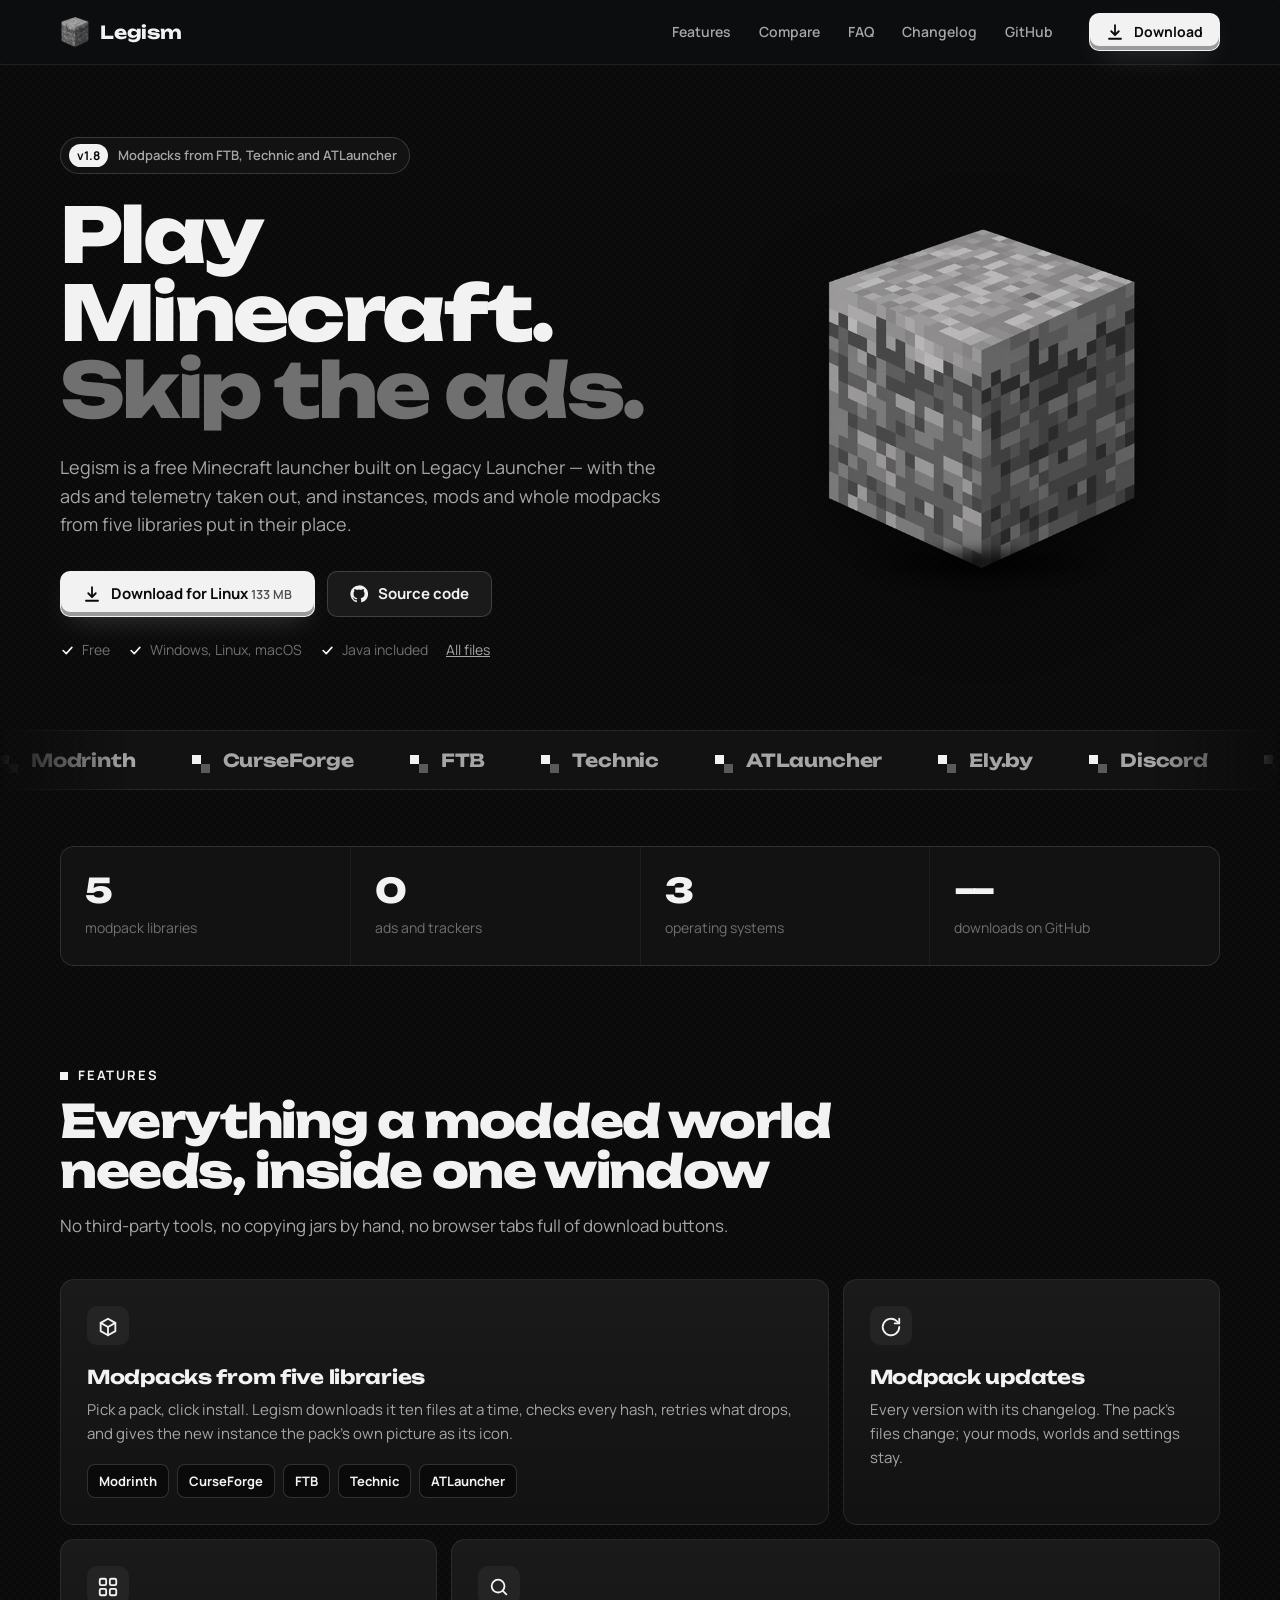
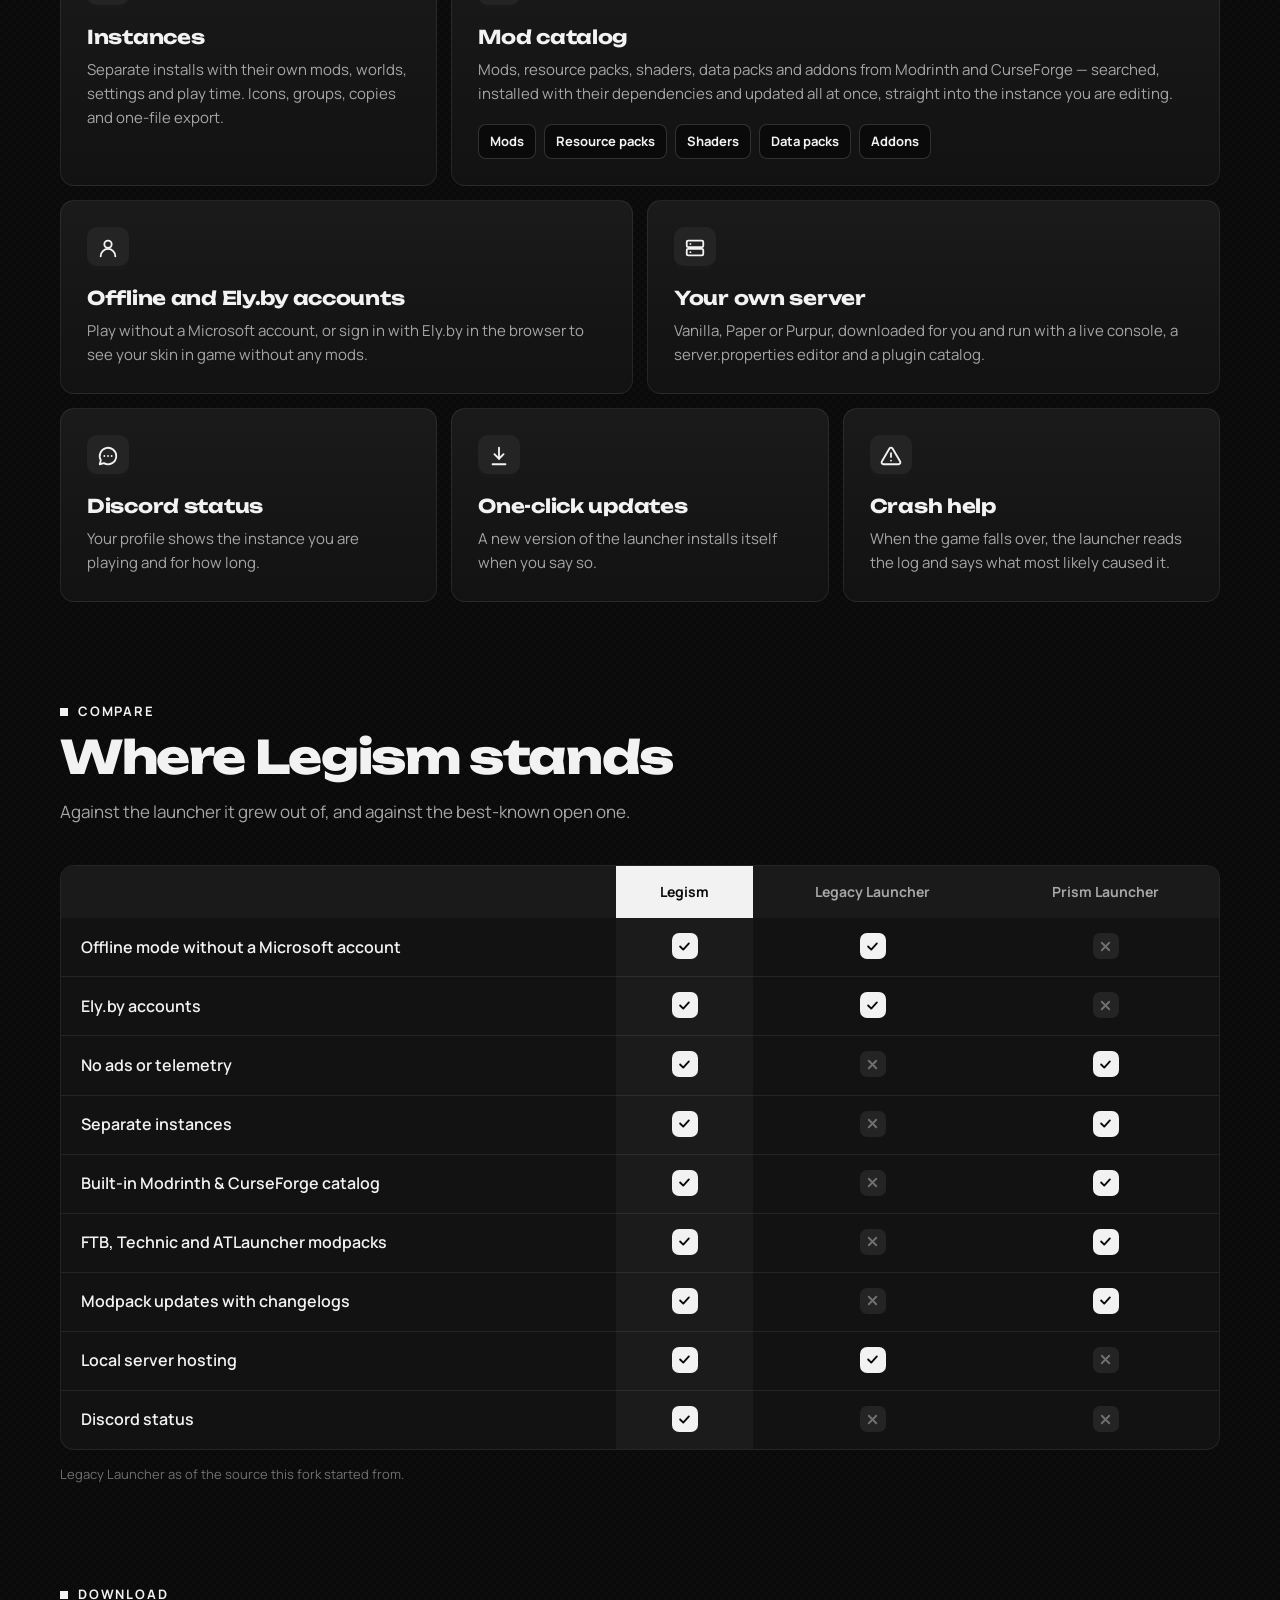
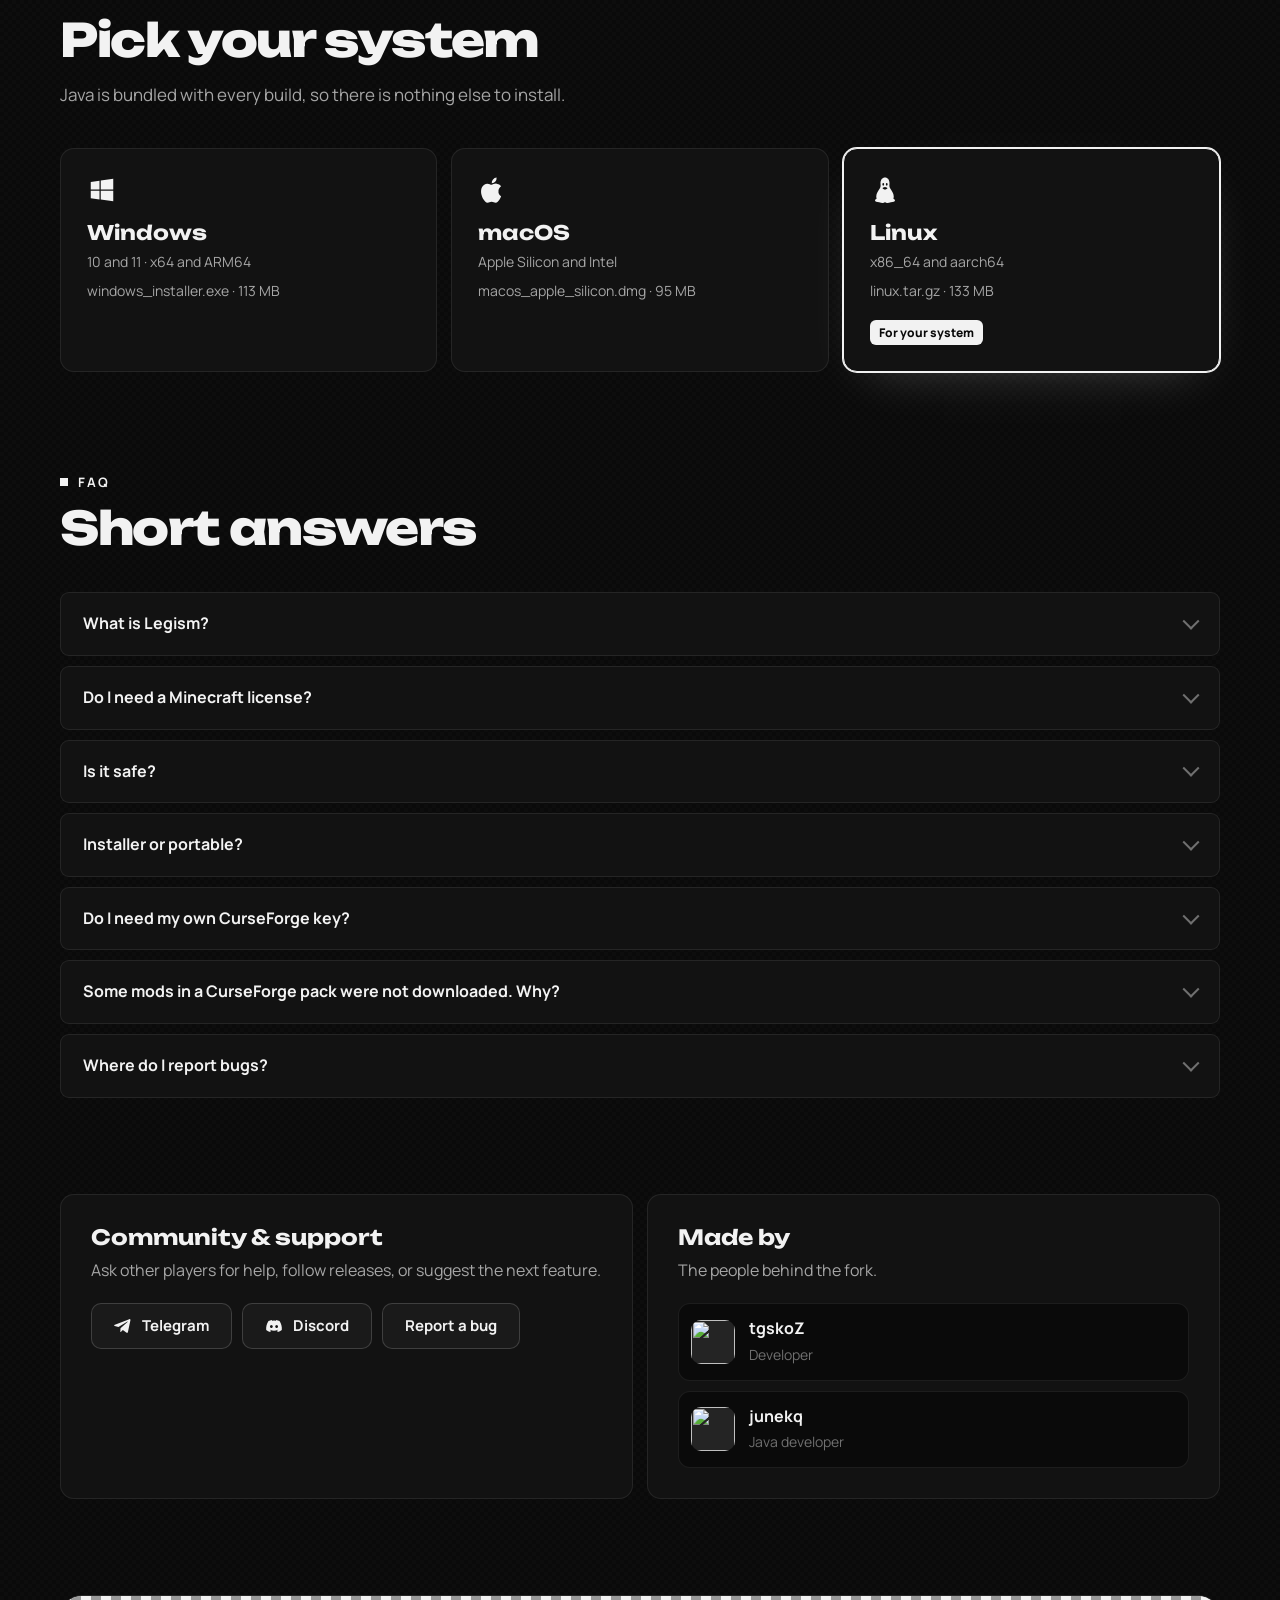
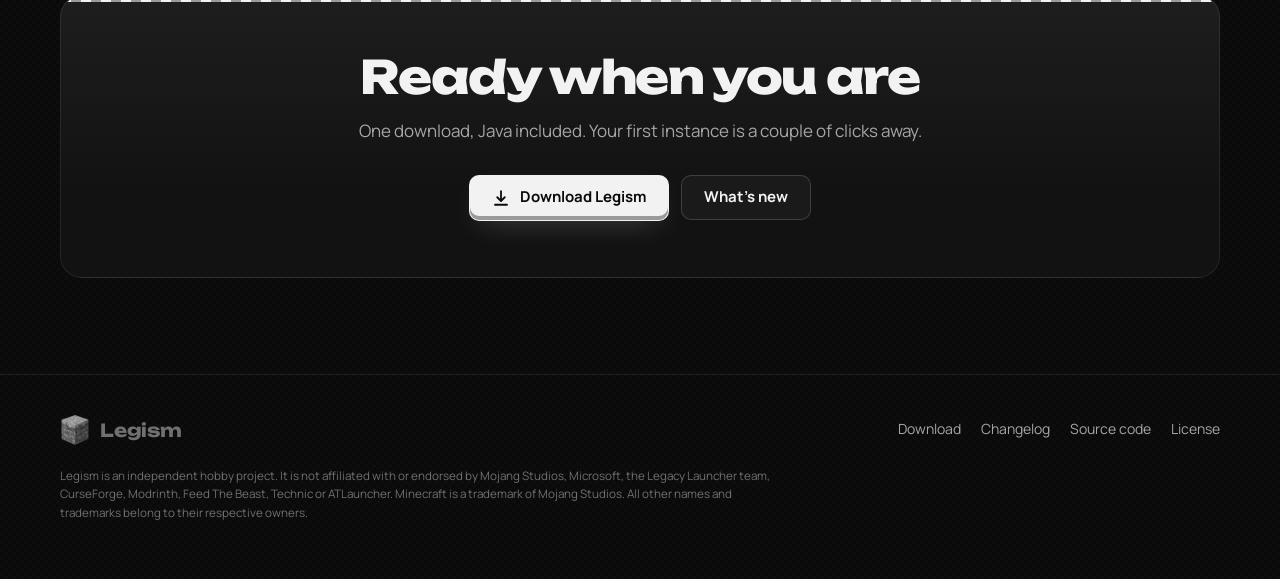
==== commit 8bfb8dd0: "Make the site black and white, and show the real logo The green accent is gone: white marks whatever" ====
--- a/index.html
+++ b/index.html
@@ -10,7 +10,7 @@
      search engines already show does not have to be learned again. -->
 <link rel="icon" type="image/png" href="images/favicon.png">
 <link rel="apple-touch-icon" href="images/favicon.png">
-<meta name="theme-color" content="#0d0e10">
+<meta name="theme-color" content="#0a0a0a">
 <meta property="og:title" content="Legism">
 <meta property="og:description" content="A free Minecraft launcher with no ads and no telemetry. Instances, mods and modpacks from Modrinth, CurseForge, FTB, Technic and ATLauncher.">
 <meta property="og:image" content="https://legism.github.io/images/legism-logo.png">
@@ -65,7 +65,7 @@
       <a href="changelog/">Changelog</a>
       <a href="https://github.com/Legismmc/legism" target="_blank" rel="noopener">GitHub</a>
     </nav>
-    <a class="btn btn-grass" href="download/">
+    <a class="btn btn-primary" href="download/">
       <svg viewBox="0 0 24 24" fill="none" stroke="currentColor" stroke-width="2.4" stroke-linecap="round" stroke-linejoin="round" aria-hidden="true"><path d="M12 3v12"/><path d="m7 11 5 5 5-5"/><path d="M4 21h16"/></svg>
       Download
     </a>
@@ -85,7 +85,7 @@
         put in their place.
       </p>
       <div class="cta">
-        <a class="btn btn-grass" id="hero-download" href="download/">
+        <a class="btn btn-primary" id="hero-download" href="download/">
           <svg viewBox="0 0 24 24" fill="none" stroke="currentColor" stroke-width="2.4" stroke-linecap="round" stroke-linejoin="round" aria-hidden="true"><path d="M12 3v12"/><path d="m7 11 5 5 5-5"/><path d="M4 21h16"/></svg>
           <span id="hero-download-label">Download Legism</span>
         </a>
@@ -101,8 +101,10 @@
         <span><a href="download/">All files</a></span>
       </div>
     </div>
-    <div class="cube-stage" aria-hidden="true">
-      <div class="cube"></div>
+    <div class="logo-stage">
+      <div class="logo-float">
+        <img class="logo-3d" src="images/legism-logo-512.png" alt="Legism logo" width="512" height="512">
+      </div>
     </div>
   </div>
 </section>
@@ -315,7 +317,7 @@
       <h2>Ready when you are</h2>
       <p class="sub">One download, Java included. Your first instance is a couple of clicks away.</p>
       <div class="cta">
-        <a class="btn btn-grass" href="download/">
+        <a class="btn btn-primary" href="download/">
           <svg viewBox="0 0 24 24" fill="none" stroke="currentColor" stroke-width="2.4" stroke-linecap="round" stroke-linejoin="round" aria-hidden="true"><path d="M12 3v12"/><path d="m7 11 5 5 5-5"/><path d="M4 21h16"/></svg>
           Download Legism
         </a>
--- a/assets/site.css
+++ b/assets/site.css
@@ -1,27 +1,25 @@
 /*
  * Legism site. One stylesheet for all three pages.
  *
- * Stone and grass: the logo is a cobblestone block, so the page is cut from the same
- * material - warm near-black stone, a faint pixel grain over everything, and one accent,
- * the green of a grass block's top, used only where something can be clicked or is good
- * news.
+ * Black and white: the logo is a grey cobblestone block, so the page is cut from the
+ * same material - near-black stone with a faint pixel grain, greys for everything
+ * secondary, and plain white for whatever can be clicked or matters most. No colour.
  */
 :root {
-  --stone-0: #0d0e10;
-  --stone-1: #141518;
-  --stone-2: #1b1d21;
-  --stone-3: #24272c;
-  --stone-4: #33373e;
+  --stone-0: #0a0a0a;
+  --stone-1: #121212;
+  --stone-2: #1a1a1a;
+  --stone-3: #242424;
+  --stone-4: #333333;
   --line: rgba(255, 255, 255, .08);
   --line-strong: rgba(255, 255, 255, .16);
-  --text: #eceae6;
-  --text-2: #a9a7a2;
-  --text-3: #75736f;
-  --grass: #7ccf5b;
-  --grass-deep: #4f9a37;
-  --grass-ink: #0f1a0a;
-  --dirt: #8a5a3b;
-  --bad: #c9665b;
+  --text: #f2f2f2;
+  --text-2: #a6a6a6;
+  --text-3: #707070;
+  --accent: #f2f2f2;
+  --accent-edge: #9a9a9a;
+  --accent-ink: #0a0a0a;
+  --mid: #5a5a5a;
   --radius: 14px;
   --radius-sm: 9px;
   --display: "Unbounded", "Manrope", system-ui, sans-serif;
@@ -41,7 +39,7 @@
   /* the pixel grain: two offset 4px checkers at very low contrast read as stone, not as
      a pattern, and cost nothing to draw */
   background-image:
-    radial-gradient(1200px 600px at 75% -10%, rgba(124, 207, 91, .07), transparent 60%),
+    radial-gradient(1200px 600px at 75% -10%, rgba(255, 255, 255, .045), transparent 60%),
     linear-gradient(45deg, rgba(255,255,255,.012) 25%, transparent 25%, transparent 75%, rgba(255,255,255,.012) 75%),
     linear-gradient(45deg, rgba(255,255,255,.012) 25%, transparent 25%, transparent 75%, rgba(255,255,255,.012) 75%);
   background-size: auto, 8px 8px, 8px 8px;
@@ -55,9 +53,9 @@
 
 img { max-width: 100%; display: block; }
 
-::selection { background: var(--grass); color: var(--grass-ink); }
-
-:focus-visible { outline: 2px solid var(--grass); outline-offset: 3px; border-radius: 4px; }
+::selection { background: var(--accent); color: var(--accent-ink); }
+
+:focus-visible { outline: 2px solid var(--accent); outline-offset: 3px; border-radius: 4px; }
 
 .wrap { width: min(var(--wrap), 100% - 32px); margin-inline: auto; }
 
@@ -135,17 +133,17 @@
 
 .btn svg { width: 18px; height: 18px; flex: none; }
 
-/* the primary button is a grass block seen from the side: green top edge, earth below */
-.btn-grass {
-  background: var(--grass);
+/* the primary button: white, with a grey bottom edge like the shaded side of a block */
+.btn-primary {
+  background: var(--accent);
   border-color: transparent;
-  color: var(--grass-ink);
-  box-shadow: inset 0 -4px 0 var(--grass-deep), 0 10px 30px -10px rgba(124, 207, 91, .55);
-}
-
-.btn-grass:hover { background: #8ad869; border-color: transparent; box-shadow: inset 0 -4px 0 var(--grass-deep), 0 14px 36px -10px rgba(124, 207, 91, .7); }
-
-.btn-grass small { font-weight: 600; opacity: .7; }
+  color: var(--accent-ink);
+  box-shadow: inset 0 -4px 0 var(--accent-edge), 0 10px 30px -12px rgba(255, 255, 255, .25);
+}
+
+.btn-primary:hover { background: #ffffff; border-color: transparent; box-shadow: inset 0 -4px 0 var(--accent-edge), 0 14px 36px -12px rgba(255, 255, 255, .35); }
+
+.btn-primary small { font-weight: 600; opacity: .7; }
 
 /* ---------------------------------------------------------------- hero */
 
@@ -175,8 +173,8 @@
 .eyebrow b {
   padding: 2px 8px;
   border-radius: 999px;
-  background: var(--grass);
-  color: var(--grass-ink);
+  background: var(--accent);
+  color: var(--accent-ink);
   font-size: 12px;
 }
 
@@ -187,10 +185,8 @@
 }
 
 .hero h1 .mark {
-  color: var(--grass);
-  /* a blocky underline, two pixels high, like a texture edge */
-  padding-bottom: .12em;
-  background: linear-gradient(var(--grass-deep), var(--grass-deep)) 0 100% / 100% 6px no-repeat;
+  /* grey rather than coloured: the second line stands out by contrast alone */
+  color: var(--text-3);
 }
 
 .hero .lead {
@@ -213,56 +209,49 @@
 
 .meta span { display: inline-flex; align-items: center; gap: 7px; }
 
-.meta svg { width: 15px; height: 15px; color: var(--grass); }
+.meta svg { width: 15px; height: 15px; color: var(--accent); }
 
 .meta a { color: var(--text-2); }
 
-/* the block */
-
-.cube-stage {
+/* the logo, standing in for itself: the real image, floating and tilting a little
+   towards the pointer */
+
+.logo-stage {
   position: relative;
-  height: 400px;
-  perspective: 1100px;
+  height: 420px;
+  perspective: 900px;
   display: grid;
   place-items: center;
 }
 
-.cube-stage::after {
+.logo-stage::after {
   /* its shadow on the ground */
   content: "";
   position: absolute;
-  bottom: 30px;
-  width: 260px;
-  height: 46px;
+  bottom: 26px;
+  width: 250px;
+  height: 40px;
   border-radius: 50%;
-  background: radial-gradient(closest-side, rgba(0,0,0,.75), transparent);
+  background: radial-gradient(closest-side, rgba(0,0,0,.85), transparent);
   filter: blur(4px);
-}
-
-.cube {
-  --size: 210px;
-  position: relative;
-  width: var(--size);
-  height: var(--size);
+  animation: shadow 6s ease-in-out infinite;
+}
+
+.logo-float { animation: float 6s ease-in-out infinite; }
+
+.logo-3d {
+  width: 340px;
+  height: auto;
   transform-style: preserve-3d;
-  transform: rotateX(-24deg) rotateY(38deg);
-  animation: float 6s ease-in-out infinite;
-}
-
-.cube .face {
-  position: absolute;
-  inset: 0;
-  background-size: 100% 100%;
-  image-rendering: pixelated;
-  box-shadow: inset 0 0 0 1px rgba(0,0,0,.25);
-}
-
-.cube .f1 { transform: translateZ(calc(var(--size) / 2)); filter: brightness(.92); }
-.cube .f2 { transform: rotateY(90deg) translateZ(calc(var(--size) / 2)); filter: brightness(.72); }
-.cube .f3 { transform: rotateY(180deg) translateZ(calc(var(--size) / 2)); filter: brightness(.6); }
-.cube .f4 { transform: rotateY(-90deg) translateZ(calc(var(--size) / 2)); filter: brightness(.8); }
-.cube .f5 { transform: rotateX(90deg) translateZ(calc(var(--size) / 2)); filter: brightness(1.08); }
-.cube .f6 { transform: rotateX(-90deg) translateZ(calc(var(--size) / 2)); filter: brightness(.45); }
+  transition: transform .25s ease-out;
+  filter: drop-shadow(0 30px 40px rgba(0,0,0,.55));
+  will-change: transform;
+}
+
+@keyframes shadow {
+  0%, 100% { transform: scale(1); opacity: 1; }
+  50% { transform: scale(.86); opacity: .7; }
+}
 
 @keyframes float {
   0%, 100% { translate: 0 0; }
@@ -272,9 +261,9 @@
 @media (max-width: 900px) {
   .hero { padding-top: 44px; }
   .hero .wrap { grid-template-columns: 1fr; }
-  .cube-stage { height: 280px; order: -1; }
-  .cube { --size: 150px; }
-  .cube-stage::after { width: 190px; bottom: 18px; }
+  .logo-stage { height: 290px; order: -1; }
+  .logo-3d { width: 220px; }
+  .logo-stage::after { width: 170px; bottom: 16px; }
 }
 
 /* ---------------------------------------------------------------- library band */
@@ -310,8 +299,8 @@
   content: "";
   width: 9px;
   height: 9px;
-  background: var(--grass);
-  box-shadow: 9px 9px 0 var(--dirt);
+  background: var(--accent);
+  box-shadow: 9px 9px 0 var(--mid);
   margin-right: 8px;
 }
 
@@ -326,7 +315,7 @@
   align-items: center;
   gap: 10px;
   margin: 0 0 14px;
-  color: var(--grass);
+  color: var(--accent);
   font: 700 13px/1 var(--body);
   letter-spacing: .14em;
   text-transform: uppercase;
@@ -398,7 +387,7 @@
   margin-bottom: 18px;
   border-radius: 10px;
   background: var(--stone-3);
-  color: var(--grass);
+  color: var(--accent);
   box-shadow: inset 0 -3px 0 rgba(0,0,0,.3);
 }
 
@@ -447,17 +436,17 @@
 
 .compare thead th { color: var(--text-2); font-size: 14px; font-weight: 700; background: var(--stone-2); }
 
-.compare thead th.us { color: var(--grass-ink); background: var(--grass); }
+.compare thead th.us { color: var(--accent-ink); background: var(--accent); }
 
 .compare tbody th { text-align: left; font-weight: 600; color: var(--text); }
 
-.compare td.us { background: rgba(124, 207, 91, .06); }
+.compare td.us { background: rgba(255, 255, 255, .04); }
 
 .yes, .no { display: inline-grid; place-items: center; width: 26px; height: 26px; border-radius: 7px; }
 
-.yes { background: rgba(124, 207, 91, .16); color: var(--grass); }
-
-.no { background: rgba(201, 102, 91, .12); color: var(--bad); }
+.yes { background: var(--accent); color: var(--accent-ink); }
+
+.no { background: var(--stone-3); color: var(--text-3); }
 
 .yes svg, .no svg { width: 15px; height: 15px; }
 
@@ -481,7 +470,7 @@
 
 .os:hover { border-color: var(--line-strong); transform: translateY(-2px); background: var(--stone-2); }
 
-.os.mine { border-color: var(--grass); box-shadow: 0 0 0 1px var(--grass), 0 18px 50px -24px rgba(124, 207, 91, .6); }
+.os.mine { border-color: var(--accent); box-shadow: 0 0 0 1px var(--accent), 0 18px 50px -24px rgba(255, 255, 255, .25); }
 
 .os svg { width: 30px; height: 30px; margin-bottom: 10px; }
 
@@ -494,8 +483,8 @@
   margin-top: 12px;
   padding: 3px 9px;
   border-radius: 6px;
-  background: var(--grass);
-  color: var(--grass-ink);
+  background: var(--accent);
+  color: var(--accent-ink);
   font-size: 12px;
   font-weight: 800;
   font-style: normal;
@@ -547,7 +536,7 @@
 
 .faq details p { margin: 0; padding: 0 22px 20px; color: var(--text-2); }
 
-.faq a, .prose a { color: var(--grass); }
+.faq a, .prose a { color: var(--text); text-decoration-color: var(--text-3); text-underline-offset: 3px; }
 
 /* community and people */
 
@@ -599,21 +588,21 @@
   border: 1px solid var(--line);
   border-radius: 22px;
   background:
-    linear-gradient(180deg, rgba(124, 207, 91, .1), transparent 70%),
+    linear-gradient(180deg, rgba(255, 255, 255, .05), transparent 70%),
     var(--stone-1);
   text-align: center;
   overflow: hidden;
 }
 
 .final::before {
-  /* a strip of grass along the top edge, pixel by pixel */
+  /* a pixel strip along the top edge, like the edge of a block */
   content: "";
   position: absolute;
   inset: 0 0 auto;
   height: 10px;
   background:
-    linear-gradient(90deg, var(--grass) 50%, var(--grass-deep) 50%) 0 0 / 20px 6px repeat-x,
-    linear-gradient(var(--grass), var(--grass)) 0 0 / 100% 4px no-repeat;
+    linear-gradient(90deg, var(--accent) 50%, var(--accent-edge) 50%) 0 0 / 20px 6px repeat-x,
+    linear-gradient(var(--accent), var(--accent)) 0 0 / 100% 4px no-repeat;
 }
 
 .final h2 { margin: 0 auto; }
@@ -660,7 +649,7 @@
   border: 1px solid var(--line);
   border-radius: var(--radius);
   background:
-    linear-gradient(120deg, rgba(124, 207, 91, .09), transparent 55%),
+    linear-gradient(120deg, rgba(255, 255, 255, .05), transparent 55%),
     var(--stone-1);
 }
 
@@ -698,9 +687,9 @@
   transition: border-color .15s, background .15s;
 }
 
-.file:hover { border-color: var(--grass); background: var(--stone-2); }
-
-.file svg { width: 18px; height: 18px; color: var(--grass); flex: none; }
+.file:hover { border-color: var(--accent); background: var(--stone-2); }
+
+.file svg { width: 18px; height: 18px; color: var(--accent); flex: none; }
 
 .file b { font-size: 15px; }
 
@@ -738,7 +727,7 @@
   top: 8px;
   bottom: 8px;
   width: 2px;
-  background: linear-gradient(var(--grass), var(--line) 30%);
+  background: linear-gradient(var(--accent), var(--line) 30%);
 }
 
 .release {
@@ -760,7 +749,7 @@
   box-shadow: inset 0 -3px 0 rgba(0,0,0,.35);
 }
 
-.release.latest::before { background: var(--grass); box-shadow: inset 0 -3px 0 var(--grass-deep); }
+.release.latest::before { background: var(--accent); box-shadow: inset 0 -3px 0 var(--accent-edge); }
 
 .rel-head { display: flex; flex-wrap: wrap; align-items: baseline; gap: 10px 14px; }
 
@@ -769,8 +758,8 @@
 .rel-latest {
   padding: 3px 8px;
   border-radius: 6px;
-  background: var(--grass);
-  color: var(--grass-ink);
+  background: var(--accent);
+  color: var(--accent-ink);
   font-size: 12px;
   font-weight: 800;
 }
@@ -791,11 +780,11 @@
 
 .notes li { margin: 4px 0; }
 
-.notes li::marker { color: var(--grass); }
+.notes li::marker { color: var(--accent); }
 
 .notes strong { color: var(--text); }
 
-.notes a, .rel-links a { color: var(--grass); }
+.notes a, .rel-links a { color: var(--text); text-underline-offset: 3px; }
 
 .rel-links { margin: 18px 0 0; font-size: 14px; font-weight: 700; }
 
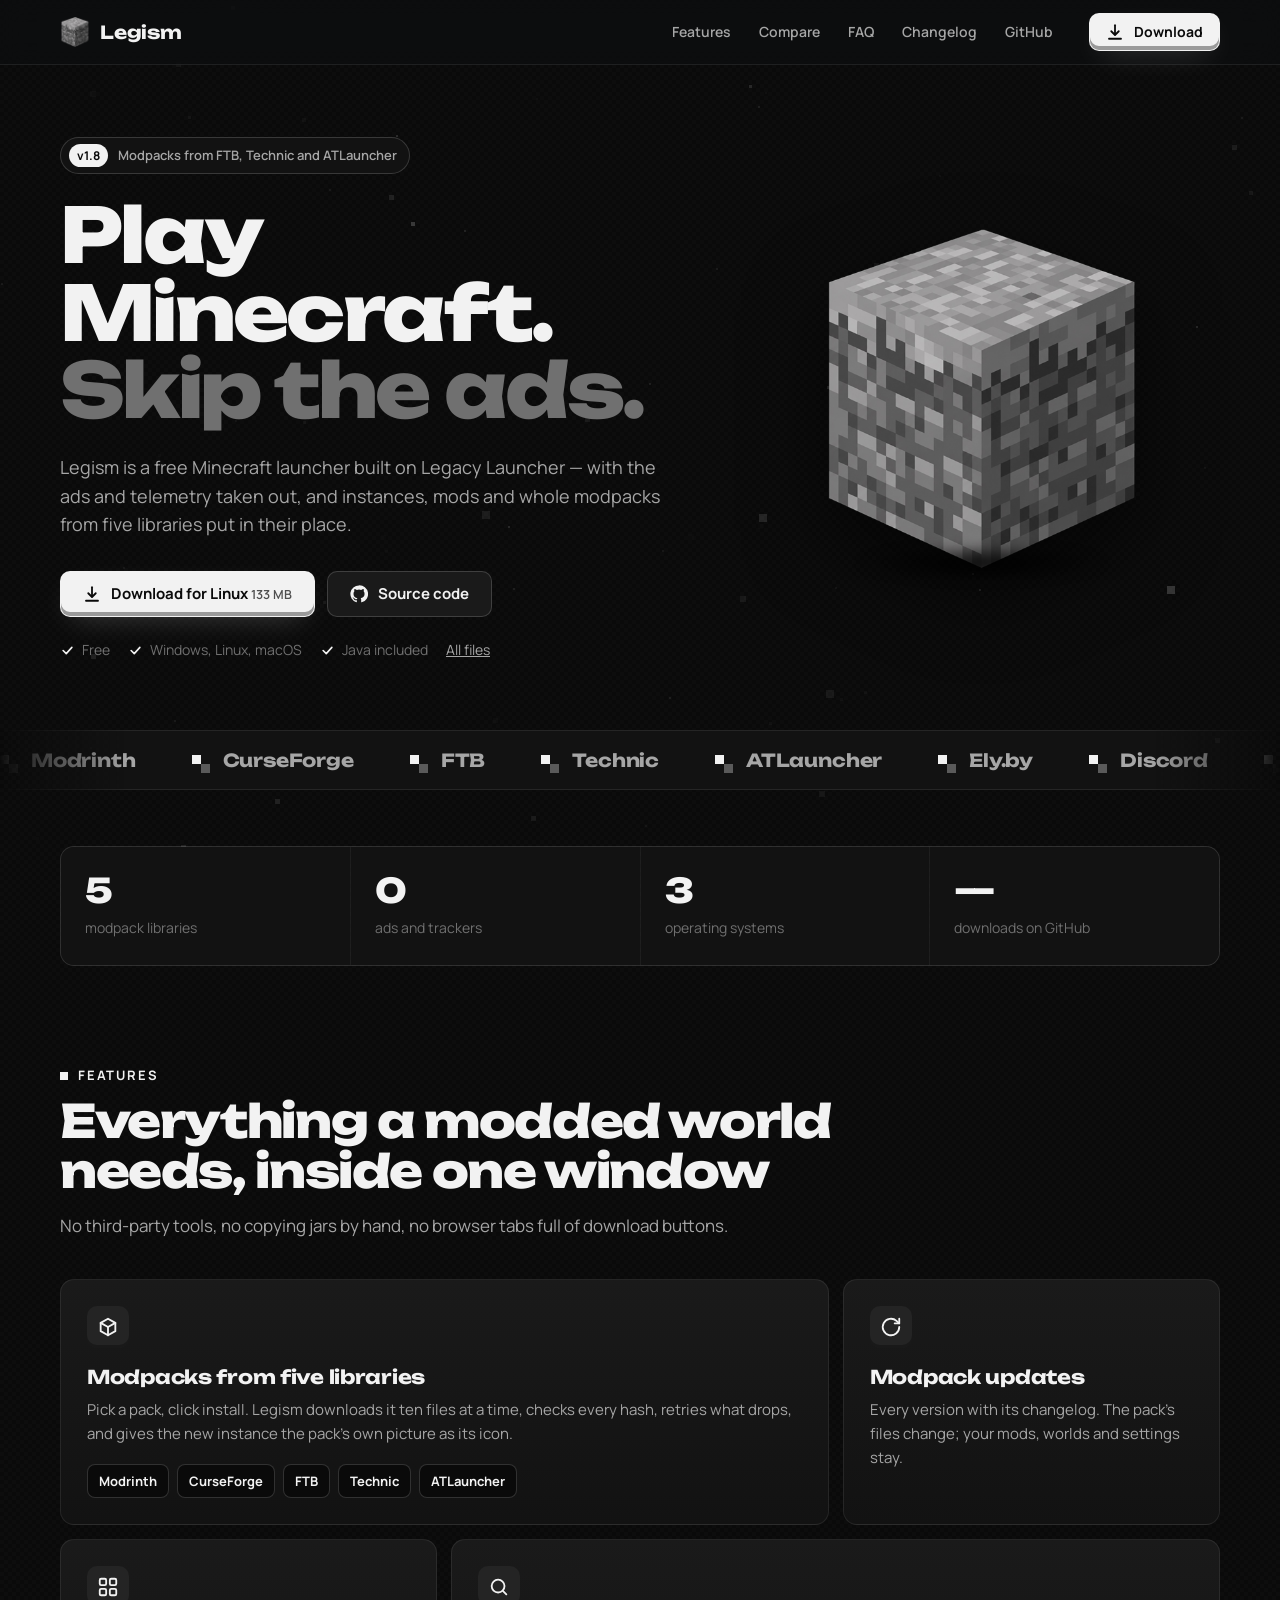
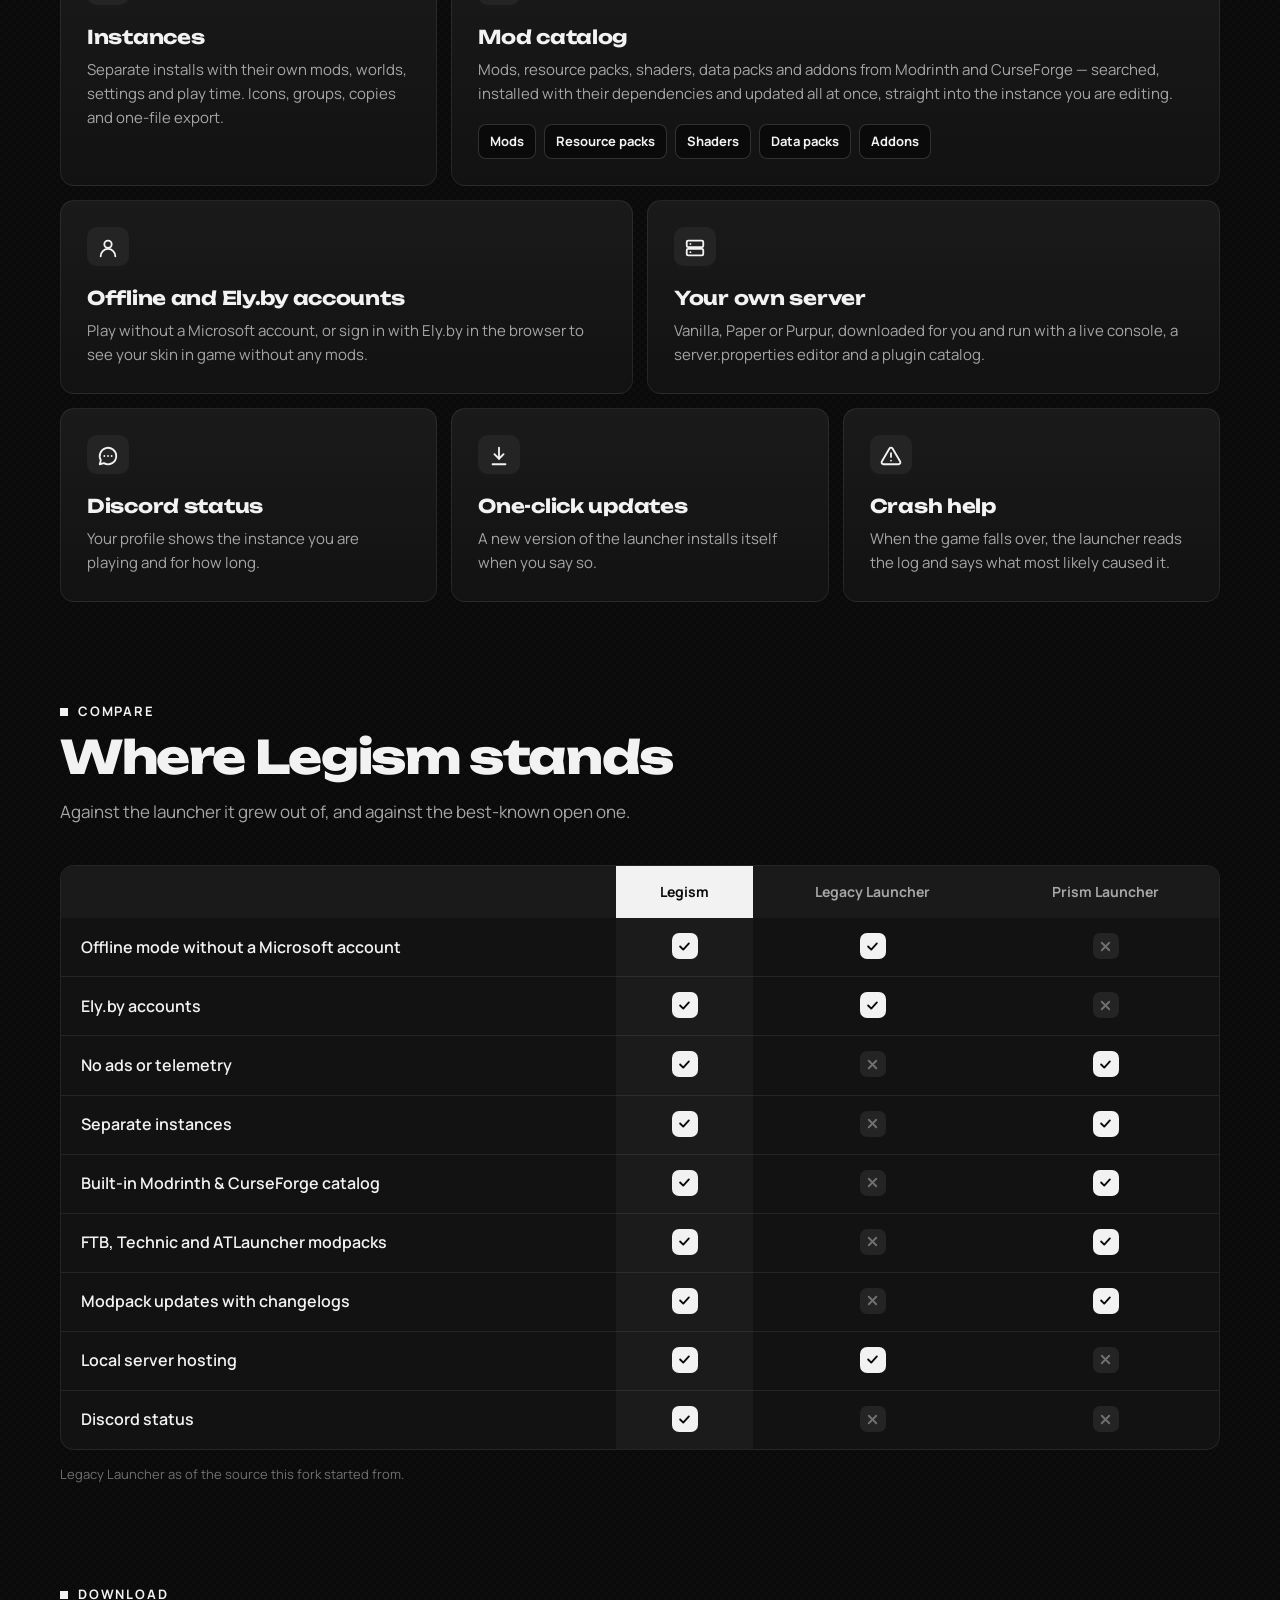
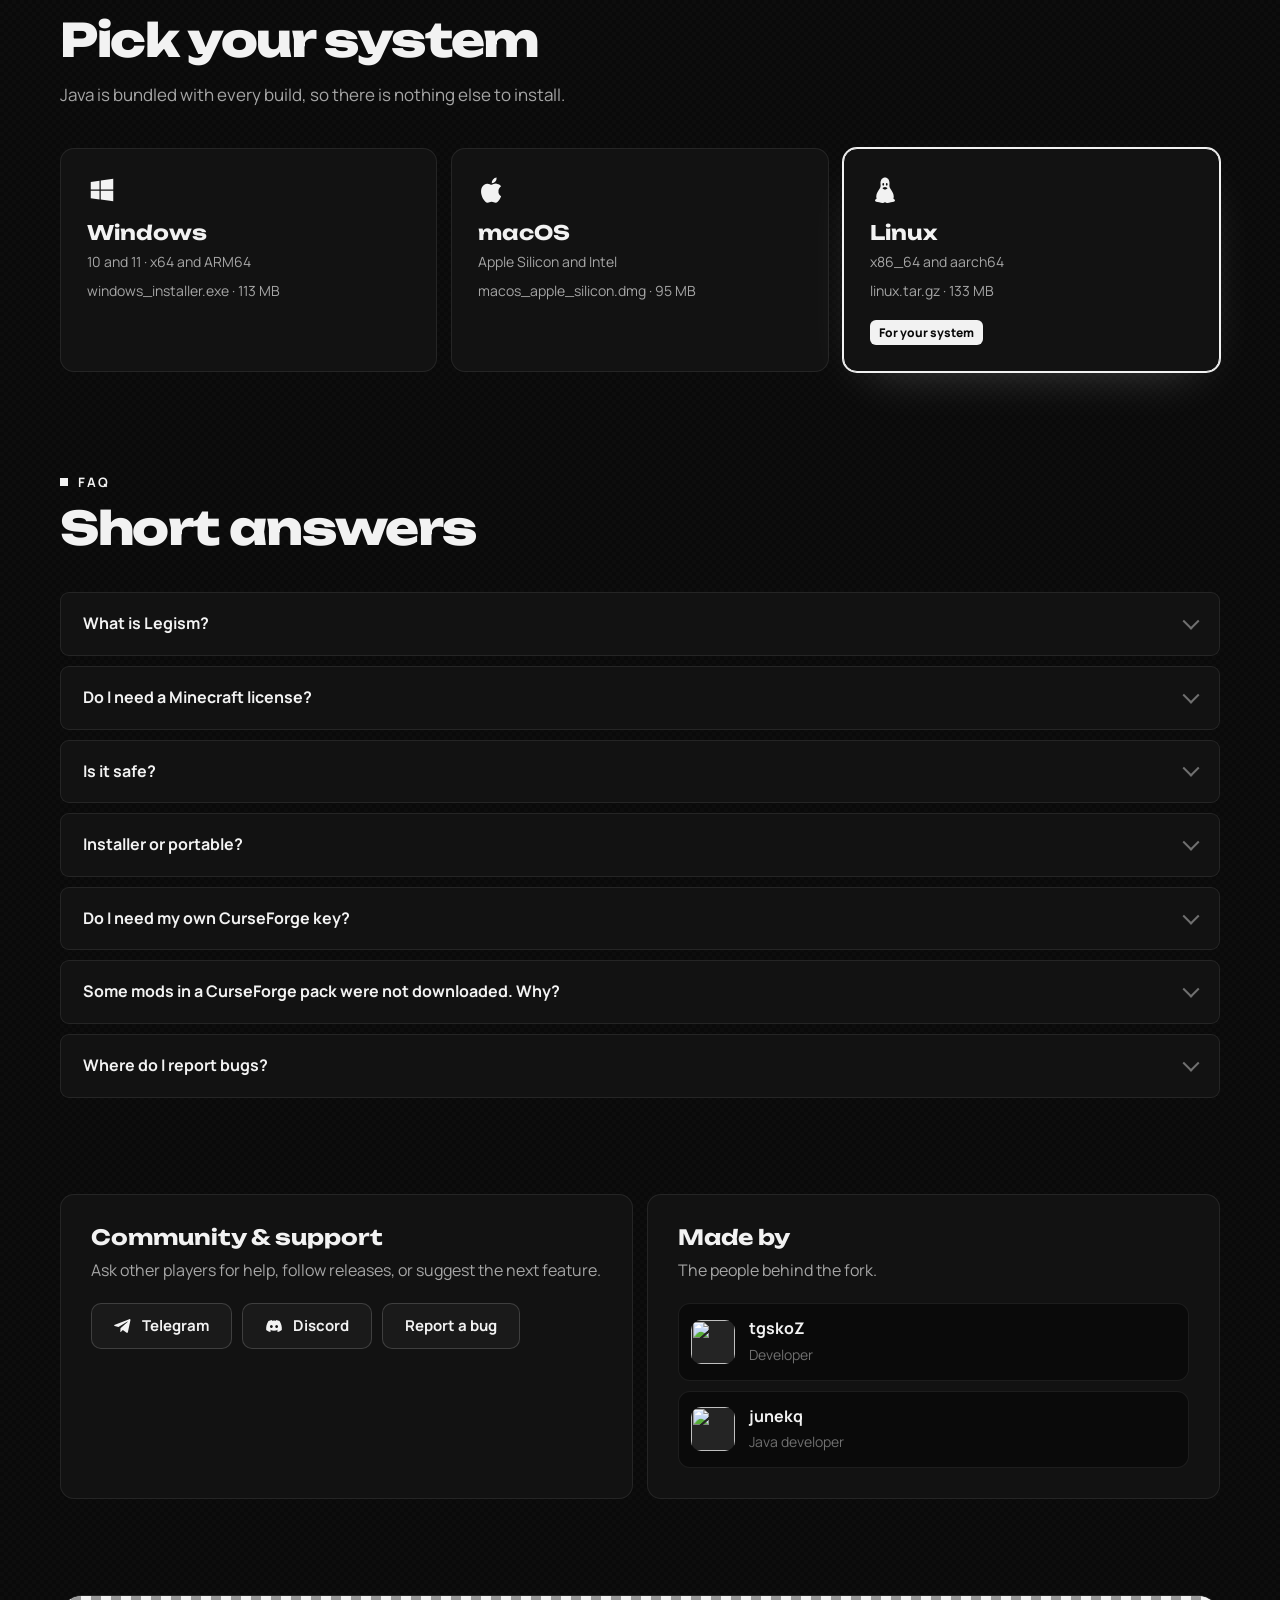
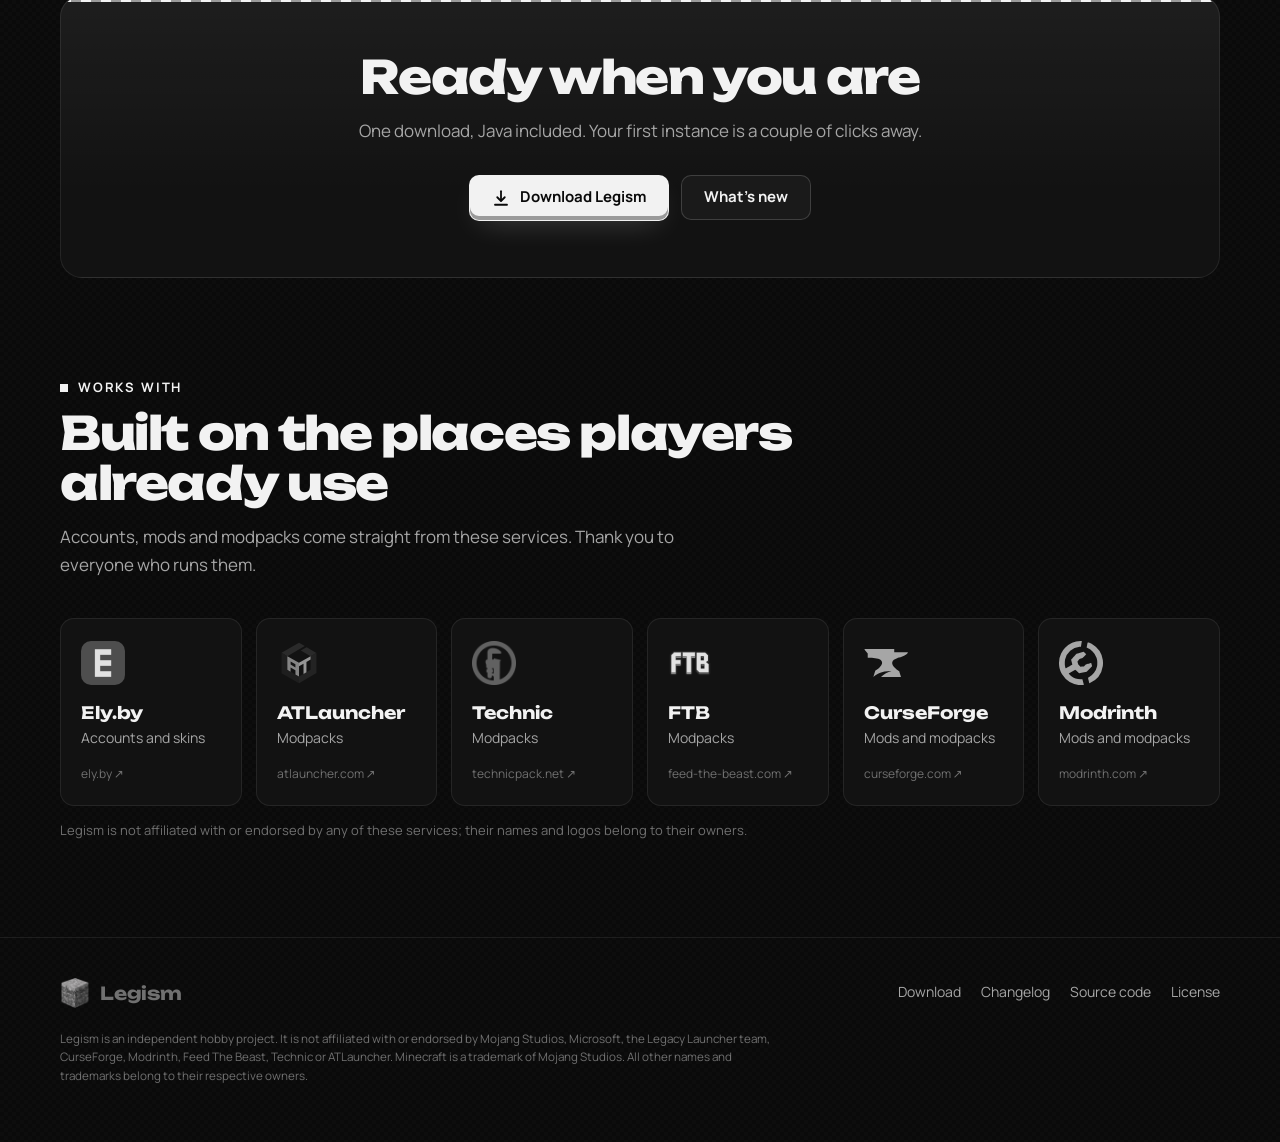
==== commit 913acd57: "Add a "Works with" section linking every service Legism builds on Ely.by, ATLauncher, Technic, FTB, " ====
--- a/index.html
+++ b/index.html
@@ -327,6 +327,43 @@
   </div>
 </section>
 
+<section id="works-with">
+  <div class="wrap">
+    <div class="head reveal">
+      <p class="kicker">Works with</p>
+      <h2>Built on the places players already use</h2>
+      <p class="sub">Accounts, mods and modpacks come straight from these services. Thank you to everyone who runs them.</p>
+    </div>
+    <div class="partners">
+      <a class="partner reveal" href="https://ely.by/" target="_blank" rel="noopener">
+        <img class="partner-logo raster" src="images/partners/ely.png" alt="" width="44" height="44" loading="lazy">
+        <b>Ely.by</b><span>Accounts and skins</span><em>ely.by</em>
+      </a>
+      <a class="partner reveal" href="https://atlauncher.com/" target="_blank" rel="noopener">
+        <img class="partner-logo raster" src="images/partners/atlauncher.svg" alt="" width="44" height="44" loading="lazy">
+        <b>ATLauncher</b><span>Modpacks</span><em>atlauncher.com</em>
+      </a>
+      <a class="partner reveal" href="https://www.technicpack.net/" target="_blank" rel="noopener">
+        <img class="partner-logo raster" src="images/partners/technic.png" alt="" width="44" height="44" loading="lazy">
+        <b>Technic</b><span>Modpacks</span><em>technicpack.net</em>
+      </a>
+      <a class="partner reveal" href="https://www.feed-the-beast.com/" target="_blank" rel="noopener">
+        <img class="partner-logo raster" src="images/partners/ftb.png" alt="" width="44" height="44" loading="lazy">
+        <b>FTB</b><span>Modpacks</span><em>feed-the-beast.com</em>
+      </a>
+      <a class="partner reveal" href="https://www.curseforge.com/minecraft" target="_blank" rel="noopener">
+        <svg class="partner-logo" viewBox="0 0 24 24" fill="currentColor" aria-hidden="true"><path d="M18.326 9.2145S23.2261 8.4418 24 6.1882h-7.5066V4.4H0l2.0318 2.3576V9.173s5.1267-.2665 7.1098 1.2372c2.7146 2.516-3.053 5.917-3.053 5.917L5.0995 19.6c1.5465-1.4726 4.494-3.3775 9.8983-3.2857-2.0565.65-4.1245 1.6651-5.7344 3.2857h10.9248l-1.0288-3.2726s-7.918-4.6688-.8336-7.1127z"/></svg>
+        <b>CurseForge</b><span>Mods and modpacks</span><em>curseforge.com</em>
+      </a>
+      <a class="partner reveal" href="https://modrinth.com/" target="_blank" rel="noopener">
+        <svg class="partner-logo" viewBox="0 0 24 24" fill="currentColor" aria-hidden="true"><path d="M12.252.004a11.78 11.768 0 0 0-8.92 3.73 11 10.999 0 0 0-2.17 3.11 11.37 11.359 0 0 0-1.16 5.169c0 1.42.17 2.5.6 3.77.24.759.77 1.899 1.17 2.529a12.3 12.298 0 0 0 8.85 5.639c.44.05 2.54.07 2.76.02.2-.04.22.1-.26-1.7l-.36-1.37-1.01-.06a8.5 8.489 0 0 1-5.18-1.8 5.34 5.34 0 0 1-1.3-1.26c0-.05.34-.28.74-.5a37.572 37.545 0 0 1 2.88-1.629c.03 0 .5.45 1.06.98l1 .97 2.07-.43 2.06-.43 1.47-1.47c.8-.8 1.48-1.5 1.48-1.52 0-.09-.42-1.63-.46-1.7-.04-.06-.2-.03-1.02.18-.53.13-1.2.3-1.45.4l-.48.15-.53.53-.53.53-.93.1-.93.07-.52-.5a2.7 2.7 0 0 1-.96-1.7l-.13-.6.43-.57c.68-.9.68-.9 1.46-1.1.4-.1.65-.2.83-.33.13-.099.65-.579 1.14-1.069l.9-.9-.7-.7-.7-.7-1.95.54c-1.07.3-1.96.53-1.97.53-.03 0-2.23 2.48-2.63 2.97l-.29.35.28 1.03c.16.56.3 1.16.31 1.34l.03.3-.34.23c-.37.23-2.22 1.3-2.84 1.63-.36.2-.37.2-.44.1-.08-.1-.23-.6-.32-1.03-.18-.86-.17-2.75.02-3.73a8.84 8.839 0 0 1 7.9-6.93c.43-.03.77-.08.78-.1.06-.17.5-2.999.47-3.039-.01-.02-.1-.02-.2-.03Zm3.68.67c-.2 0-.3.1-.37.38-.06.23-.46 2.42-.46 2.52 0 .04.1.11.22.16a8.51 8.499 0 0 1 2.99 2 8.38 8.379 0 0 1 2.16 3.449 6.9 6.9 0 0 1 .4 2.8c0 1.07 0 1.27-.1 1.73a9.37 9.369 0 0 1-1.76 3.769c-.32.4-.98 1.06-1.37 1.38-.38.32-1.54 1.1-1.7 1.14-.1.03-.1.06-.07.26.03.18.64 2.56.7 2.78l.06.06a12.07 12.058 0 0 0 7.27-9.4c.13-.77.13-2.58 0-3.4a11.96 11.948 0 0 0-5.73-8.578c-.7-.42-2.05-1.06-2.25-1.06Z"/></svg>
+        <b>Modrinth</b><span>Mods and modpacks</span><em>modrinth.com</em>
+      </a>
+    </div>
+    <p class="note reveal">Legism is not affiliated with or endorsed by any of these services; their names and logos belong to their owners.</p>
+  </div>
+</section>
+
 </main>
 
 <footer>
--- a/assets/site.css
+++ b/assets/site.css
@@ -371,10 +371,14 @@
   border-radius: var(--radius);
   background: linear-gradient(180deg, var(--stone-2), var(--stone-1));
   overflow: hidden;
-  transition: border-color .2s, transform .2s;
-}
-
-.tile:hover { border-color: var(--line-strong); transform: translateY(-2px); }
+  transition: border-color .25s, transform .2s ease-out, box-shadow .3s;
+}
+
+.tile:hover {
+  border-color: var(--line-strong);
+  transform: perspective(900px) rotateX(var(--rx, 0deg)) rotateY(var(--ry, 0deg)) translateY(-4px);
+  box-shadow: 0 24px 50px -28px rgba(0, 0, 0, .9);
+}
 
 .tile.wide { grid-column: span 3; }
 .tile.big { grid-column: span 4; }
@@ -465,10 +469,15 @@
   border-radius: var(--radius);
   background: var(--stone-1);
   text-decoration: none;
-  transition: border-color .2s, transform .2s, background .2s;
-}
-
-.os:hover { border-color: var(--line-strong); transform: translateY(-2px); background: var(--stone-2); }
+  transition: border-color .25s, transform .2s ease-out, background .25s, box-shadow .3s;
+}
+
+.os:hover {
+  border-color: var(--line-strong);
+  background: var(--stone-2);
+  transform: perspective(900px) rotateX(var(--rx, 0deg)) rotateY(var(--ry, 0deg)) translateY(-4px);
+  box-shadow: 0 24px 50px -28px rgba(0, 0, 0, .9);
+}
 
 .os.mine { border-color: var(--accent); box-shadow: 0 0 0 1px var(--accent), 0 18px 50px -24px rgba(255, 255, 255, .25); }
 
@@ -790,6 +799,210 @@
 
 .state { color: var(--text-3); }
 
+/* ---------------------------------------------------------------- works with */
+
+.partners { display: grid; grid-template-columns: repeat(6, 1fr); gap: 14px; }
+
+@media (max-width: 1000px) { .partners { grid-template-columns: repeat(3, 1fr); } }
+
+@media (max-width: 560px) { .partners { grid-template-columns: repeat(2, 1fr); } }
+
+.partner {
+  display: flex;
+  flex-direction: column;
+  align-items: flex-start;
+  gap: 4px;
+  padding: 22px 20px;
+  border: 1px solid var(--line);
+  border-radius: var(--radius);
+  background: var(--stone-1);
+  color: var(--text-2);
+  text-decoration: none;
+  transition: border-color .25s, transform .2s ease-out, background .25s, color .25s, box-shadow .3s;
+}
+
+.partner:hover {
+  border-color: var(--line-strong);
+  background: var(--stone-2);
+  color: var(--text);
+  transform: perspective(900px) rotateX(var(--rx, 0deg)) rotateY(var(--ry, 0deg)) translateY(-4px);
+  box-shadow: 0 24px 50px -28px rgba(0, 0, 0, .9);
+}
+
+.partner-logo {
+  width: 44px;
+  height: 44px;
+  margin-bottom: 14px;
+  border-radius: 10px;
+  transition: transform .35s cubic-bezier(.3, 1.6, .5, 1), filter .3s;
+}
+
+/* their own logos are in colour; the page is not, so they are shown in grey and
+   brighten when pointed at */
+.partner-logo.raster { filter: grayscale(1) brightness(.85) contrast(1.1); }
+
+.partner:hover .partner-logo { transform: scale(1.1) rotate(-4deg); }
+
+.partner:hover .partner-logo.raster { filter: grayscale(1) brightness(1.25) contrast(1.1); }
+
+.partner b { color: var(--text); font: 700 17px/1.2 var(--display); }
+
+.partner span { font-size: 14px; }
+
+.partner em {
+  margin-top: 10px;
+  color: var(--text-3);
+  font-size: 12px;
+  font-style: normal;
+  transition: color .25s;
+}
+
+.partner em::after { content: " ↗"; }
+
+.partner:hover em { color: var(--text-2); }
+
+/* ---------------------------------------------------------------- living background */
+
+/* drawn by site.js: drifting grey pixels, and a fading pixel trail behind the pointer */
+#bg {
+  position: fixed;
+  inset: 0;
+  z-index: -1;
+  width: 100%;
+  height: 100%;
+  pointer-events: none;
+}
+
+/* ---------------------------------------------------------------- hover light */
+
+/*
+ * Every card answers the pointer: a soft light follows it across the inside, and the
+ * border catches it like an edge in a beam. Position comes from --mx / --my, which
+ * site.js keeps up to date while the pointer is over the card.
+ */
+.glow { position: relative; isolation: isolate; }
+
+.glow > * { position: relative; z-index: 1; }
+
+.glow::before,
+.glow::after {
+  content: "";
+  position: absolute;
+  inset: 0;
+  z-index: 0;
+  border-radius: inherit;
+  pointer-events: none;
+  opacity: 0;
+  transition: opacity .35s;
+}
+
+.glow::before {
+  background: radial-gradient(460px circle at var(--mx, 50%) var(--my, 50%), rgba(255, 255, 255, .075), transparent 45%);
+}
+
+.glow::after {
+  padding: 1px;
+  background: radial-gradient(260px circle at var(--mx, 50%) var(--my, 50%), rgba(255, 255, 255, .7), transparent 60%);
+  -webkit-mask: linear-gradient(#000 0 0) content-box, linear-gradient(#000 0 0);
+  -webkit-mask-composite: xor;
+  mask: linear-gradient(#000 0 0) content-box, linear-gradient(#000 0 0);
+  mask-composite: exclude;
+}
+
+.glow:hover::before,
+.glow:hover::after { opacity: 1; }
+
+/* the feature icon turns over to white, with a small pop */
+.tile .ico { transition: background .25s, color .25s, transform .35s cubic-bezier(.3, 1.6, .5, 1); }
+
+.tile:hover .ico { background: var(--accent); color: var(--accent-ink); transform: scale(1.08) rotate(-6deg); }
+
+/* chips rise one after another */
+.chips span { transition: transform .25s ease, border-color .25s, background .25s; }
+
+.tile:hover .chips span { transform: translateY(-3px); border-color: rgba(255, 255, 255, .3); background: var(--stone-2); }
+
+.tile:hover .chips span:nth-child(2) { transition-delay: .03s; }
+.tile:hover .chips span:nth-child(3) { transition-delay: .06s; }
+.tile:hover .chips span:nth-child(4) { transition-delay: .09s; }
+.tile:hover .chips span:nth-child(5) { transition-delay: .12s; }
+
+/* system cards: the logo grows and an arrow slides in */
+.os svg { transition: transform .35s cubic-bezier(.3, 1.6, .5, 1); }
+
+.os:hover svg { transform: scale(1.15) translateY(-2px); }
+
+.os b::after {
+  content: " →";
+  display: inline-block;
+  opacity: 0;
+  transform: translateX(-8px);
+  transition: opacity .25s, transform .25s;
+}
+
+.os:hover b::after { opacity: 1; transform: none; }
+
+/* stats: the number lifts */
+.stat { transition: background .25s; }
+
+.stat b { transition: transform .3s cubic-bezier(.3, 1.6, .5, 1); }
+
+.stat:hover { background: var(--stone-2); }
+
+.stat:hover b { transform: translateY(-3px) scale(1.06); transform-origin: left bottom; }
+
+/* the comparison row under the pointer lights up across all its columns */
+.compare tbody tr { transition: background .2s; }
+
+.compare tbody tr:hover { background: rgba(255, 255, 255, .045); }
+
+.compare tbody tr:hover td.us { background: rgba(255, 255, 255, .09); }
+
+.compare tbody tr:hover .yes { transform: scale(1.12); }
+
+.yes, .no { transition: transform .25s cubic-bezier(.3, 1.6, .5, 1); }
+
+/* questions */
+.faq details { transition: border-color .25s, background .25s; }
+
+.faq details:hover { border-color: var(--line-strong); background: var(--stone-2); }
+
+.faq details:hover summary::after { border-color: var(--text); }
+
+/* people and files */
+.person { transition: border-color .25s, transform .25s, background .25s; }
+
+.person:hover { transform: translateX(4px); background: var(--stone-2); }
+
+.person img { transition: transform .35s cubic-bezier(.3, 1.6, .5, 1); }
+
+.person:hover img { transform: rotate(-6deg) scale(1.06); }
+
+.file { transition: border-color .15s, background .15s, transform .2s; }
+
+.file:hover { transform: translateX(3px); }
+
+.file svg { transition: transform .3s cubic-bezier(.3, 1.6, .5, 1); }
+
+.file:hover svg { transform: translateY(2px); }
+
+/* buttons: a light sweep across */
+.btn { position: relative; overflow: hidden; }
+
+.btn::after {
+  content: "";
+  position: absolute;
+  inset: 0;
+  background: linear-gradient(105deg, transparent 35%, rgba(255, 255, 255, .22) 50%, transparent 65%);
+  transform: translateX(-120%);
+  transition: transform .6s ease;
+  pointer-events: none;
+}
+
+.btn-primary::after { background: linear-gradient(105deg, transparent 35%, rgba(0, 0, 0, .12) 50%, transparent 65%); }
+
+.btn:hover::after { transform: translateX(120%); }
+
 /* ---------------------------------------------------------------- reveal on scroll */
 
 .js .reveal { opacity: 0; transform: translateY(18px); transition: opacity .6s ease, transform .6s ease; }
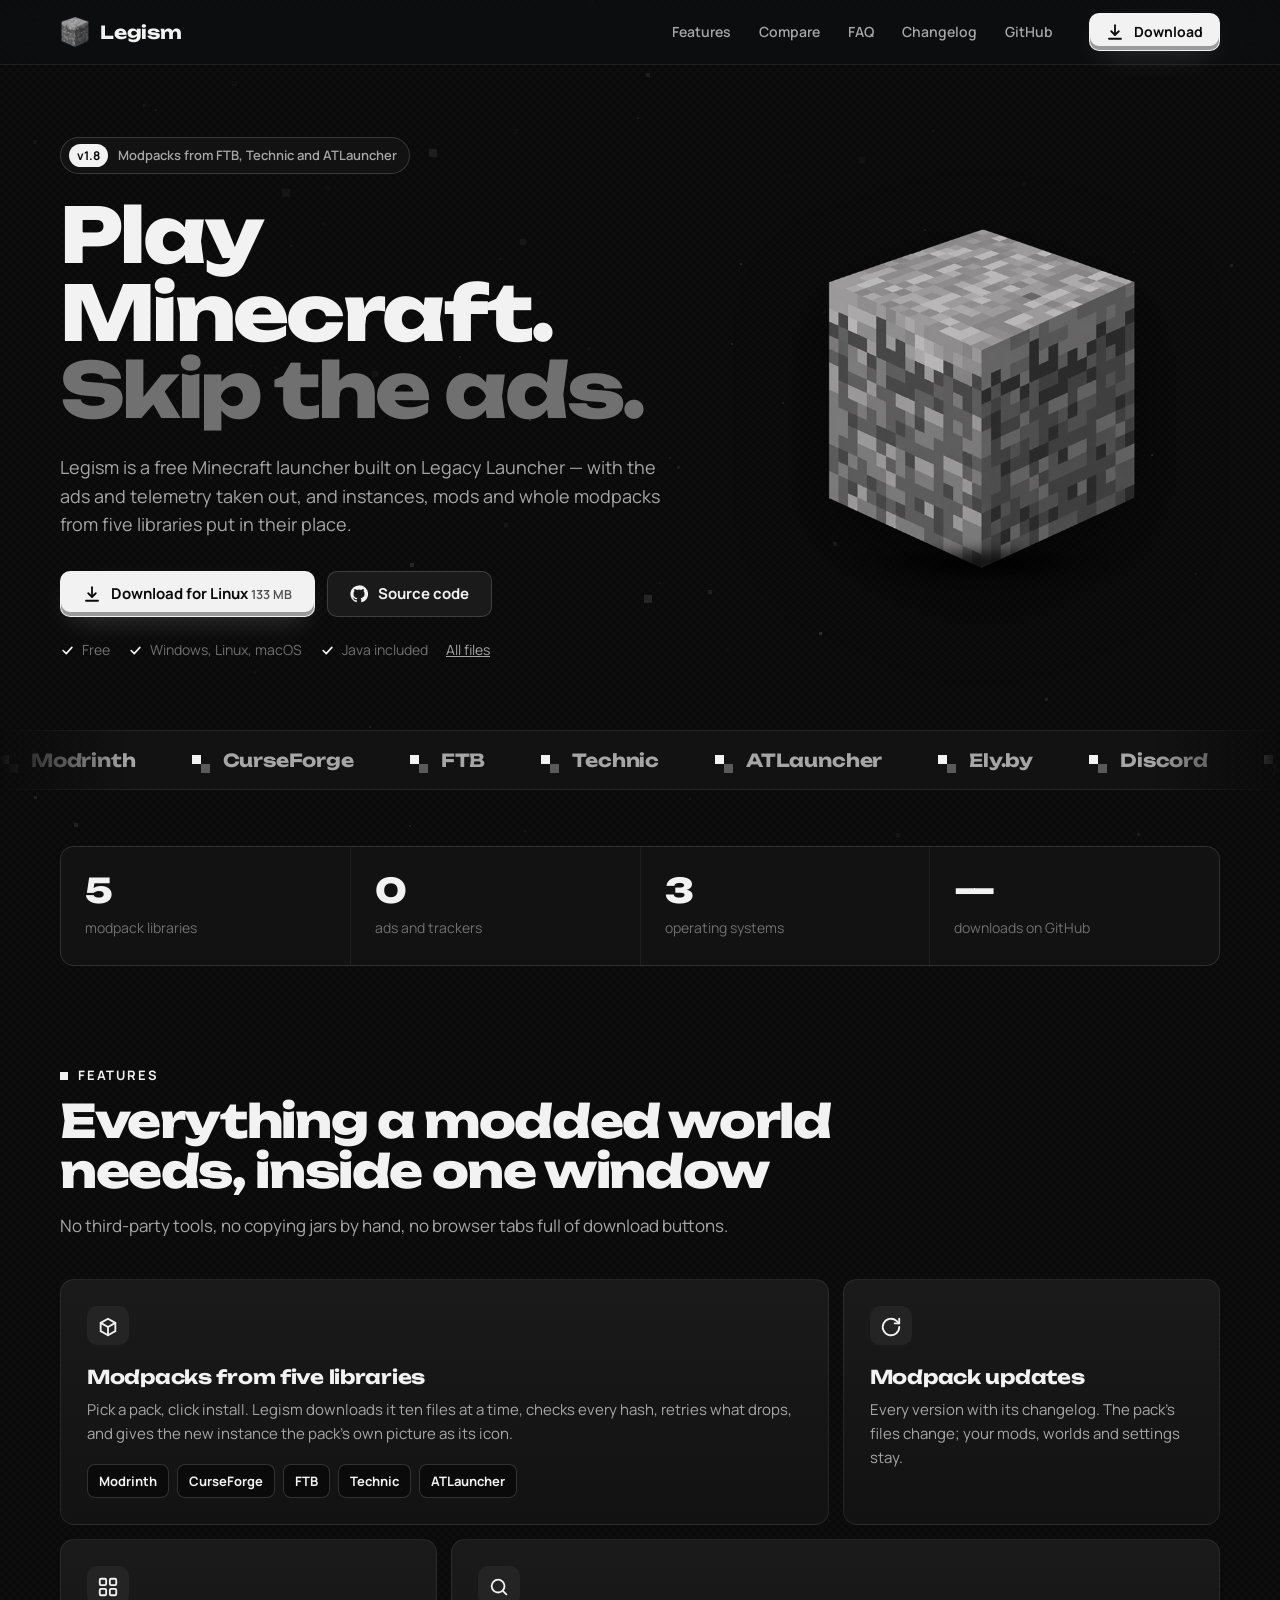
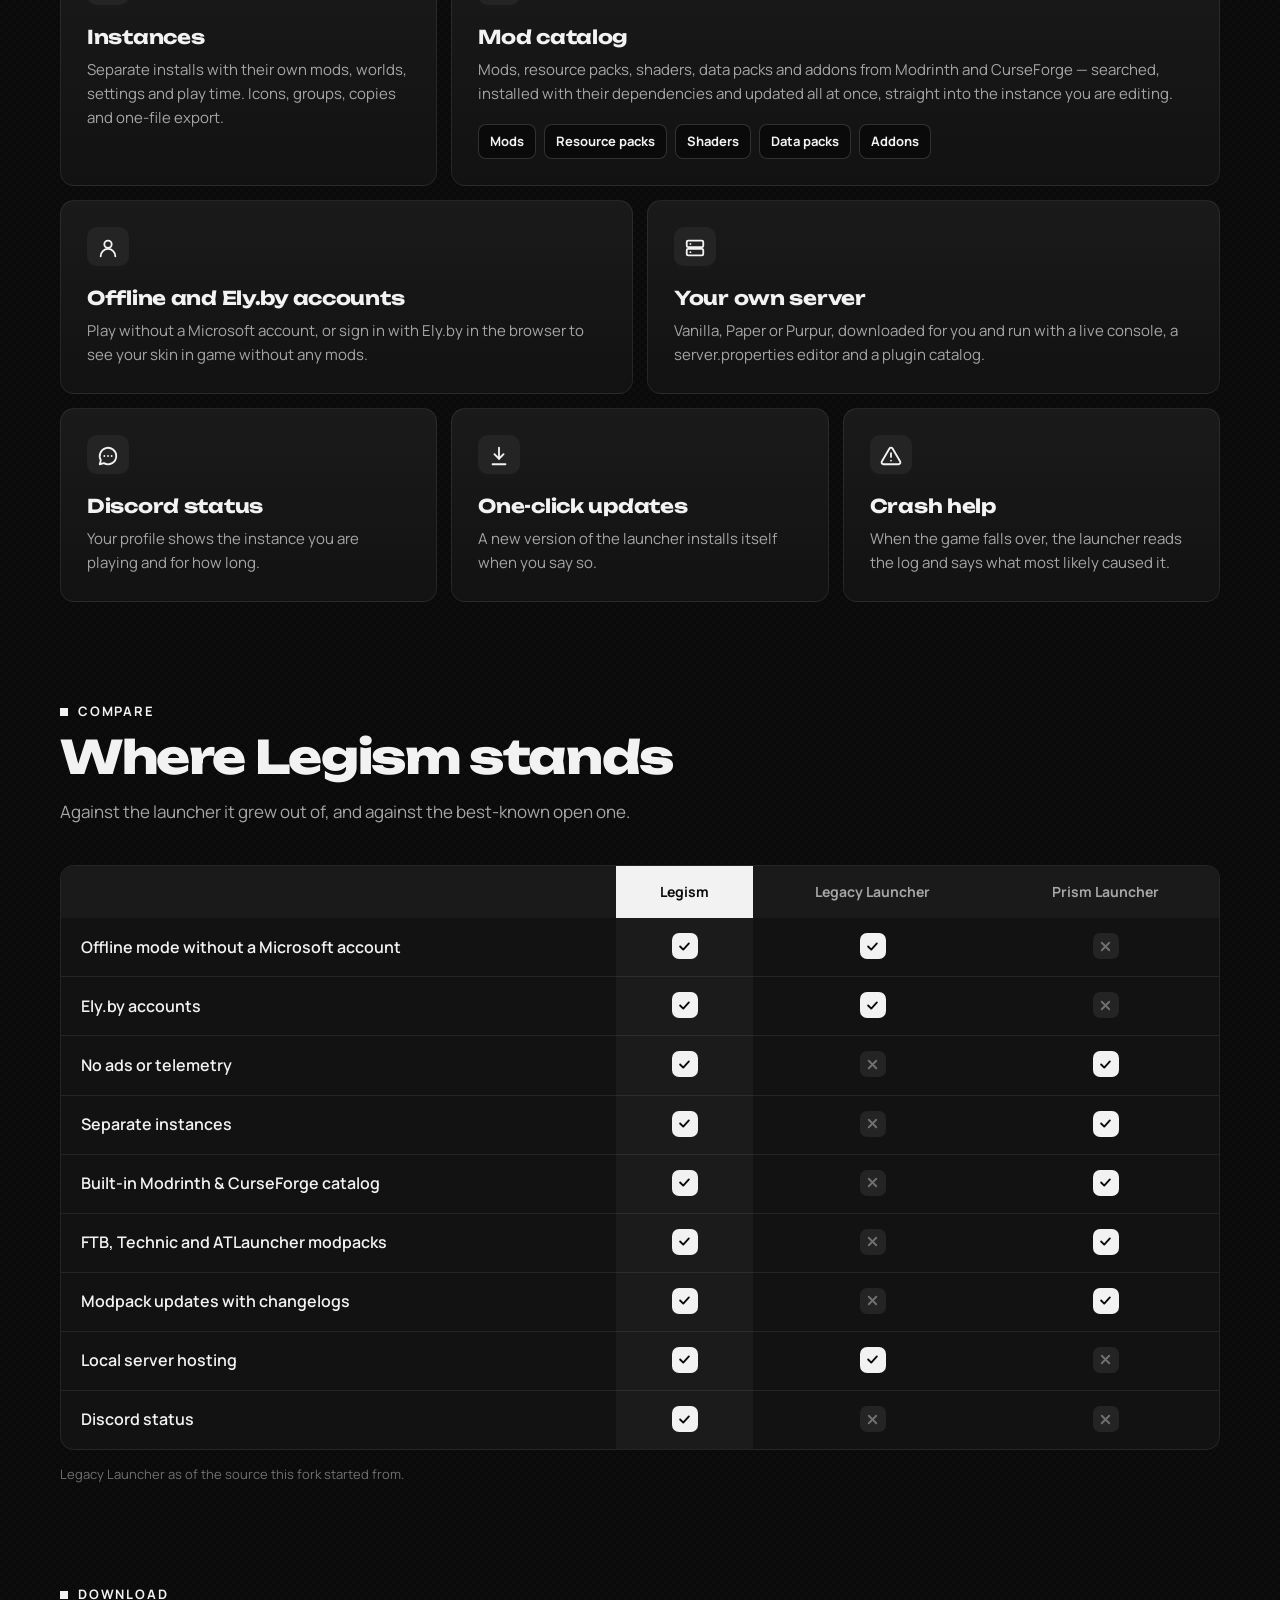
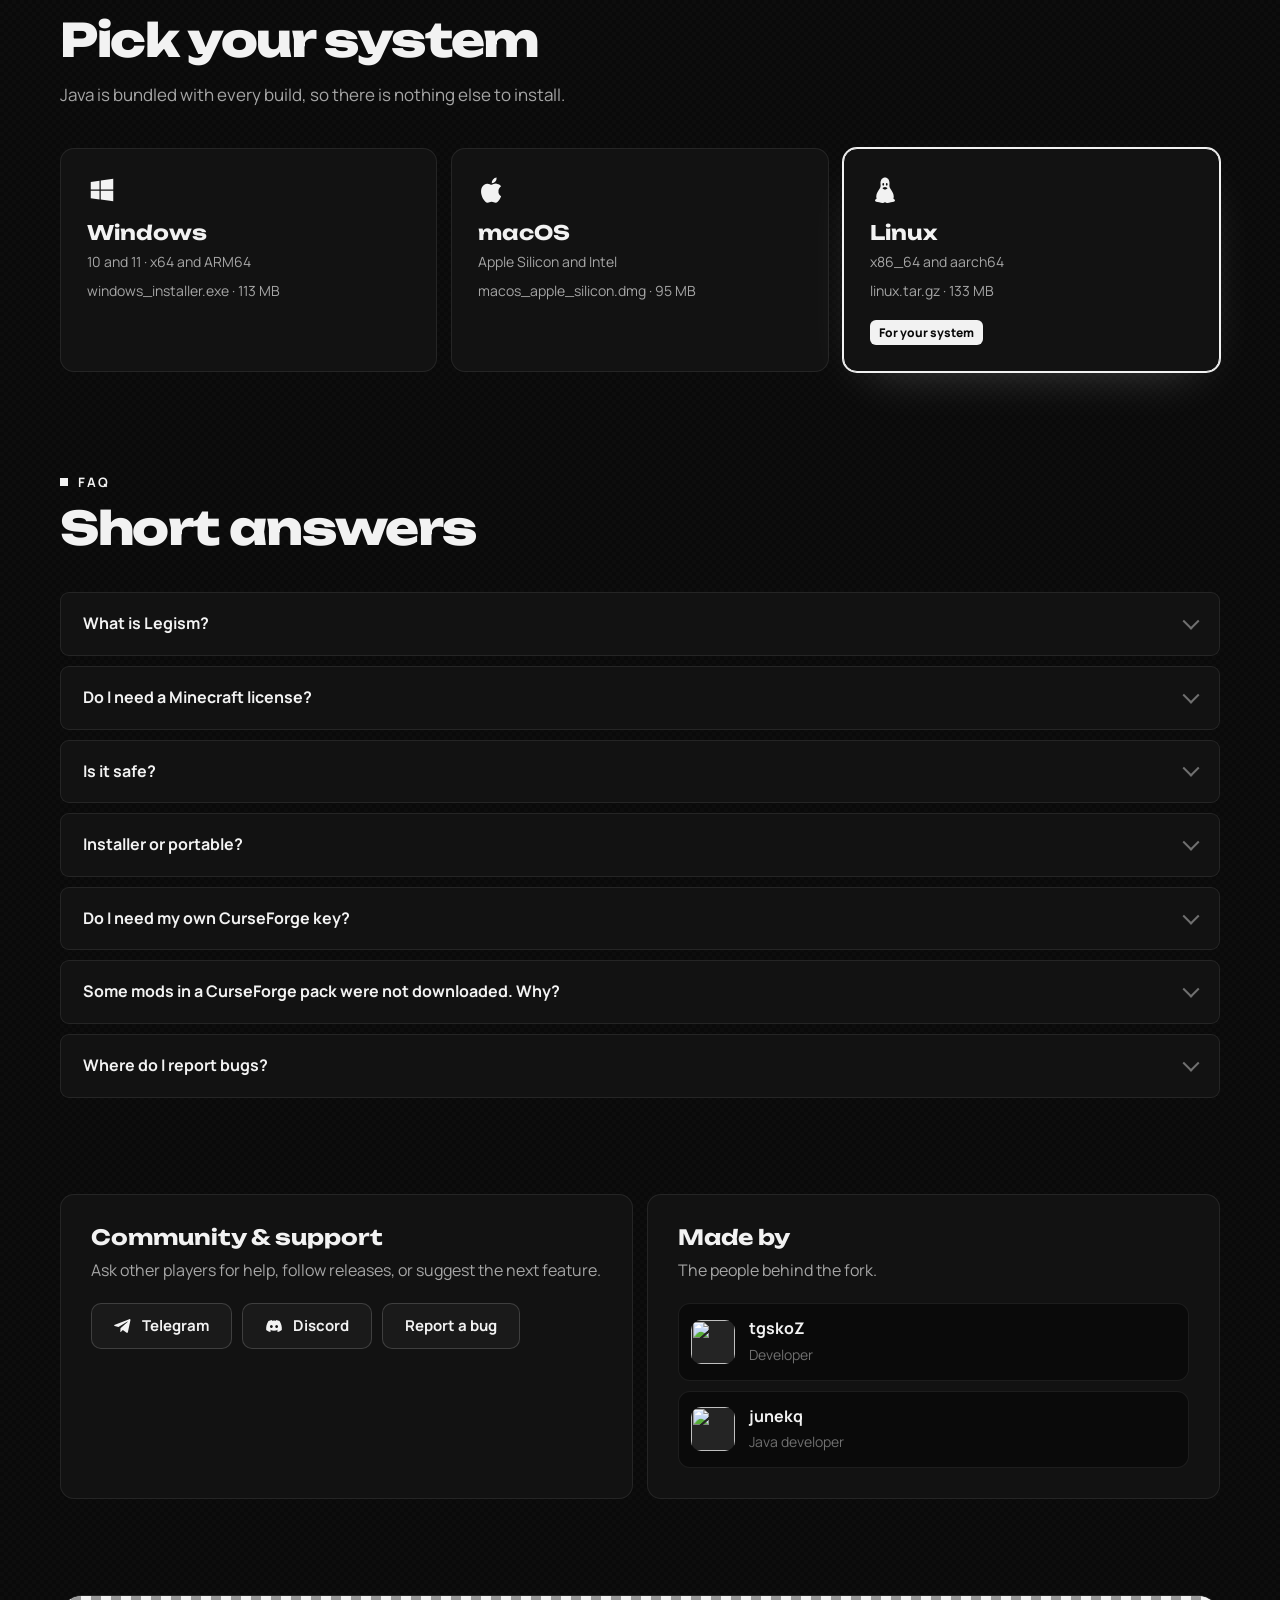
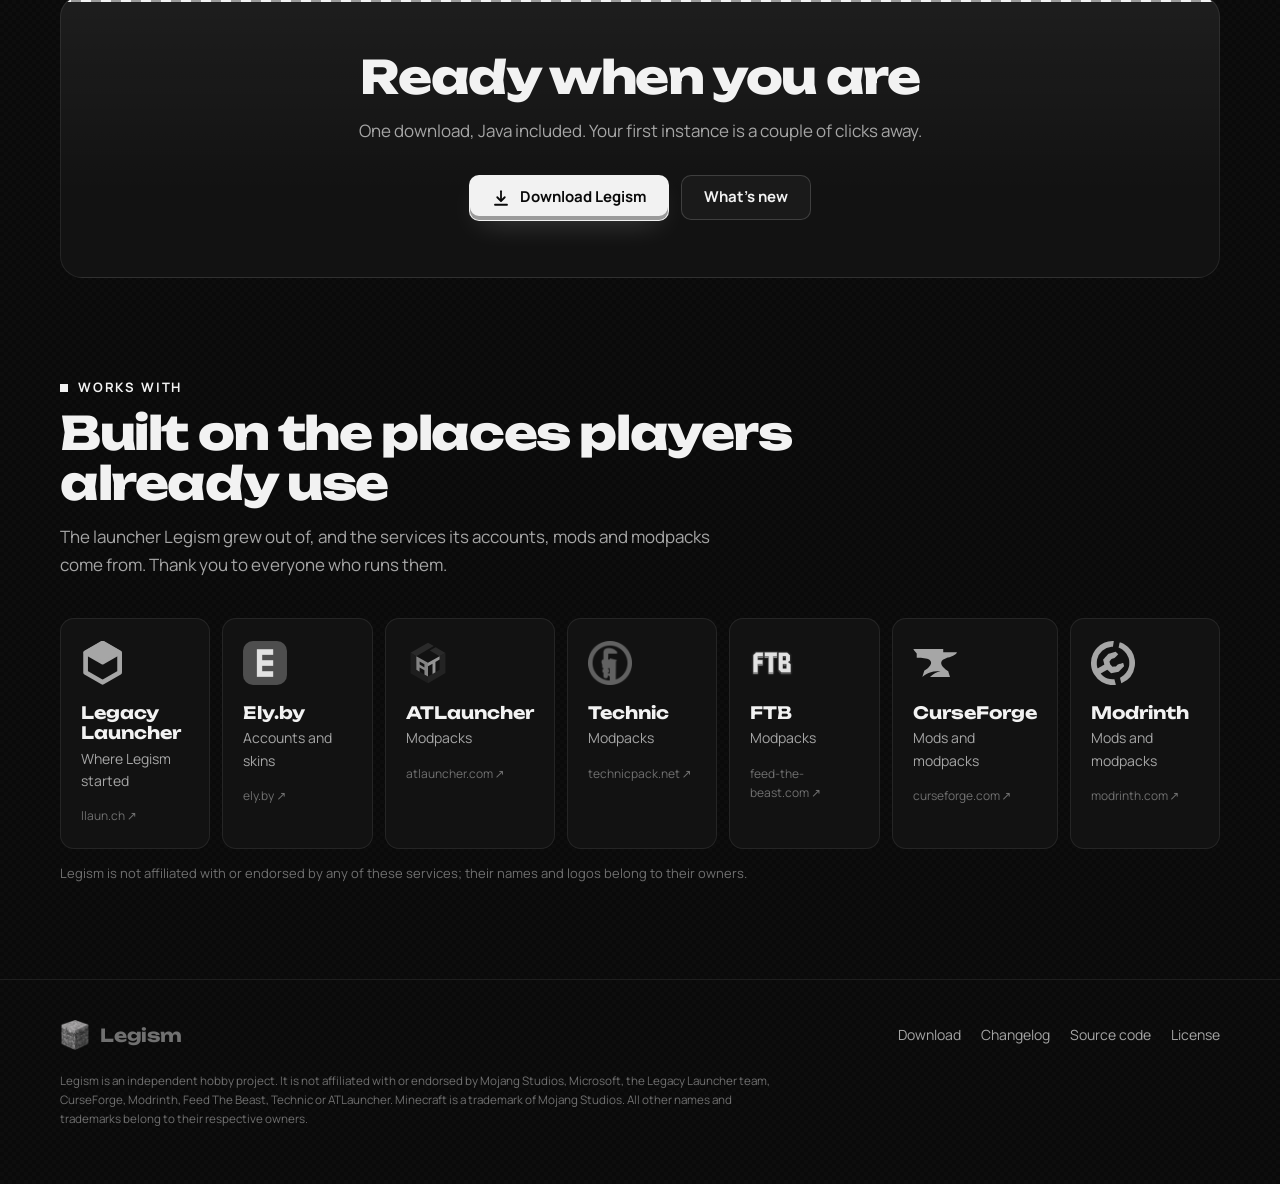
==== commit 99c8aa3a: "Works with: logos bloom into their own colours on hover, and Legacy Launcher joins The services' log" ====
--- a/index.html
+++ b/index.html
@@ -332,9 +332,13 @@
     <div class="head reveal">
       <p class="kicker">Works with</p>
       <h2>Built on the places players already use</h2>
-      <p class="sub">Accounts, mods and modpacks come straight from these services. Thank you to everyone who runs them.</p>
+      <p class="sub">The launcher Legism grew out of, and the services its accounts, mods and modpacks come from. Thank you to everyone who runs them.</p>
     </div>
     <div class="partners">
+      <a class="partner reveal" href="https://llaun.ch/" target="_blank" rel="noopener">
+        <svg class="partner-logo" viewBox="0 0 98.598 111.998" fill="none" stroke="currentColor" stroke-linejoin="round" aria-hidden="true" style="--brand:#ffffff"><g transform="translate(-33.71941,-46.808057)"><path stroke-width="12" d="M 38.71941,76.807525 V 126.8081 l 43.297144,24.99762 43.300416,-24.99951 V 76.807459 L 82.016602,51.80798 Z"/><path stroke-width="10" fill="currentColor" d="M 38.71941,76.807525 82.016554,101.80973 125.31697,76.807459 82.016602,51.80798 Z"/></g></svg>
+        <b>Legacy Launcher</b><span>Where Legism started</span><em>llaun.ch</em>
+      </a>
       <a class="partner reveal" href="https://ely.by/" target="_blank" rel="noopener">
         <img class="partner-logo raster" src="images/partners/ely.png" alt="" width="44" height="44" loading="lazy">
         <b>Ely.by</b><span>Accounts and skins</span><em>ely.by</em>
@@ -352,11 +356,11 @@
         <b>FTB</b><span>Modpacks</span><em>feed-the-beast.com</em>
       </a>
       <a class="partner reveal" href="https://www.curseforge.com/minecraft" target="_blank" rel="noopener">
-        <svg class="partner-logo" viewBox="0 0 24 24" fill="currentColor" aria-hidden="true"><path d="M18.326 9.2145S23.2261 8.4418 24 6.1882h-7.5066V4.4H0l2.0318 2.3576V9.173s5.1267-.2665 7.1098 1.2372c2.7146 2.516-3.053 5.917-3.053 5.917L5.0995 19.6c1.5465-1.4726 4.494-3.3775 9.8983-3.2857-2.0565.65-4.1245 1.6651-5.7344 3.2857h10.9248l-1.0288-3.2726s-7.918-4.6688-.8336-7.1127z"/></svg>
+        <svg class="partner-logo" viewBox="0 0 24 24" fill="currentColor" aria-hidden="true" style="--brand:#f16436"><path d="M18.326 9.2145S23.2261 8.4418 24 6.1882h-7.5066V4.4H0l2.0318 2.3576V9.173s5.1267-.2665 7.1098 1.2372c2.7146 2.516-3.053 5.917-3.053 5.917L5.0995 19.6c1.5465-1.4726 4.494-3.3775 9.8983-3.2857-2.0565.65-4.1245 1.6651-5.7344 3.2857h10.9248l-1.0288-3.2726s-7.918-4.6688-.8336-7.1127z"/></svg>
         <b>CurseForge</b><span>Mods and modpacks</span><em>curseforge.com</em>
       </a>
       <a class="partner reveal" href="https://modrinth.com/" target="_blank" rel="noopener">
-        <svg class="partner-logo" viewBox="0 0 24 24" fill="currentColor" aria-hidden="true"><path d="M12.252.004a11.78 11.768 0 0 0-8.92 3.73 11 10.999 0 0 0-2.17 3.11 11.37 11.359 0 0 0-1.16 5.169c0 1.42.17 2.5.6 3.77.24.759.77 1.899 1.17 2.529a12.3 12.298 0 0 0 8.85 5.639c.44.05 2.54.07 2.76.02.2-.04.22.1-.26-1.7l-.36-1.37-1.01-.06a8.5 8.489 0 0 1-5.18-1.8 5.34 5.34 0 0 1-1.3-1.26c0-.05.34-.28.74-.5a37.572 37.545 0 0 1 2.88-1.629c.03 0 .5.45 1.06.98l1 .97 2.07-.43 2.06-.43 1.47-1.47c.8-.8 1.48-1.5 1.48-1.52 0-.09-.42-1.63-.46-1.7-.04-.06-.2-.03-1.02.18-.53.13-1.2.3-1.45.4l-.48.15-.53.53-.53.53-.93.1-.93.07-.52-.5a2.7 2.7 0 0 1-.96-1.7l-.13-.6.43-.57c.68-.9.68-.9 1.46-1.1.4-.1.65-.2.83-.33.13-.099.65-.579 1.14-1.069l.9-.9-.7-.7-.7-.7-1.95.54c-1.07.3-1.96.53-1.97.53-.03 0-2.23 2.48-2.63 2.97l-.29.35.28 1.03c.16.56.3 1.16.31 1.34l.03.3-.34.23c-.37.23-2.22 1.3-2.84 1.63-.36.2-.37.2-.44.1-.08-.1-.23-.6-.32-1.03-.18-.86-.17-2.75.02-3.73a8.84 8.839 0 0 1 7.9-6.93c.43-.03.77-.08.78-.1.06-.17.5-2.999.47-3.039-.01-.02-.1-.02-.2-.03Zm3.68.67c-.2 0-.3.1-.37.38-.06.23-.46 2.42-.46 2.52 0 .04.1.11.22.16a8.51 8.499 0 0 1 2.99 2 8.38 8.379 0 0 1 2.16 3.449 6.9 6.9 0 0 1 .4 2.8c0 1.07 0 1.27-.1 1.73a9.37 9.369 0 0 1-1.76 3.769c-.32.4-.98 1.06-1.37 1.38-.38.32-1.54 1.1-1.7 1.14-.1.03-.1.06-.07.26.03.18.64 2.56.7 2.78l.06.06a12.07 12.058 0 0 0 7.27-9.4c.13-.77.13-2.58 0-3.4a11.96 11.948 0 0 0-5.73-8.578c-.7-.42-2.05-1.06-2.25-1.06Z"/></svg>
+        <svg class="partner-logo" viewBox="0 0 24 24" fill="currentColor" aria-hidden="true" style="--brand:#1bd96a"><path d="M12.252.004a11.78 11.768 0 0 0-8.92 3.73 11 10.999 0 0 0-2.17 3.11 11.37 11.359 0 0 0-1.16 5.169c0 1.42.17 2.5.6 3.77.24.759.77 1.899 1.17 2.529a12.3 12.298 0 0 0 8.85 5.639c.44.05 2.54.07 2.76.02.2-.04.22.1-.26-1.7l-.36-1.37-1.01-.06a8.5 8.489 0 0 1-5.18-1.8 5.34 5.34 0 0 1-1.3-1.26c0-.05.34-.28.74-.5a37.572 37.545 0 0 1 2.88-1.629c.03 0 .5.45 1.06.98l1 .97 2.07-.43 2.06-.43 1.47-1.47c.8-.8 1.48-1.5 1.48-1.52 0-.09-.42-1.63-.46-1.7-.04-.06-.2-.03-1.02.18-.53.13-1.2.3-1.45.4l-.48.15-.53.53-.53.53-.93.1-.93.07-.52-.5a2.7 2.7 0 0 1-.96-1.7l-.13-.6.43-.57c.68-.9.68-.9 1.46-1.1.4-.1.65-.2.83-.33.13-.099.65-.579 1.14-1.069l.9-.9-.7-.7-.7-.7-1.95.54c-1.07.3-1.96.53-1.97.53-.03 0-2.23 2.48-2.63 2.97l-.29.35.28 1.03c.16.56.3 1.16.31 1.34l.03.3-.34.23c-.37.23-2.22 1.3-2.84 1.63-.36.2-.37.2-.44.1-.08-.1-.23-.6-.32-1.03-.18-.86-.17-2.75.02-3.73a8.84 8.839 0 0 1 7.9-6.93c.43-.03.77-.08.78-.1.06-.17.5-2.999.47-3.039-.01-.02-.1-.02-.2-.03Zm3.68.67c-.2 0-.3.1-.37.38-.06.23-.46 2.42-.46 2.52 0 .04.1.11.22.16a8.51 8.499 0 0 1 2.99 2 8.38 8.379 0 0 1 2.16 3.449 6.9 6.9 0 0 1 .4 2.8c0 1.07 0 1.27-.1 1.73a9.37 9.369 0 0 1-1.76 3.769c-.32.4-.98 1.06-1.37 1.38-.38.32-1.54 1.1-1.7 1.14-.1.03-.1.06-.07.26.03.18.64 2.56.7 2.78l.06.06a12.07 12.058 0 0 0 7.27-9.4c.13-.77.13-2.58 0-3.4a11.96 11.948 0 0 0-5.73-8.578c-.7-.42-2.05-1.06-2.25-1.06Z"/></svg>
         <b>Modrinth</b><span>Mods and modpacks</span><em>modrinth.com</em>
       </a>
     </div>
--- a/assets/site.css
+++ b/assets/site.css
@@ -801,9 +801,11 @@
 
 /* ---------------------------------------------------------------- works with */
 
-.partners { display: grid; grid-template-columns: repeat(6, 1fr); gap: 14px; }
-
-@media (max-width: 1000px) { .partners { grid-template-columns: repeat(3, 1fr); } }
+.partners { display: grid; grid-template-columns: repeat(7, 1fr); gap: 12px; }
+
+@media (max-width: 1100px) { .partners { grid-template-columns: repeat(4, 1fr); } }
+
+@media (max-width: 760px) { .partners { grid-template-columns: repeat(3, 1fr); } }
 
 @media (max-width: 560px) { .partners { grid-template-columns: repeat(2, 1fr); } }
 
@@ -834,16 +836,20 @@
   height: 44px;
   margin-bottom: 14px;
   border-radius: 10px;
-  transition: transform .35s cubic-bezier(.3, 1.6, .5, 1), filter .3s;
-}
-
-/* their own logos are in colour; the page is not, so they are shown in grey and
-   brighten when pointed at */
+  color: var(--text-2);
+  transition: transform .35s cubic-bezier(.3, 1.6, .5, 1), filter .45s, color .45s;
+}
+
+/* the page is black and white, so the services' logos wait in grey - and bloom into
+   their own colours when pointed at. Raster logos fade their colour back in; the
+   one-colour marks take their brand colour from --brand. */
 .partner-logo.raster { filter: grayscale(1) brightness(.85) contrast(1.1); }
 
+.partner:hover .partner-logo { color: var(--brand, var(--text)); filter: drop-shadow(0 6px 18px color-mix(in srgb, var(--brand, #fff) 45%, transparent)); }
+
 .partner:hover .partner-logo { transform: scale(1.1) rotate(-4deg); }
 
-.partner:hover .partner-logo.raster { filter: grayscale(1) brightness(1.25) contrast(1.1); }
+.partner:hover .partner-logo.raster { filter: grayscale(0) brightness(1) contrast(1) drop-shadow(0 6px 18px rgba(255, 255, 255, .12)); }
 
 .partner b { color: var(--text); font: 700 17px/1.2 var(--display); }
 
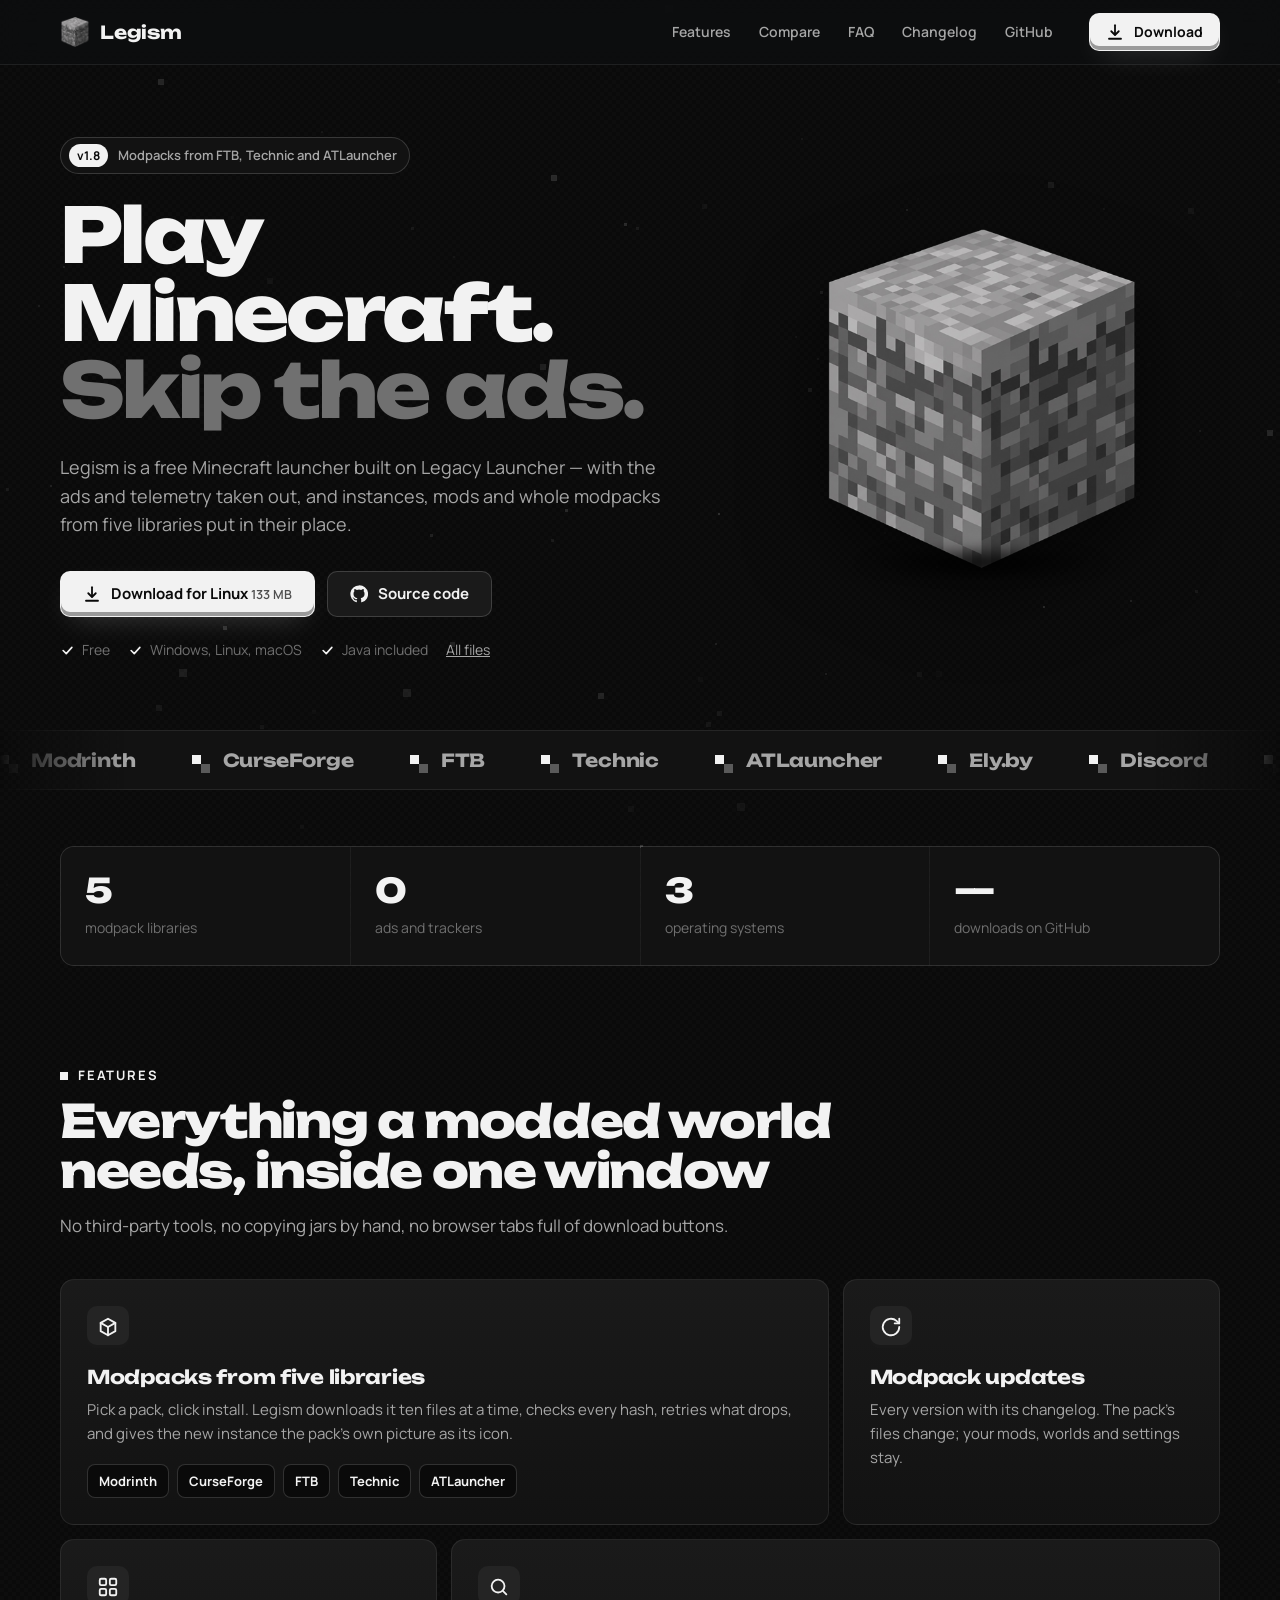
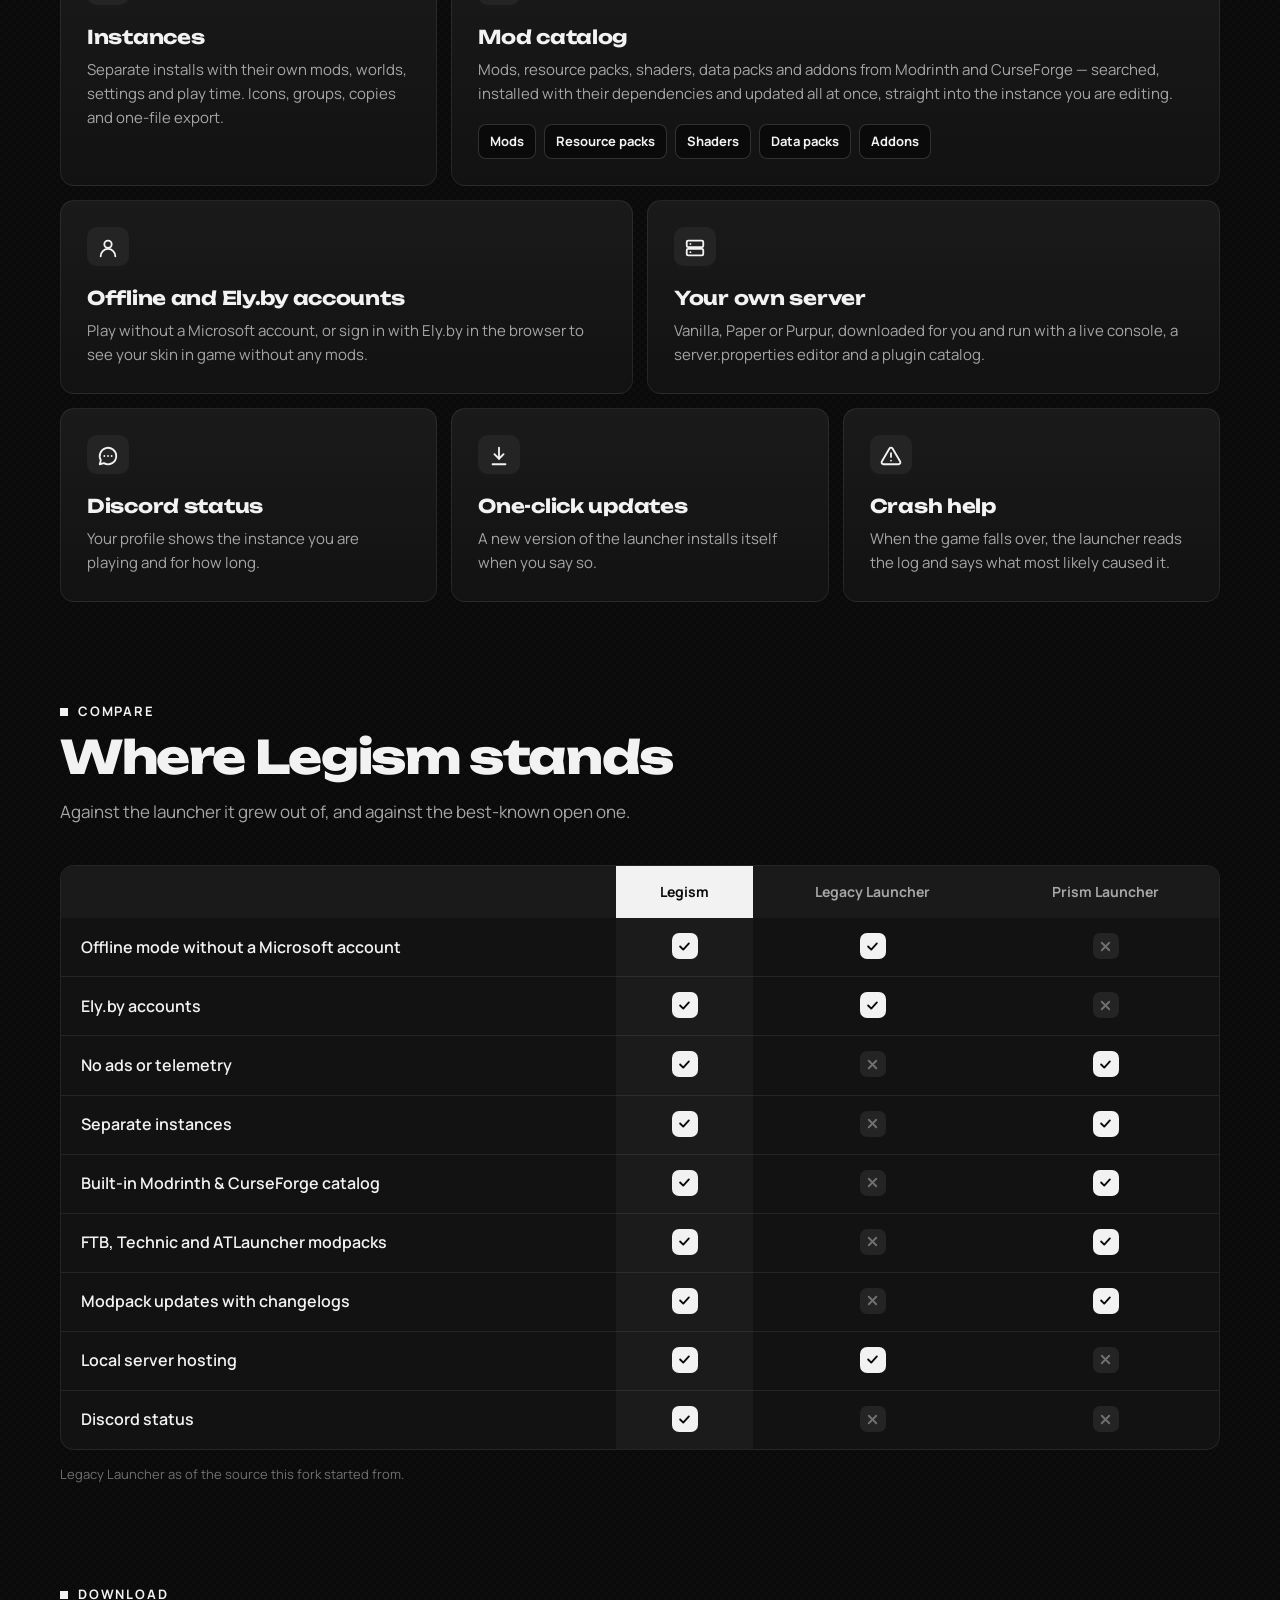
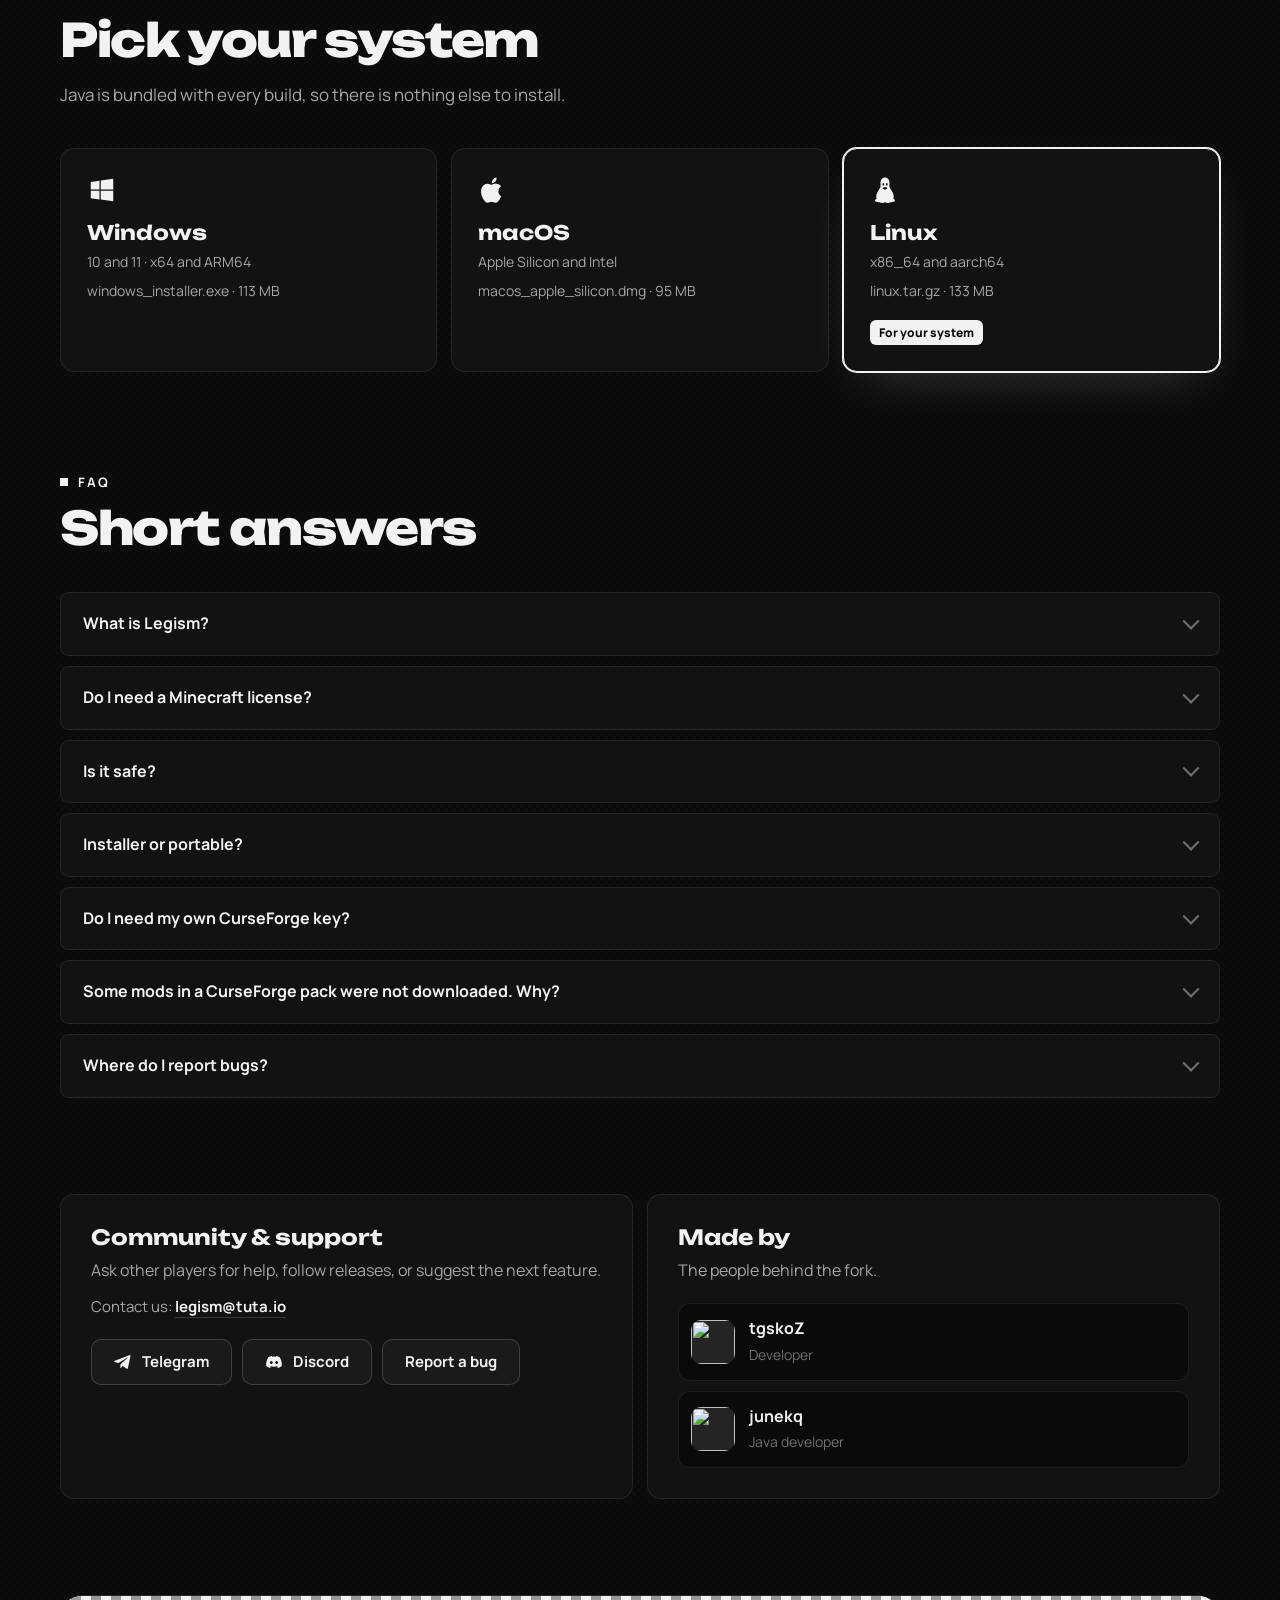
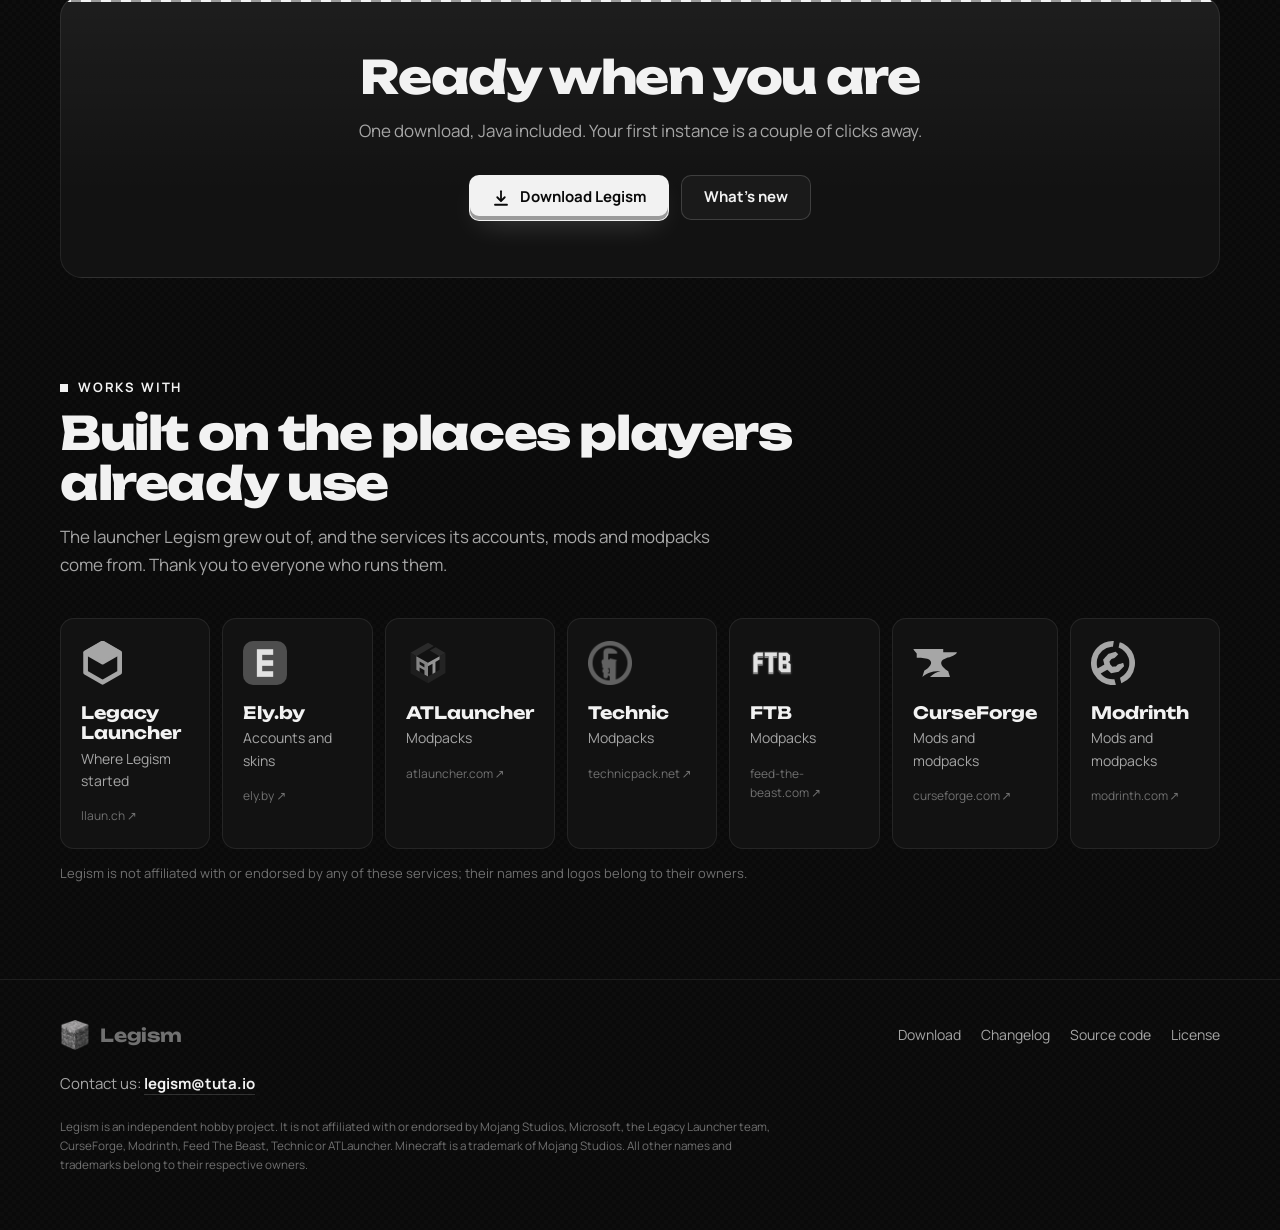
==== commit 600eb1fb: "Add a contact address: legism@tuta.io In the footer of every page and in the community panel on the " ====
--- a/index.html
+++ b/index.html
@@ -284,6 +284,7 @@
     <div class="panel reveal">
       <h3>Community &amp; support</h3>
       <p>Ask other players for help, follow releases, or suggest the next feature.</p>
+      <p class="contact">Contact us: <a href="mailto:legism@tuta.io">legism@tuta.io</a></p>
       <div class="links">
         <a class="btn" href="https://t.me/legismmc" target="_blank" rel="noopener">
           <svg viewBox="0 0 24 24" fill="currentColor" aria-hidden="true"><path d="M21.9 4.3 18.6 20c-.2 1.1-.9 1.4-1.8.9l-5-3.7-2.4 2.3c-.3.3-.5.5-1 .5l.3-5.1 9.3-8.4c.4-.4-.1-.6-.6-.2L5.9 13.4l-4.9-1.5c-1.1-.3-1.1-1.1.2-1.6l19.2-7.4c.9-.3 1.7.2 1.5 1.4Z"/></svg>
@@ -381,6 +382,7 @@
         <a href="https://github.com/Legismmc/legism/blob/main/LICENSE.txt" target="_blank" rel="noopener">License</a>
       </nav>
     </div>
+    <p class="contact">Contact us: <a href="mailto:legism@tuta.io">legism@tuta.io</a></p>
     <small>Legism is an independent hobby project. It is not affiliated with or endorsed by Mojang Studios, Microsoft,
       the Legacy Launcher team, CurseForge, Modrinth, Feed The Beast, Technic or ATLauncher. Minecraft is a trademark of
       Mojang Studios. All other names and trademarks belong to their respective owners.</small>
--- a/assets/site.css
+++ b/assets/site.css
@@ -640,6 +640,20 @@
 
 .foot-links a:hover { color: var(--text); }
 
+.contact { margin: 0; color: var(--text-2); font-size: 15px; }
+
+.contact a {
+  color: var(--text);
+  font-weight: 700;
+  text-decoration: none;
+  border-bottom: 1px solid var(--line-strong);
+  transition: border-color .2s;
+}
+
+.contact a:hover { border-color: var(--text); }
+
+.panel .contact { margin: -8px 0 20px; }
+
 footer small { display: block; max-width: 62em; line-height: 1.6; }
 
 /* ---------------------------------------------------------------- inner pages */
